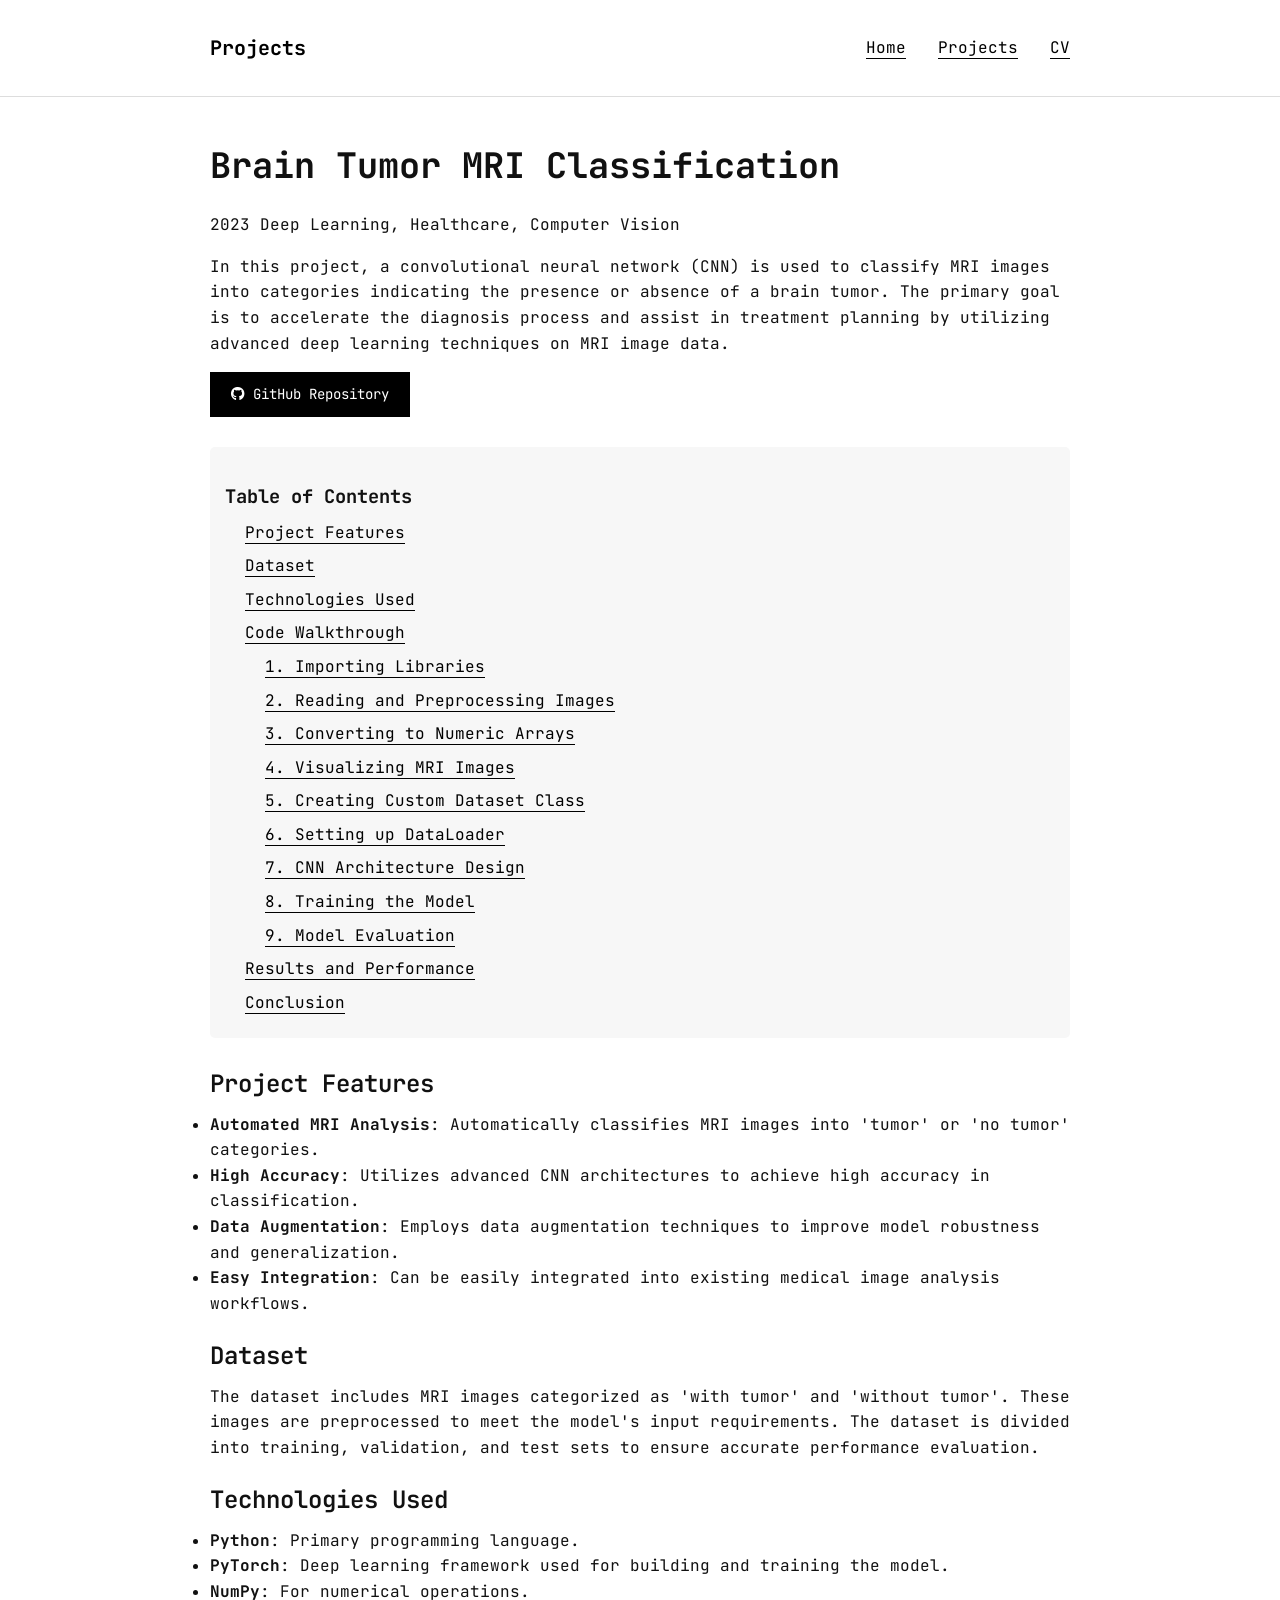
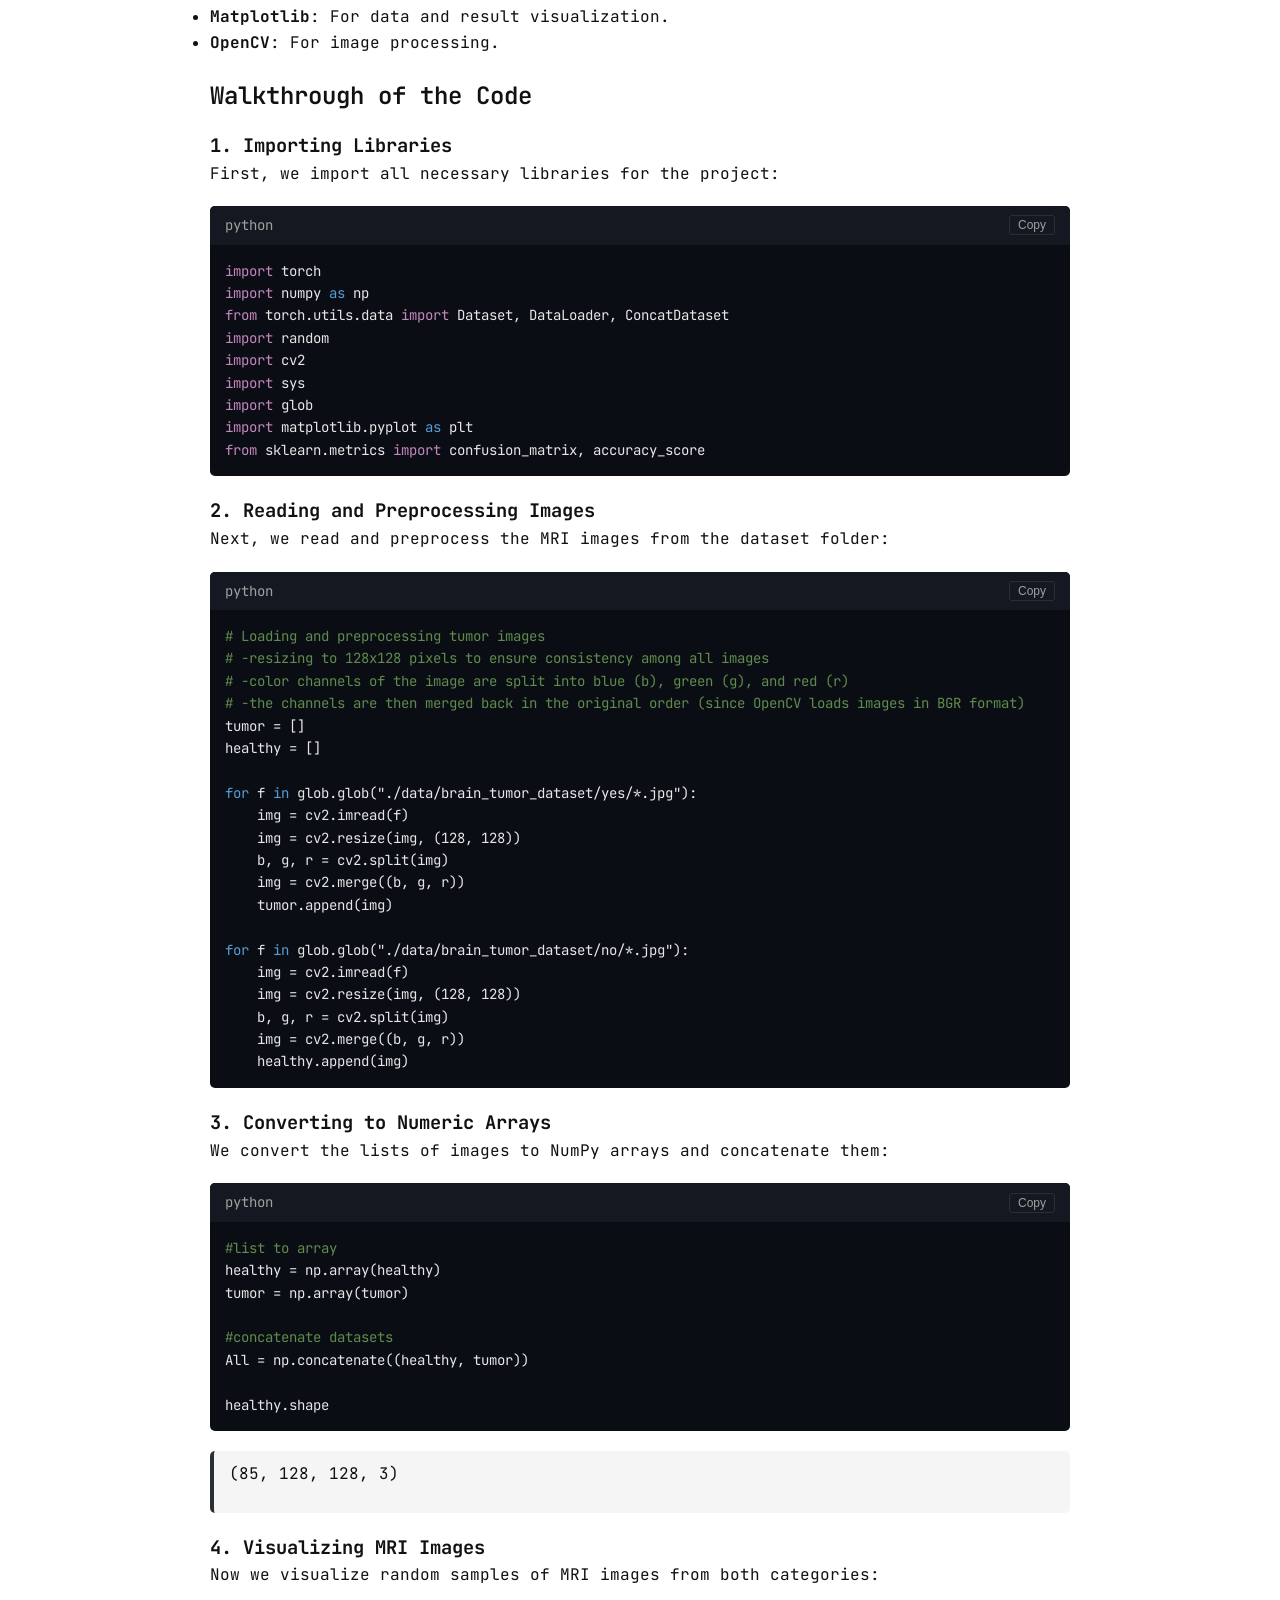
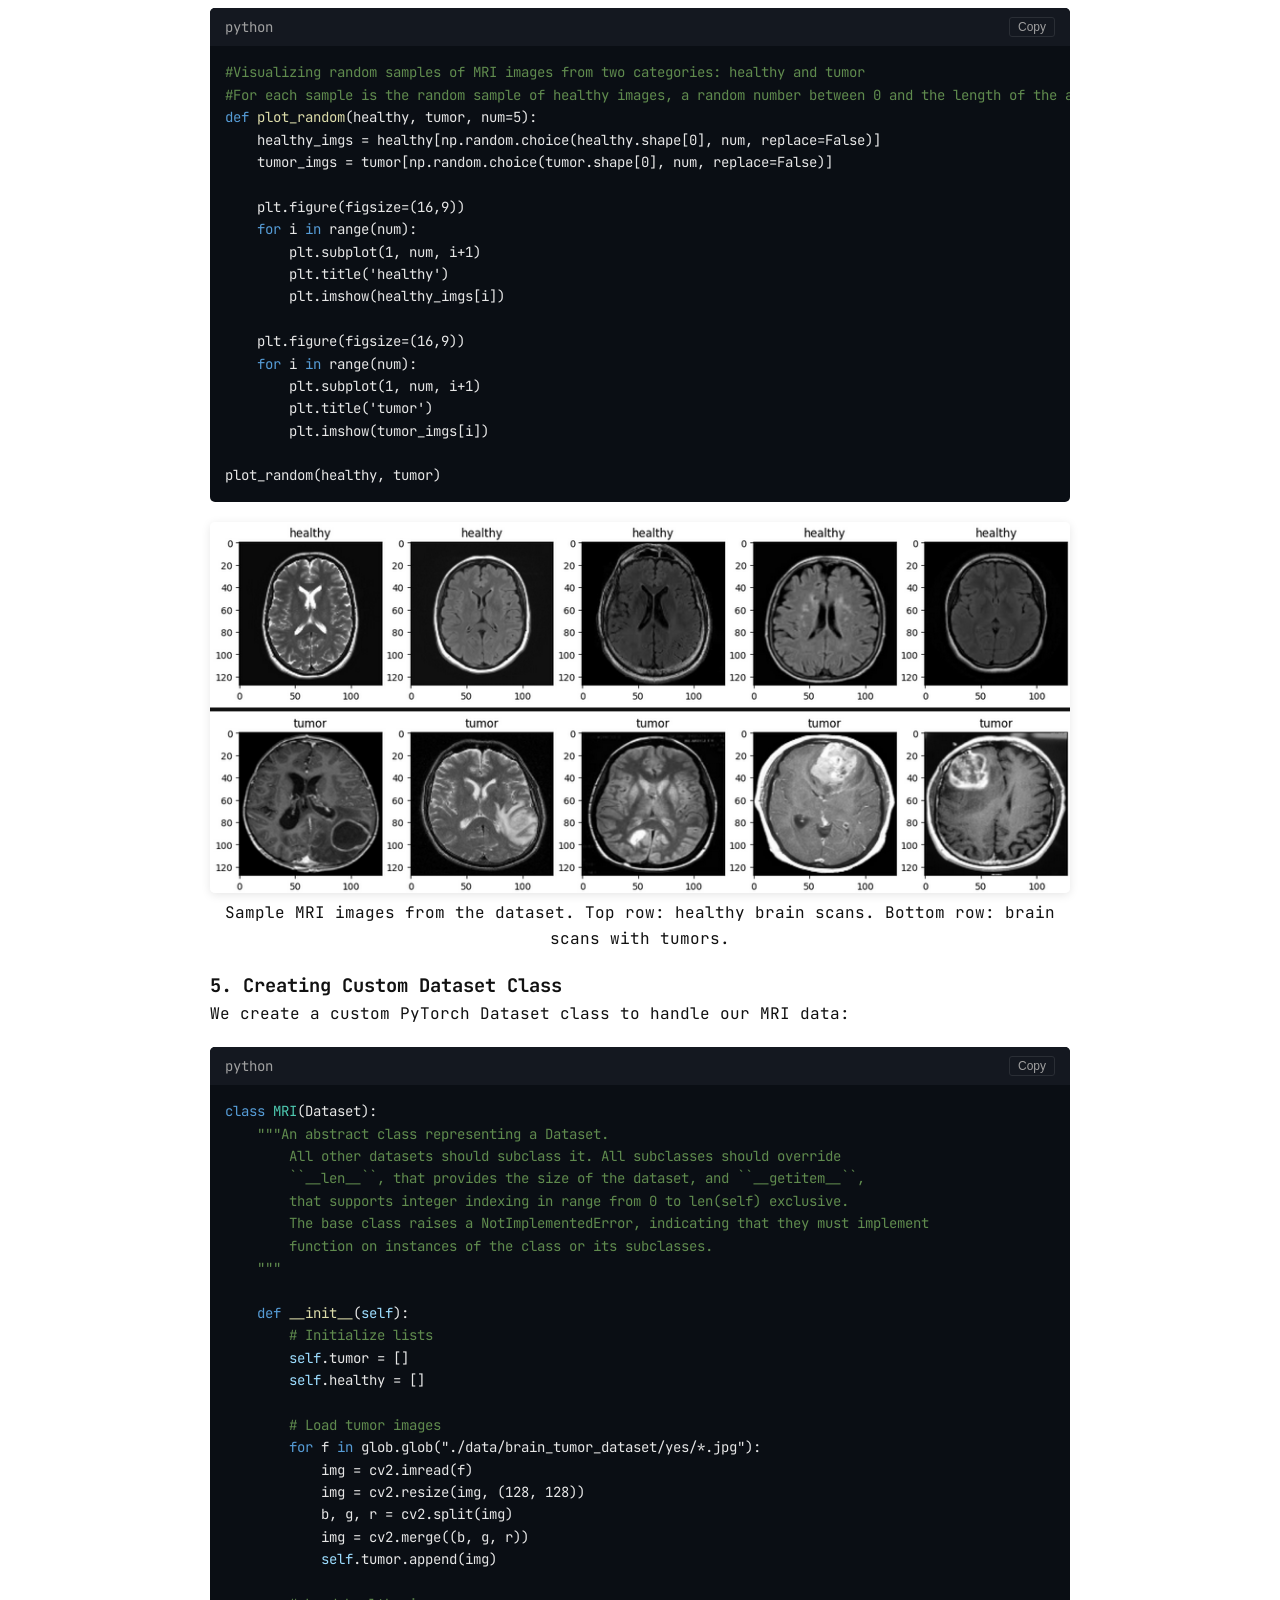
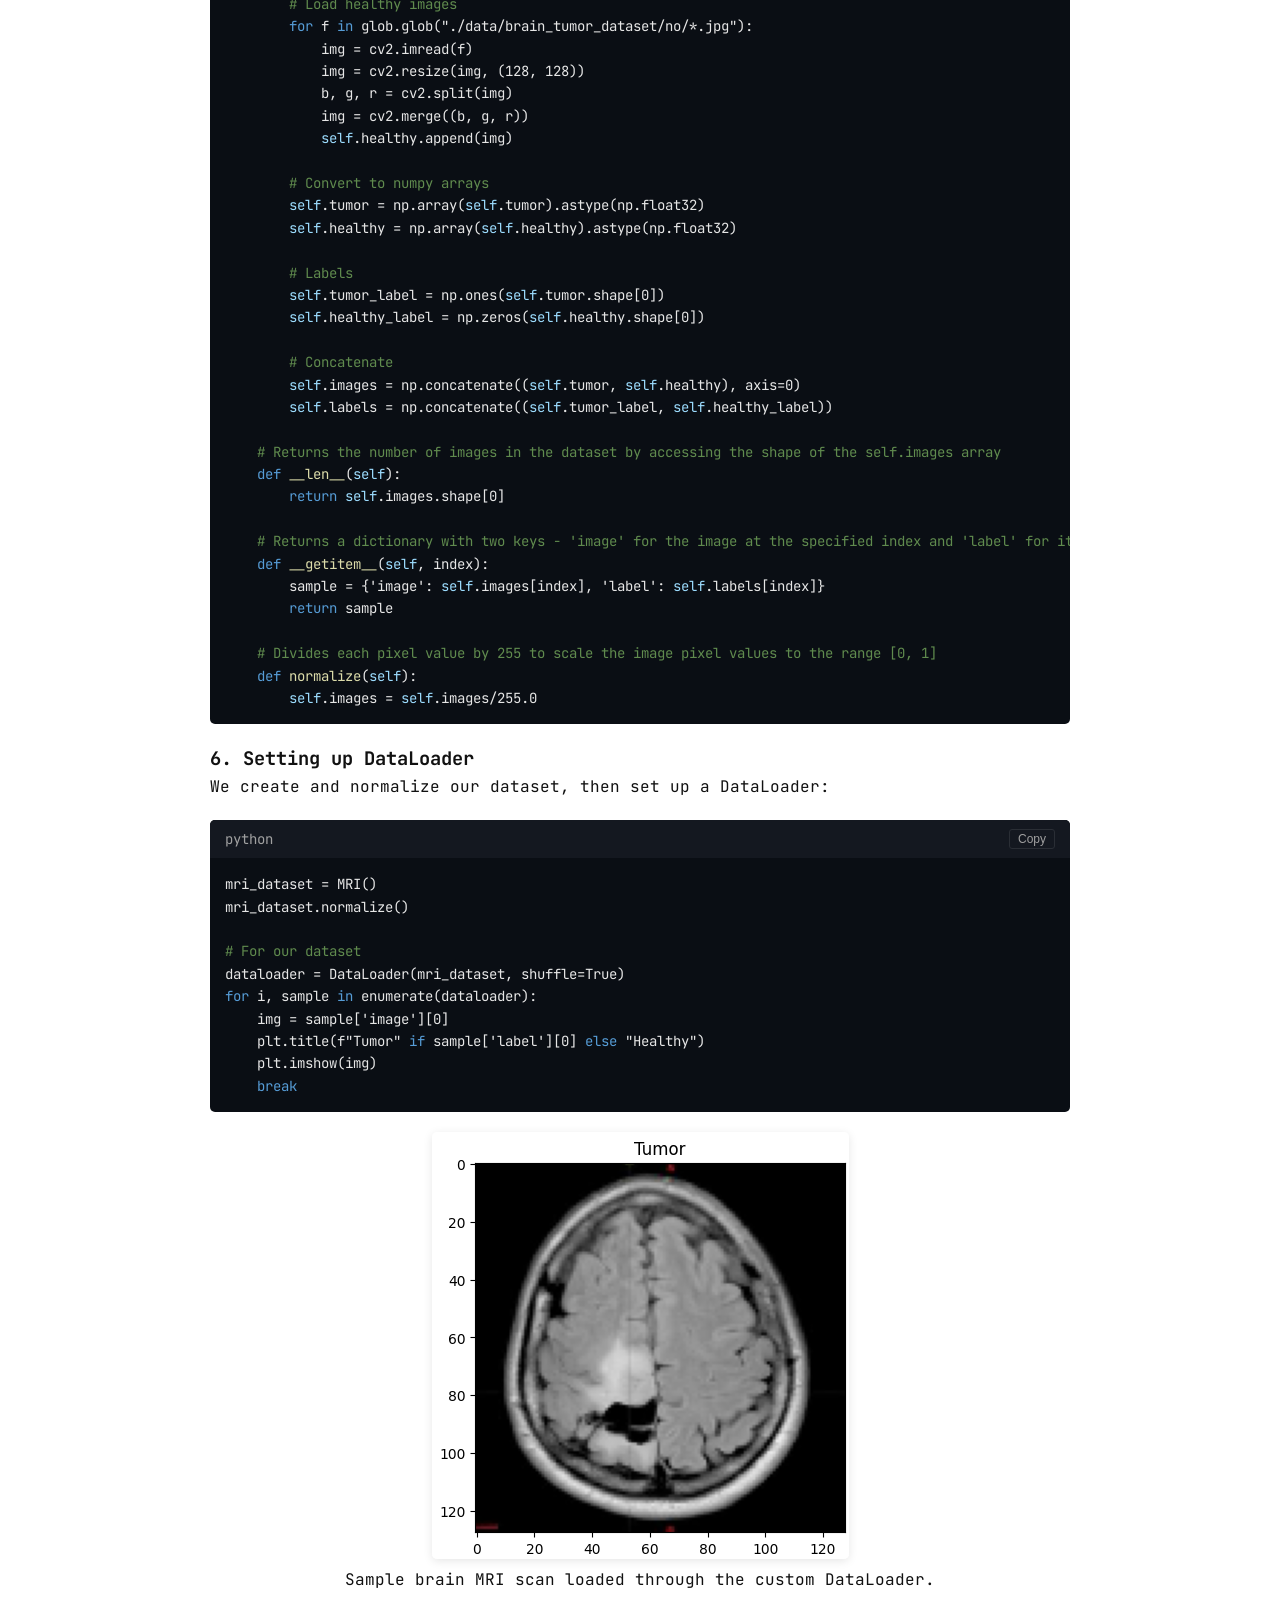
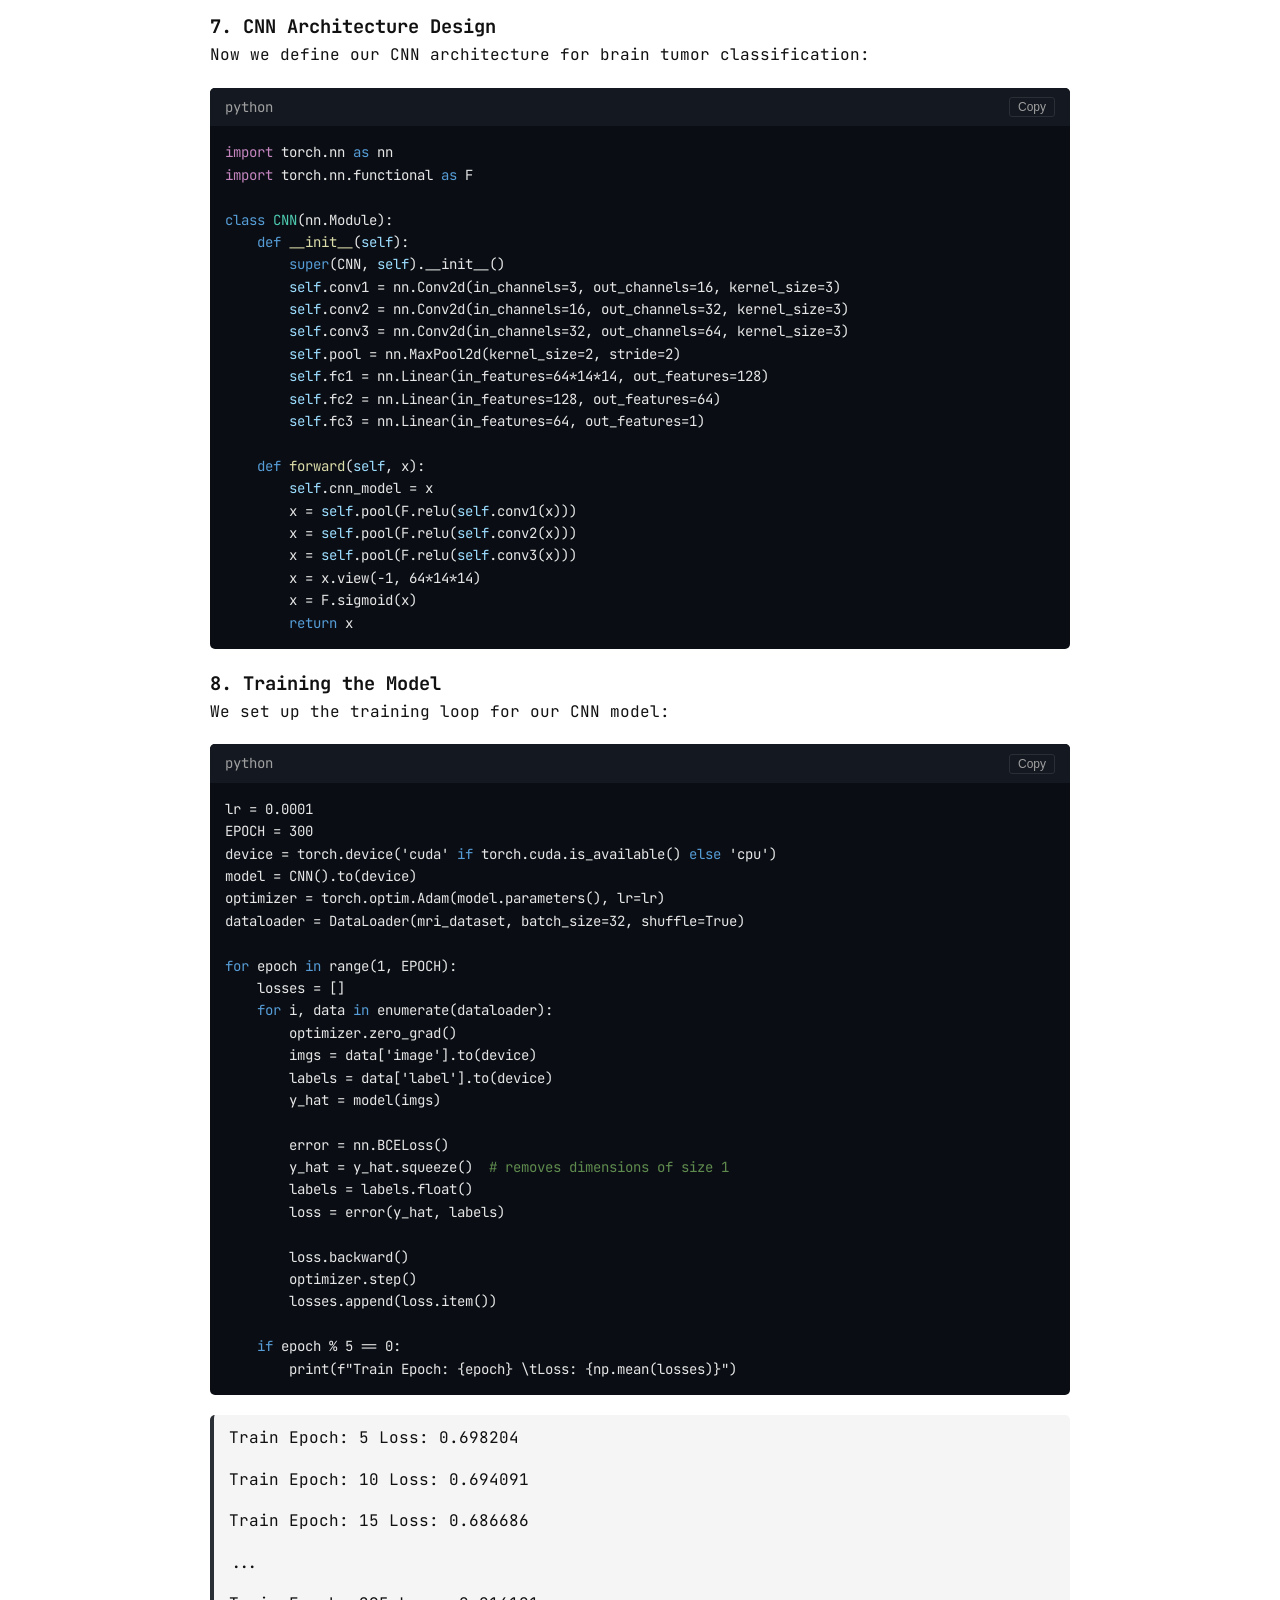
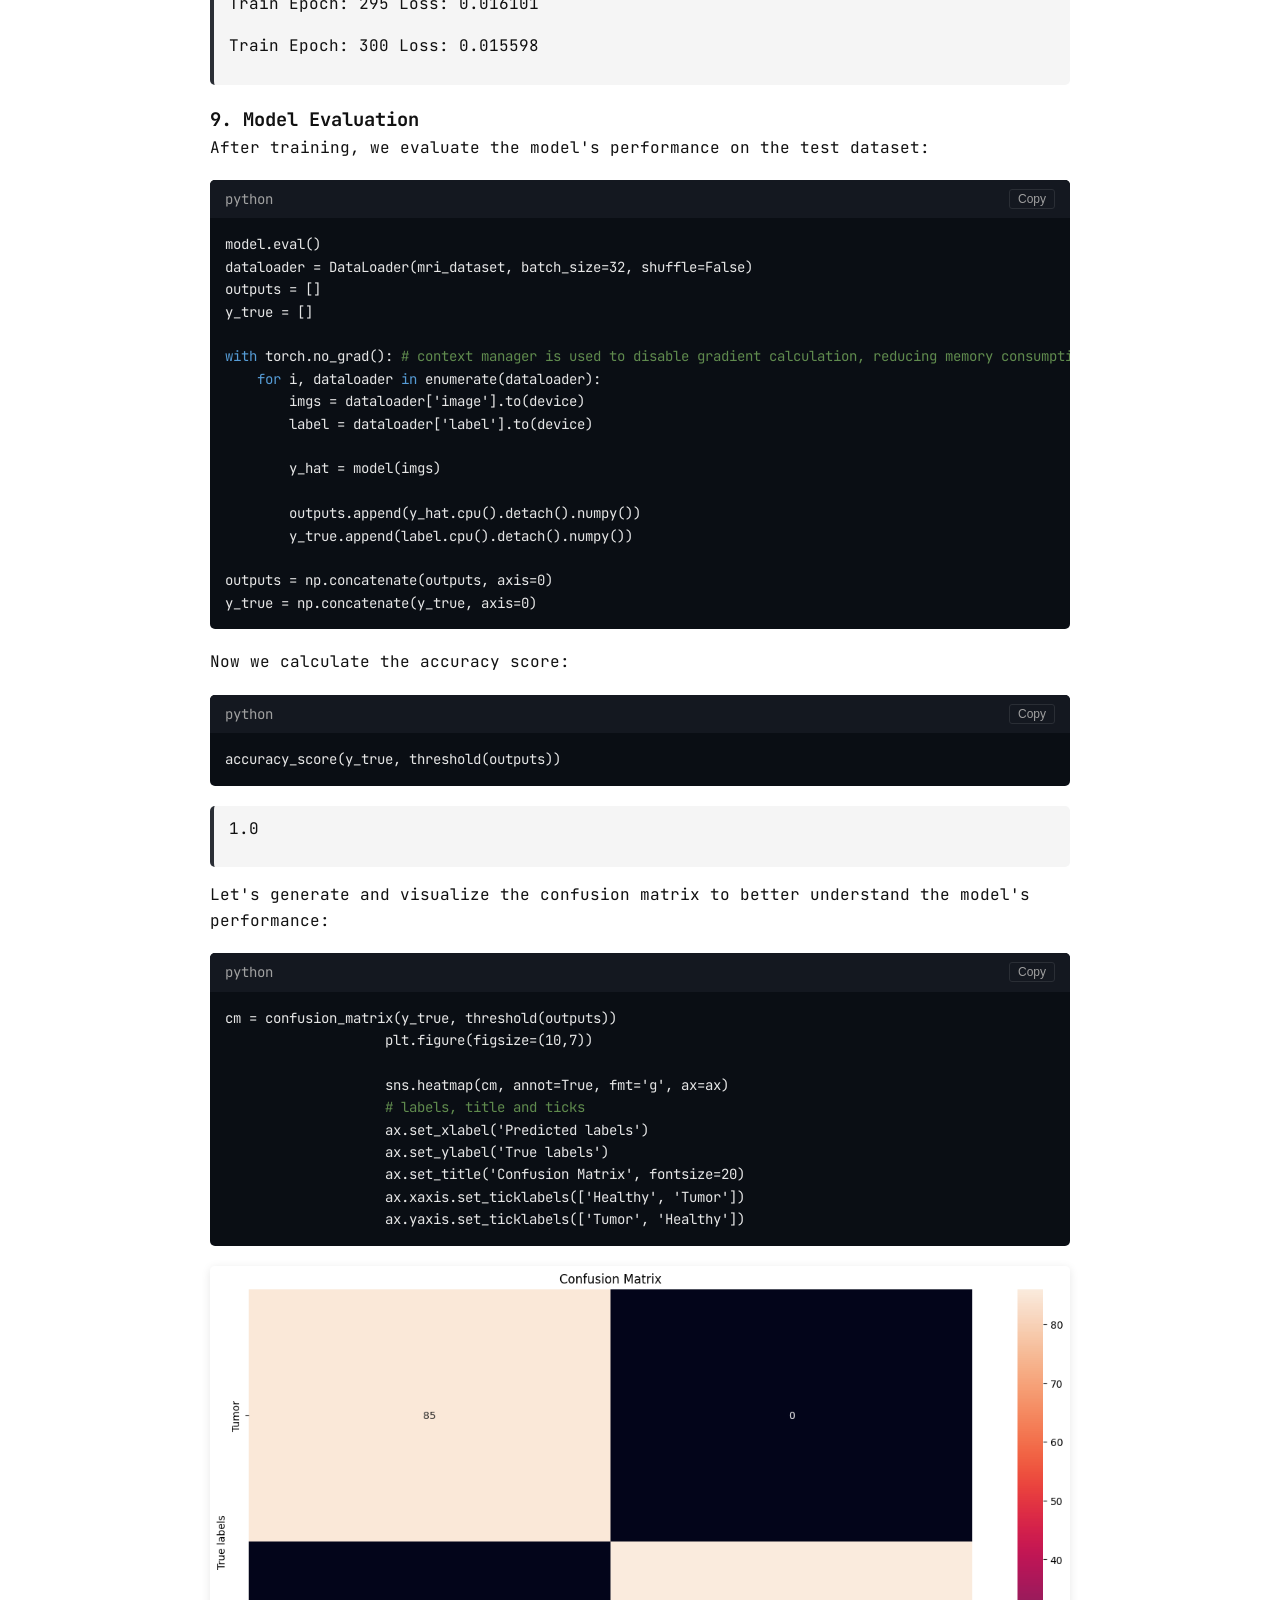
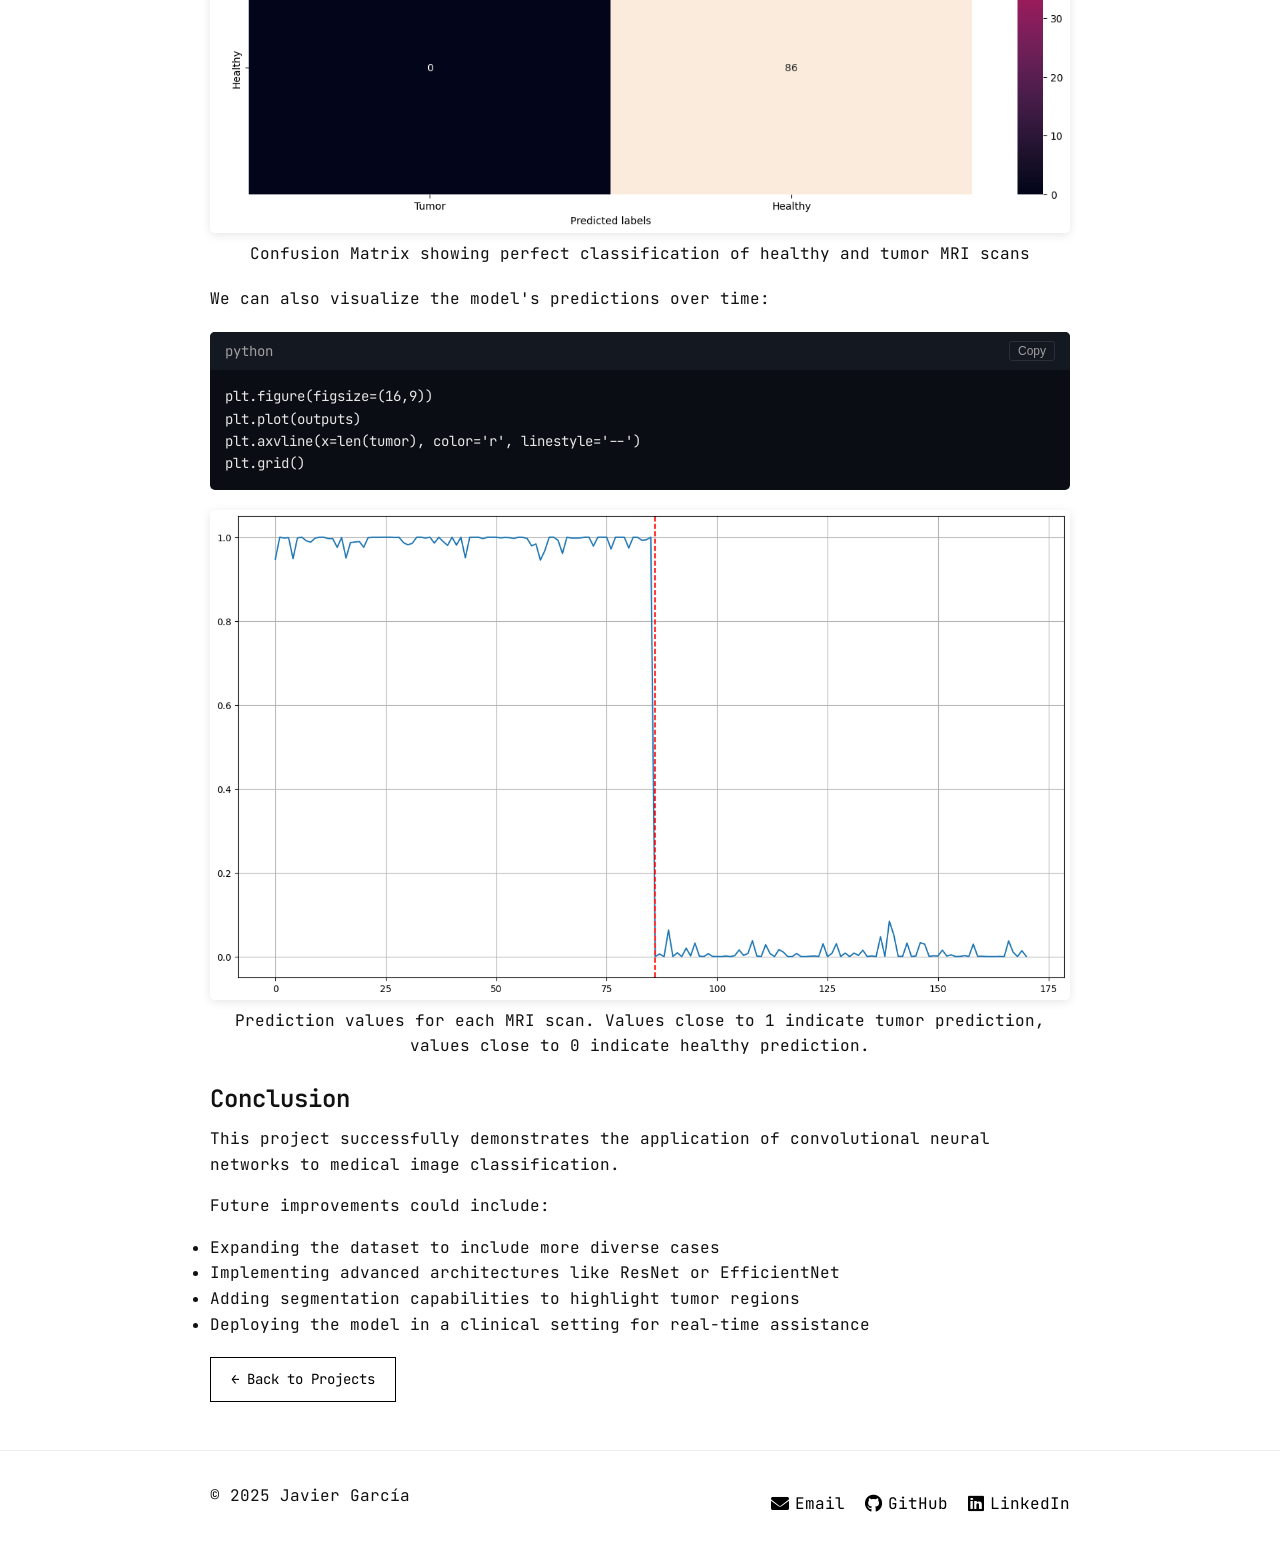
==== brain_tumor_mri.html @ 7e68c23b "updated projects and img" ====
<!DOCTYPE html>
<html lang="en">
<head>
   <meta charset="UTF-8">
   <meta name="viewport" content="width=device-width, initial-scale=1.0">
   <title>Brain Tumor MRI Classification</title>
   <link rel="stylesheet" href="styles.css">
   <link rel="stylesheet" href="https://cdnjs.cloudflare.com/ajax/libs/font-awesome/6.0.0-beta3/css/all.min.css">
   <link rel="preconnect" href="https://fonts.googleapis.com">
   <link rel="preconnect" href="https://fonts.gstatic.com" crossorigin>
   <link rel="icon" type="image/x-icon" href="favicon.ico">
   <link href="https://fonts.googleapis.com/css2?family=JetBrains+Mono:wght@400;700&display=swap" rel="stylesheet">
   <script>
   function copyCode(id) {
       const codeBlock = document.getElementById(id);
       const textArea = document.createElement('textarea');
       textArea.value = codeBlock.textContent;
       document.body.appendChild(textArea);
       textArea.select();
       document.execCommand('copy');
       document.body.removeChild(textArea);
       
       const button = document.querySelector(`button[data-target="${id}"]`);
       const originalText = button.textContent;
       button.textContent = 'Copied!';
       setTimeout(() => {
           button.textContent = originalText;
       }, 2000);
   }
   </script>
</head>
<body>
   <header>
       <div class="container">
           <div class="logo">
               <a href="index.html">Projects</a>
           </div>
           <nav>
               <ul>
                   <li><a href="index.html">Home</a></li>
                   <li><a href="projects.html">Projects</a></li>
                   <li><a href="assets/JavierGarcia_CV.pdf">CV</a></li>
               </ul>
           </nav>
       </div>
   </header>
   
   <main>
       <div class="container">
           <section class="project-content">
               <h1>Brain Tumor MRI Classification</h1>
               
                <p> 2023 Deep Learning, Healthcare, Computer Vision </p>

               <p>In this project, a convolutional neural network (CNN) is used to classify MRI images into categories indicating the presence or absence of a brain tumor. The primary goal is to accelerate the diagnosis process and assist in treatment planning by utilizing advanced deep learning techniques on MRI image data.</p>
               
               <div class="project-links">
                <a href="https://github.com/drtey/Brain-Tumor-MRI" class="button" target="_blank">
                    <i class="fab fa-github"></i> GitHub Repository
                </a>
            </div>

               <div class="section-nav">
                   <h3>Table of Contents</h3>
                   <ul>
                       <li><a href="#project-features">Project Features</a></li>
                       <li><a href="#dataset">Dataset</a></li>
                       <li><a href="#technologies">Technologies Used</a></li>
                       <li><a href="#walkthrough">Code Walkthrough</a>
                           <ul>
                               <li><a href="#importing">1. Importing Libraries</a></li>
                               <li><a href="#loading">2. Reading and Preprocessing Images</a></li>
                               <li><a href="#arrays">3. Converting to Numeric Arrays</a></li>
                               <li><a href="#visualizing">4. Visualizing MRI Images</a></li>
                               <li><a href="#dataset-class">5. Creating Custom Dataset Class</a></li>
                               <li><a href="#dataloader">6. Setting up DataLoader</a></li>
                               <li><a href="#architecture">7. CNN Architecture Design</a></li>
                               <li><a href="#training">8. Training the Model</a></li>
                               <li><a href="#evaluation">9. Model Evaluation</a></li>
                           </ul>
                       </li>
                       <li><a href="#results">Results and Performance</a></li>
                       <li><a href="#conclusion">Conclusion</a></li>
                   </ul>
               </div>
               
               <h2 id="project-features">Project Features</h2>
               <ul>
                   <li><strong>Automated MRI Analysis</strong>: Automatically classifies MRI images into 'tumor' or 'no tumor' categories.</li>
                   <li><strong>High Accuracy</strong>: Utilizes advanced CNN architectures to achieve high accuracy in classification.</li>
                   <li><strong>Data Augmentation</strong>: Employs data augmentation techniques to improve model robustness and generalization.</li>
                   <li><strong>Easy Integration</strong>: Can be easily integrated into existing medical image analysis workflows.</li>
               </ul>
               
               <h2 id="dataset">Dataset</h2>
               <p>The dataset includes MRI images categorized as 'with tumor' and 'without tumor'. These images are preprocessed to meet the model's input requirements. The dataset is divided into training, validation, and test sets to ensure accurate performance evaluation.</p>
               
               <h2 id="technologies">Technologies Used</h2>
               <ul>
                   <li><strong>Python</strong>: Primary programming language.</li>
                   <li><strong>PyTorch</strong>: Deep learning framework used for building and training the model.</li>
                   <li><strong>NumPy</strong>: For numerical operations.</li>
                   <li><strong>Matplotlib</strong>: For data and result visualization.</li>
                   <li><strong>OpenCV</strong>: For image processing.</li>
               </ul>
               
               <h2 id="walkthrough">Walkthrough of the Code</h2>
               
               <h3 id="importing">1. Importing Libraries</h3>
               <p>First, we import all necessary libraries for the project:</p>
               
               <div class="code-block">
                   <div class="code-header">
                       <span>python</span>
                       <button class="copy-button" data-target="importing-libraries" onclick="copyCode('importing-libraries')">Copy</button>
                   </div>
                   <pre id="importing-libraries"><span class="import">import</span> torch
<span class="import">import</span> numpy <span class="keyword">as</span> np
<span class="from">from</span> torch.utils.data <span class="import">import</span> Dataset, DataLoader, ConcatDataset
<span class="import">import</span> random
<span class="import">import</span> cv2
<span class="import">import</span> sys
<span class="import">import</span> glob
<span class="import">import</span> matplotlib.pyplot <span class="keyword">as</span> plt
<span class="from">from</span> sklearn.metrics <span class="import">import</span> confusion_matrix, accuracy_score</pre>
               </div>
               
               <h3 id="loading">2. Reading and Preprocessing Images</h3>
               <p>Next, we read and preprocess the MRI images from the dataset folder:</p>
               
               <div class="code-block">
                   <div class="code-header">
                       <span>python</span>
                       <button class="copy-button" data-target="reading-images" onclick="copyCode('reading-images')">Copy</button>
                   </div>
                   <pre id="reading-images"><span class="comment"># Loading and preprocessing tumor images</span>
<span class="comment"># -resizing to 128x128 pixels to ensure consistency among all images</span>
<span class="comment"># -color channels of the image are split into blue (b), green (g), and red (r)</span>
<span class="comment"># -the channels are then merged back in the original order (since OpenCV loads images in BGR format)</span>
tumor = []
healthy = []

<span class="keyword">for</span> f <span class="keyword">in</span> glob.glob("./data/brain_tumor_dataset/yes/*.jpg"):
    img = cv2.imread(f)
    img = cv2.resize(img, (128, 128))
    b, g, r = cv2.split(img)
    img = cv2.merge((b, g, r))
    tumor.append(img)

<span class="keyword">for</span> f <span class="keyword">in</span> glob.glob("./data/brain_tumor_dataset/no/*.jpg"):
    img = cv2.imread(f)
    img = cv2.resize(img, (128, 128))
    b, g, r = cv2.split(img)
    img = cv2.merge((b, g, r))
    healthy.append(img)</pre>
               </div>
               
               <h3 id="arrays">3. Converting to Numeric Arrays</h3>
               <p>We convert the lists of images to NumPy arrays and concatenate them:</p>
               
               <div class="code-block">
                   <div class="code-header">
                       <span>python</span>
                       <button class="copy-button" data-target="list-to-array" onclick="copyCode('list-to-array')">Copy</button>
                   </div>
                   <pre id="list-to-array"><span class="comment">#list to array</span>
healthy = np.array(healthy)
tumor = np.array(tumor)

<span class="comment">#concatenate datasets</span>
All = np.concatenate((healthy, tumor))

healthy.shape</pre>
               </div>
               
               <div class="output-block">
                   <p>(85, 128, 128, 3)</p>
               </div>
               
               <h3 id="visualizing">4. Visualizing MRI Images</h3>
               <p>Now we visualize random samples of MRI images from both categories:</p>
               
               <div class="code-block">
                   <div class="code-header">
                       <span>python</span>
                       <button class="copy-button" data-target="visualizing-images" onclick="copyCode('visualizing-images')">Copy</button>
                   </div>
                   <pre id="visualizing-images"><span class="comment">#Visualizing random samples of MRI images from two categories: healthy and tumor</span>
<span class="comment">#For each sample is the random sample of healthy images, a random number between 0 and the length of the array</span>
<span class="keyword">def</span> <span class="function">plot_random</span>(healthy, tumor, num=5):
    healthy_imgs = healthy[np.random.choice(healthy.shape[0], num, replace=False)]
    tumor_imgs = tumor[np.random.choice(tumor.shape[0], num, replace=False)]
    
    plt.figure(figsize=(16,9))
    <span class="keyword">for</span> i <span class="keyword">in</span> range(num):
        plt.subplot(1, num, i+1)
        plt.title('healthy')
        plt.imshow(healthy_imgs[i])
    
    plt.figure(figsize=(16,9))
    <span class="keyword">for</span> i <span class="keyword">in</span> range(num):
        plt.subplot(1, num, i+1)
        plt.title('tumor')
        plt.imshow(tumor_imgs[i])

plot_random(healthy, tumor)</pre>
               </div>

               <div class="image-container">
                   <img src="/assets/img/ht.png" alt="Visualization of MRI images: top row shows healthy brain scans, bottom row shows brain scans with tumors">
                   <p class="image-caption">Sample MRI images from the dataset. Top row: healthy brain scans. Bottom row: brain scans with tumors.</p>
               </div>
               
               <h3 id="dataset-class">5. Creating Custom Dataset Class</h3>
               <p>We create a custom PyTorch Dataset class to handle our MRI data:</p>
               
               <div class="code-block">
                   <div class="code-header">
                       <span>python</span>
                       <button class="copy-button" data-target="create-dataset" onclick="copyCode('create-dataset')">Copy</button>
                   </div>
                   <pre id="create-dataset"><span class="keyword">class</span> <span class="class">MRI</span>(Dataset):
    <span class="comment">"""An abstract class representing a Dataset.</span>
    <span class="comment">    All other datasets should subclass it. All subclasses should override</span>
    <span class="comment">    ``__len__``, that provides the size of the dataset, and ``__getitem__``,</span>
    <span class="comment">    that supports integer indexing in range from 0 to len(self) exclusive.</span>
    <span class="comment">    The base class raises a NotImplementedError, indicating that they must implement</span>
    <span class="comment">    function on instances of the class or its subclasses.</span>
    <span class="comment">"""</span>

    <span class="keyword">def</span> <span class="function">__init__</span>(<span class="parameter">self</span>):
        <span class="comment"># Initialize lists</span>
        <span class="parameter">self</span>.tumor = []
        <span class="parameter">self</span>.healthy = []
        
        <span class="comment"># Load tumor images</span>
        <span class="keyword">for</span> f <span class="keyword">in</span> glob.glob("./data/brain_tumor_dataset/yes/*.jpg"):
            img = cv2.imread(f)
            img = cv2.resize(img, (128, 128))
            b, g, r = cv2.split(img)
            img = cv2.merge((b, g, r))
            <span class="parameter">self</span>.tumor.append(img)
        
        <span class="comment"># Load healthy images</span>
        <span class="keyword">for</span> f <span class="keyword">in</span> glob.glob("./data/brain_tumor_dataset/no/*.jpg"):
            img = cv2.imread(f)
            img = cv2.resize(img, (128, 128))
            b, g, r = cv2.split(img)
            img = cv2.merge((b, g, r))
            <span class="parameter">self</span>.healthy.append(img)
        
        <span class="comment"># Convert to numpy arrays</span>
        <span class="parameter">self</span>.tumor = np.array(<span class="parameter">self</span>.tumor).astype(np.float32)
        <span class="parameter">self</span>.healthy = np.array(<span class="parameter">self</span>.healthy).astype(np.float32)
        
        <span class="comment"># Labels</span>
        <span class="parameter">self</span>.tumor_label = np.ones(<span class="parameter">self</span>.tumor.shape[0])
        <span class="parameter">self</span>.healthy_label = np.zeros(<span class="parameter">self</span>.healthy.shape[0])
        
        <span class="comment"># Concatenate</span>
        <span class="parameter">self</span>.images = np.concatenate((<span class="parameter">self</span>.tumor, <span class="parameter">self</span>.healthy), axis=0)
        <span class="parameter">self</span>.labels = np.concatenate((<span class="parameter">self</span>.tumor_label, <span class="parameter">self</span>.healthy_label))
        
    <span class="comment"># Returns the number of images in the dataset by accessing the shape of the self.images array</span>
    <span class="keyword">def</span> <span class="function">__len__</span>(<span class="parameter">self</span>):
        <span class="keyword">return</span> <span class="parameter">self</span>.images.shape[0]
    
    <span class="comment"># Returns a dictionary with two keys - 'image' for the image at the specified index and 'label' for its corresponding label</span>
    <span class="keyword">def</span> <span class="function">__getitem__</span>(<span class="parameter">self</span>, index):
        sample = {'image': <span class="parameter">self</span>.images[index], 'label': <span class="parameter">self</span>.labels[index]}
        <span class="keyword">return</span> sample
    
    <span class="comment"># Divides each pixel value by 255 to scale the image pixel values to the range [0, 1]</span>
    <span class="keyword">def</span> <span class="function">normalize</span>(<span class="parameter">self</span>):
        <span class="parameter">self</span>.images = <span class="parameter">self</span>.images/255.0</pre>
               </div>
               
               <h3 id="dataloader">6. Setting up DataLoader</h3>
               <p>We create and normalize our dataset, then set up a DataLoader:</p>
               
               <div class="code-block">
                   <div class="code-header">
                       <span>python</span>
                       <button class="copy-button" data-target="dataloader-setup" onclick="copyCode('dataloader-setup')">Copy</button>
                   </div>
                   <pre id="dataloader-setup">mri_dataset = MRI()
mri_dataset.normalize()

<span class="comment"># For our dataset</span>
dataloader = DataLoader(mri_dataset, shuffle=True)
<span class="keyword">for</span> i, sample <span class="keyword">in</span> enumerate(dataloader):
    img = sample['image'][0]
    plt.title(f"Tumor" <span class="keyword">if</span> sample['label'][0] <span class="keyword">else</span> "Healthy")
    plt.imshow(img)
    <span class="keyword">break</span></pre>
               </div>
               
               <div class="image-container">
                   <img src="/assets/img/sample.png" alt="Sample MRI image from dataloader">
                   <p class="image-caption">Sample brain MRI scan loaded through the custom DataLoader.</p>
               </div>
               
               <h3 id="architecture">7. CNN Architecture Design</h3>
               <p>Now we define our CNN architecture for brain tumor classification:</p>
               
               <div class="code-block">
                   <div class="code-header">
                       <span>python</span>
                       <button class="copy-button" data-target="cnn-architecture" onclick="copyCode('cnn-architecture')">Copy</button>
                   </div>
                   <pre id="cnn-architecture"><span class="import">import</span> torch.nn <span class="keyword">as</span> nn
<span class="import">import</span> torch.nn.functional <span class="keyword">as</span> F

<span class="keyword">class</span> <span class="class">CNN</span>(nn.Module):
    <span class="keyword">def</span> <span class="function">__init__</span>(<span class="parameter">self</span>):
        <span class="keyword">super</span>(CNN, <span class="parameter">self</span>).__init__()
        <span class="parameter">self</span>.conv1 = nn.Conv2d(in_channels=3, out_channels=16, kernel_size=3)
        <span class="parameter">self</span>.conv2 = nn.Conv2d(in_channels=16, out_channels=32, kernel_size=3)
        <span class="parameter">self</span>.conv3 = nn.Conv2d(in_channels=32, out_channels=64, kernel_size=3)
        <span class="parameter">self</span>.pool = nn.MaxPool2d(kernel_size=2, stride=2)
        <span class="parameter">self</span>.fc1 = nn.Linear(in_features=64*14*14, out_features=128)
        <span class="parameter">self</span>.fc2 = nn.Linear(in_features=128, out_features=64)
        <span class="parameter">self</span>.fc3 = nn.Linear(in_features=64, out_features=1)
        
    <span class="keyword">def</span> <span class="function">forward</span>(<span class="parameter">self</span>, x):
        <span class="parameter">self</span>.cnn_model = x
        x = <span class="parameter">self</span>.pool(F.relu(<span class="parameter">self</span>.conv1(x)))
        x = <span class="parameter">self</span>.pool(F.relu(<span class="parameter">self</span>.conv2(x)))
        x = <span class="parameter">self</span>.pool(F.relu(<span class="parameter">self</span>.conv3(x)))
        x = x.view(-1, 64*14*14)
        x = F.sigmoid(x)
        <span class="keyword">return</span> x</pre>
               </div>
               
               <h3 id="training">8. Training the Model</h3>
               <p>We set up the training loop for our CNN model:</p>
               
               <div class="code-block">
                   <div class="code-header">
                       <span>python</span>
                       <button class="copy-button" data-target="training-model" onclick="copyCode('training-model')">Copy</button>
                   </div>
                   <pre id="training-model">lr = 0.0001
EPOCH = 300
device = torch.device('cuda' <span class="keyword">if</span> torch.cuda.is_available() <span class="keyword">else</span> 'cpu')
model = CNN().to(device)
optimizer = torch.optim.Adam(model.parameters(), lr=lr)
dataloader = DataLoader(mri_dataset, batch_size=32, shuffle=True)

<span class="keyword">for</span> epoch <span class="keyword">in</span> range(1, EPOCH):
    losses = []
    <span class="keyword">for</span> i, data <span class="keyword">in</span> enumerate(dataloader):
        optimizer.zero_grad()
        imgs = data['image'].to(device)
        labels = data['label'].to(device)
        y_hat = model(imgs)
        
        error = nn.BCELoss()
        y_hat = y_hat.squeeze()  <span class="comment"># removes dimensions of size 1</span>
        labels = labels.float()
        loss = error(y_hat, labels)
        
        loss.backward()
        optimizer.step()
        losses.append(loss.item())
    
    <span class="keyword">if</span> epoch % 5 == 0:
        print(f"Train Epoch: {epoch} \tLoss: {np.mean(losses)}")</pre>
               </div>
               
               <div class="output-block">
                   <p>Train Epoch: 5  Loss: 0.698204</p>
                   <p>Train Epoch: 10 Loss: 0.694091</p>
                   <p>Train Epoch: 15 Loss: 0.686686</p>
                   <p>...</p>
                   <p>Train Epoch: 295 Loss: 0.016101</p>
                   <p>Train Epoch: 300 Loss: 0.015598</p>
               </div>
               
               <h3 id="evaluation">9. Model Evaluation</h3>
               <p>After training, we evaluate the model's performance on the test dataset:</p>
               
               <div class="code-block">
                   <div class="code-header">
                       <span>python</span>
                       <button class="copy-button" data-target="evaluation-model" onclick="copyCode('evaluation-model')">Copy</button>
                   </div>
                   <pre id="evaluation-model">model.eval()
dataloader = DataLoader(mri_dataset, batch_size=32, shuffle=False)
outputs = []
y_true = []

<span class="keyword">with</span> torch.no_grad(): <span class="comment"># context manager is used to disable gradient calculation, reducing memory consumption and speed</span>
    <span class="keyword">for</span> i, dataloader <span class="keyword">in</span> enumerate(dataloader):
        imgs = dataloader['image'].to(device)
        label = dataloader['label'].to(device)
        
        y_hat = model(imgs)
        
        outputs.append(y_hat.cpu().detach().numpy())
        y_true.append(label.cpu().detach().numpy())

outputs = np.concatenate(outputs, axis=0)
y_true = np.concatenate(y_true, axis=0)</pre>
               </div>
               
               <p>Now we calculate the accuracy score:</p>
               
               <div class="code-block">
                   <div class="code-header">
                       <span>python</span>
                       <button class="copy-button" data-target="accuracy-score" onclick="copyCode('accuracy-score')">Copy</button>
                   </div>
                   <pre id="accuracy-score">accuracy_score(y_true, threshold(outputs))</pre>
               </div>
               
               <div class="output-block">
                   <p>1.0</p>
               </div>
               
               <p>Let's generate and visualize the confusion matrix to better understand the model's performance:</p>
               
               <div class="code-block">
                   <div class="code-header">
                       <span>python</span>
                       <button class="copy-button" data-target="confusion-matrix" onclick="copyCode('confusion-matrix')">Copy</button>
                   </div>
                   <pre id="confusion-matrix">cm = confusion_matrix(y_true, threshold(outputs))
                    plt.figure(figsize=(10,7))

                    sns.heatmap(cm, annot=True, fmt='g', ax=ax)
                    <span class="comment"># labels, title and ticks</span>
                    ax.set_xlabel('Predicted labels')
                    ax.set_ylabel('True labels')
                    ax.set_title('Confusion Matrix', fontsize=20)
                    ax.xaxis.set_ticklabels(['Healthy', 'Tumor'])
                    ax.yaxis.set_ticklabels(['Tumor', 'Healthy'])</pre>
               </div>
               
               <div class="image-container">
                   <img src="/assets/img/cf.png" alt="Confusion Matrix showing the classification results">
                   <p class="image-caption">Confusion Matrix showing perfect classification of healthy and tumor MRI scans</p>
               </div>
               
               <p>We can also visualize the model's predictions over time:</p>
               
               <div class="code-block">
                   <div class="code-header">
                       <span>python</span>
                       <button class="copy-button" data-target="plot-predictions" onclick="copyCode('plot-predictions')">Copy</button>
                   </div>
                   <pre id="plot-predictions">plt.figure(figsize=(16,9))
plt.plot(outputs)
plt.axvline(x=len(tumor), color='r', linestyle='--')
plt.grid()</pre>
               </div>
               
               <div class="image-container">
                   <img src="/assets/img/prd.png" alt="Graph showing the model's predictions">
                   <p class="image-caption">Prediction values for each MRI scan. Values close to 1 indicate tumor prediction, values close to 0 indicate healthy prediction.</p>
               </div>
               
               <h2 id="conclusion">Conclusion</h2>
               <p>This project successfully demonstrates the application of convolutional neural networks to medical image classification.</p>
               
               <p>Future improvements could include:</p>
               <ul>
                   <li>Expanding the dataset to include more diverse cases</li>
                   <li>Implementing advanced architectures like ResNet or EfficientNet</li>
                   <li>Adding segmentation capabilities to highlight tumor regions</li>
                   <li>Deploying the model in a clinical setting for real-time assistance</li>
               </ul>
           </section>

           <div class="navigation">
               <a href="projects.html" class="button secondary">← Back to Projects</a>
           </div>
       </div>
   </main>
   
   <footer>
       <div class="container">
           <div class="copyright">
               <p>&copy; 2025 Javier García</p>
           </div>
           <div class="links">
               <a href="mailto:javiggv99@gmail.com"><i class="fa-solid fa-envelope"></i> Email</a>
               <a href="https://github.com/drtey" target="_blank"><i class="fab fa-github"></i> GitHub</a>
               <a href="https://linkedin.com/in/javi-gg" target="_blank"><i class="fab fa-linkedin"></i> LinkedIn</a>
           </div>
       </div>
   </footer>
</body>
</html>
---- styles.css ----
/* Core reset and typography */
* {
  margin: 0;
  padding: 0;
  box-sizing: border-box;
}

body {
  font-family: 'JetBrains Mono', monospace;
  line-height: 1.6;
  color: #111;
  background-color: #fff;
}

/* Layout containers */
.container {
  width: 100%;
  max-width: 900px;
  margin: 0 auto;
  padding: 0 20px;
}

/* Header */
header {
  padding: 2rem 0;
  border-bottom: 1px solid #ddd;
}

header .container {
  display: flex;
  justify-content: space-between;
  align-items: center;
}

.logo a {
  font-size: 1.25rem;
  font-weight: 700;
  color: #000;
  text-decoration: none;
  border-bottom: none;
}

nav ul {
  display: flex;
  list-style: none;
  gap: 2rem;
}

/* Main content */
main {
  padding: 3rem 0;
  min-height: calc(100vh - 160px);
}

/* Typography */
h1 {
  font-size: 2.2rem;
  margin-bottom: 25px;
  font-weight: 700;
  line-height: 1.2;
}

h2 {
  font-size: 1.5rem;
  font-weight: 600;
  margin: 1.5rem 0 0.75rem;
  line-height: 1.3;
}

p {
  margin-bottom: 1rem;
}

a {
  color: #000;
  text-decoration: none;
  border-bottom: 1px solid #000;
}

a:hover {
  background-color: #f0f0f0;
}

/* Profile section */
.profile {
  display: flex;
  justify-content: space-between;
  align-items: center;
  margin: 60px 0;
}

.profile-content {
  flex: 1;
  padding-right: 40px;
}

.profile-image {
  width: 300px;
  height: 300px;
  border-radius: 3px;
  overflow: hidden;
  box-shadow: 0 4px 12px rgba(0,0,0,0.1);
}

.profile-image img {
  width: 100%;
  height: 100%;
  object-fit: cover;
}

.profile p {
  margin-bottom: 20px;
  font-size: 1.1rem;
  line-height: 1.6;
}

.profile-links {
  margin-top: 30px;
}

/* Highlight elements */
.highlight {
  background: #000;
  color: #fff;
  padding: 2px 5px;
  font-weight: 600;
  border-radius: 2px;
}

/* Buttons */
.button {
  display: inline-block;
  padding: 10px 20px;
  background-color: #000;
  color: #fff;
  border: 1px solid #000;
  text-decoration: none;
  font-size: 14px;
  margin-right: 10px;
  transition: all 0.2s ease;
}

.button:hover {
  background-color: #333;
}

.button.secondary {
  background-color: #fff;
  color: #000;
}

.button.secondary:hover {
  background-color: #f5f5f5;
}

/* Footer styling */
footer {
  padding: 2rem 0;
  border-top: 1px solid #eee;
}

footer .container {
  display: flex;
  justify-content: space-between;
  align-items: center;
}

footer .links {
  display: flex;
  gap: 20px;
}

footer .links a {
  display: flex;
  align-items: center;
  gap: 6px;
  border-bottom: none;
}

footer .links i {
  font-size: 18px;
}

/* Code blocks */
.code-block {
  background-color: #0a0e14;
  border-radius: 5px;
  margin: 20px 0;
  position: relative;
}

.code-block pre {
  padding: 15px;
  overflow-x: auto;
  color: #e6e6e6;
  font-family: 'JetBrains Mono', monospace;
  font-size: 14px;
}

.code-header {
  display: flex;
  justify-content: space-between;
  align-items: center;
  padding: 8px 15px;
  background-color: #141820;
  border-top-left-radius: 5px;
  border-top-right-radius: 5px;
  font-size: 14px;
  color: #a0a0a0;
}

.copy-button {
  background: transparent;
  border: none;
  color: #a0a0a0;
  cursor: pointer;
  padding: 2px 8px;
  font-size: 12px;
  border: 1px solid #2a2e35;
  border-radius: 3px;
  transition: all 0.2s ease;
}

.copy-button:hover {
  background: #2a2e35;
  color: #fff;
}

/* Syntax highlighting colors */
.comment { color: #608b4e; }
.keyword { color: #569cd6; }
.string { color: #ce9178; }
.number { color: #b5cea8; }
.function { color: #dcdcaa; }
.class { color: #4ec9b0; }
.variable { color: #9cdcfe; }
.operator { color: #d4d4d4; }
.import { color: #c586c0; }
.from { color: #c586c0; }
.parameter { color: #9cdcfe; }

/* Output display */
.output-block {
  background-color: #f5f5f5;
  border-radius: 5px;
  margin: 15px 0;
  padding: 10px 15px;
  border-left: 4px solid #2a2e35;
}

/* Image display */
.image-container {
  margin: 20px 0;
  text-align: center;
}

.image-container img {
  max-width: 100%;
  border-radius: 5px;
  box-shadow: 0 2px 10px rgba(0,0,0,0.1);
}

/* Section navigation */
.section-nav {
  margin: 30px 0;
  padding: 15px;
  background-color: #f7f7f7;
  border-radius: 5px;
}

.section-nav ul {
  list-style-type: none;
  margin-left: 20px;
}

.section-nav li {
  margin: 8px 0;
}

.navigation {
  margin-top: 20px;
}

h3 {
  margin-top: 20px;
}

/* Responsive adjustments */
@media (max-width: 800px) {
  .profile {
      flex-direction: column-reverse;
  }

  .profile-content {
      padding-right: 0;
      margin-top: 30px;
  }

  .profile-image {
      width: 200px;
      height: 200px;
  }

  header .container {
      flex-direction: column;
      align-items: flex-start;
  }

  nav {
      margin-top: 1rem;
      width: 100%;
  }

  nav ul {
      width: 100%;
      justify-content: space-between;
  }
}
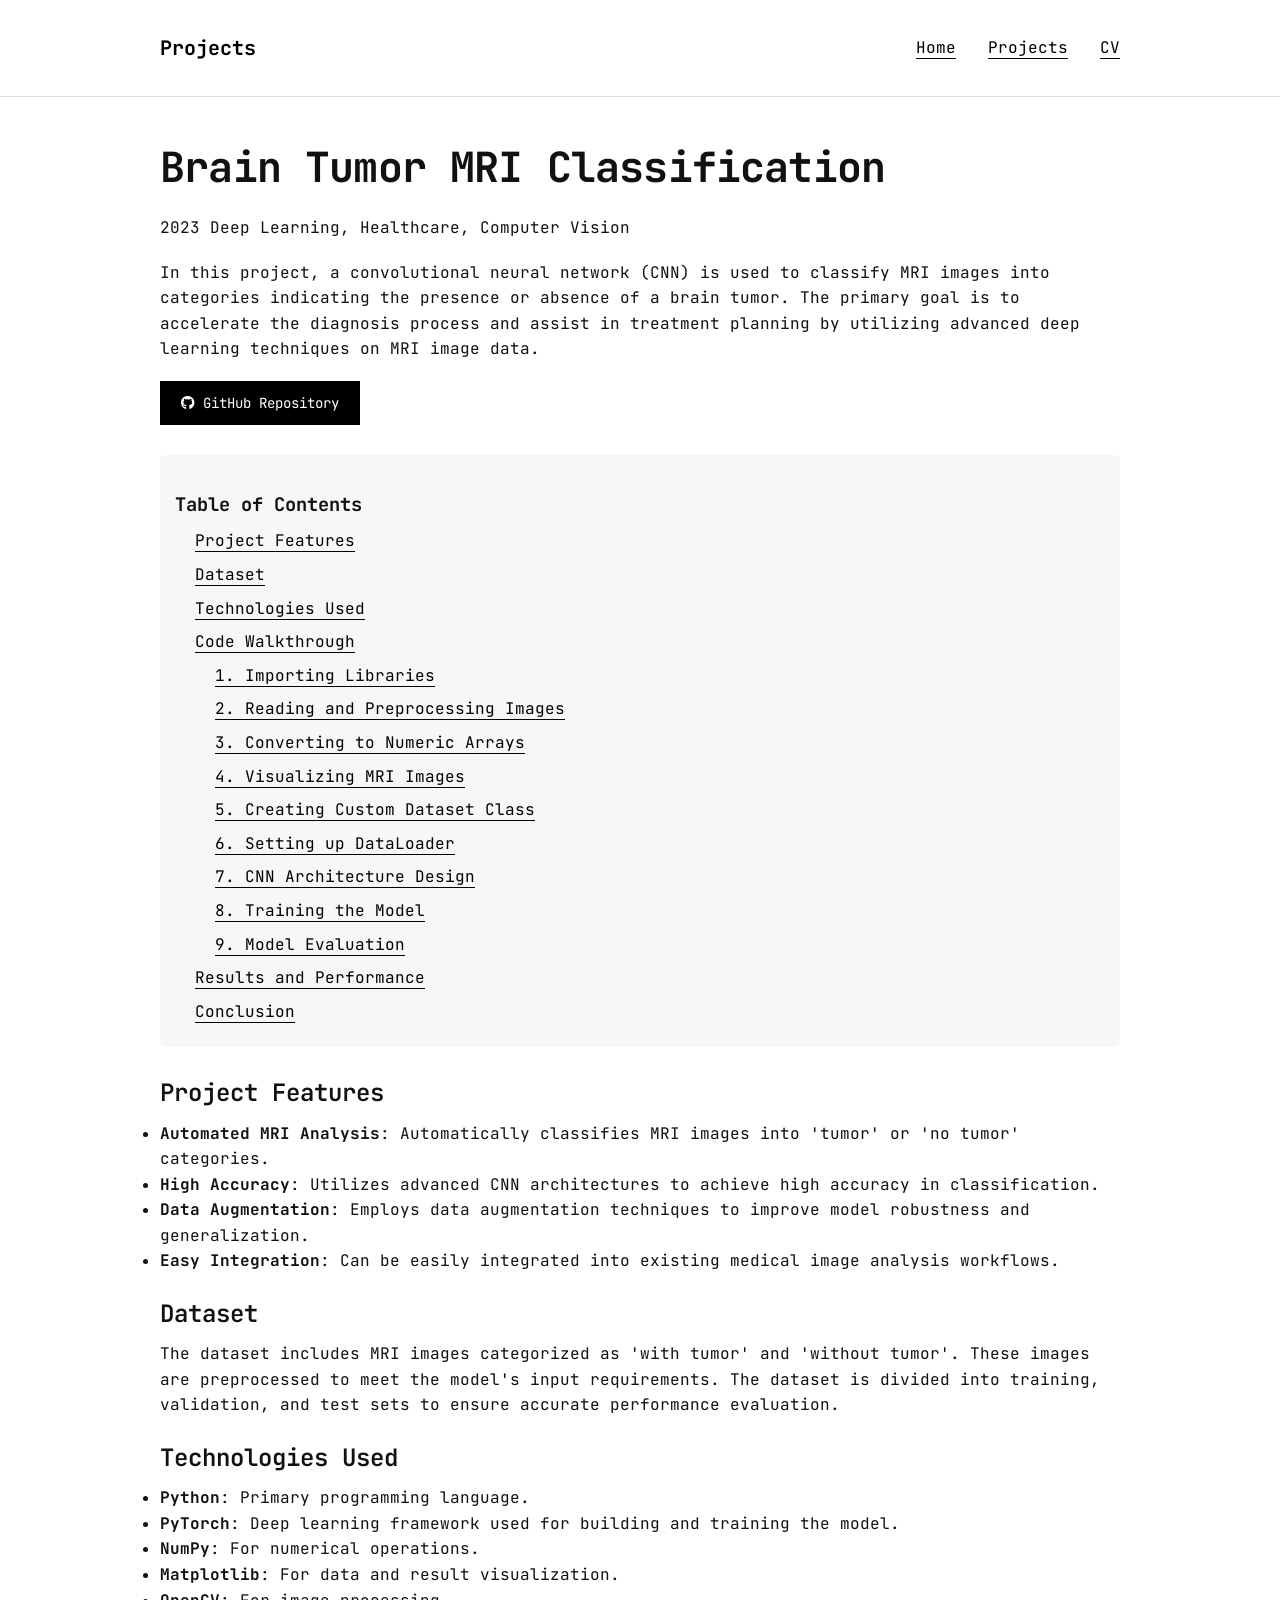
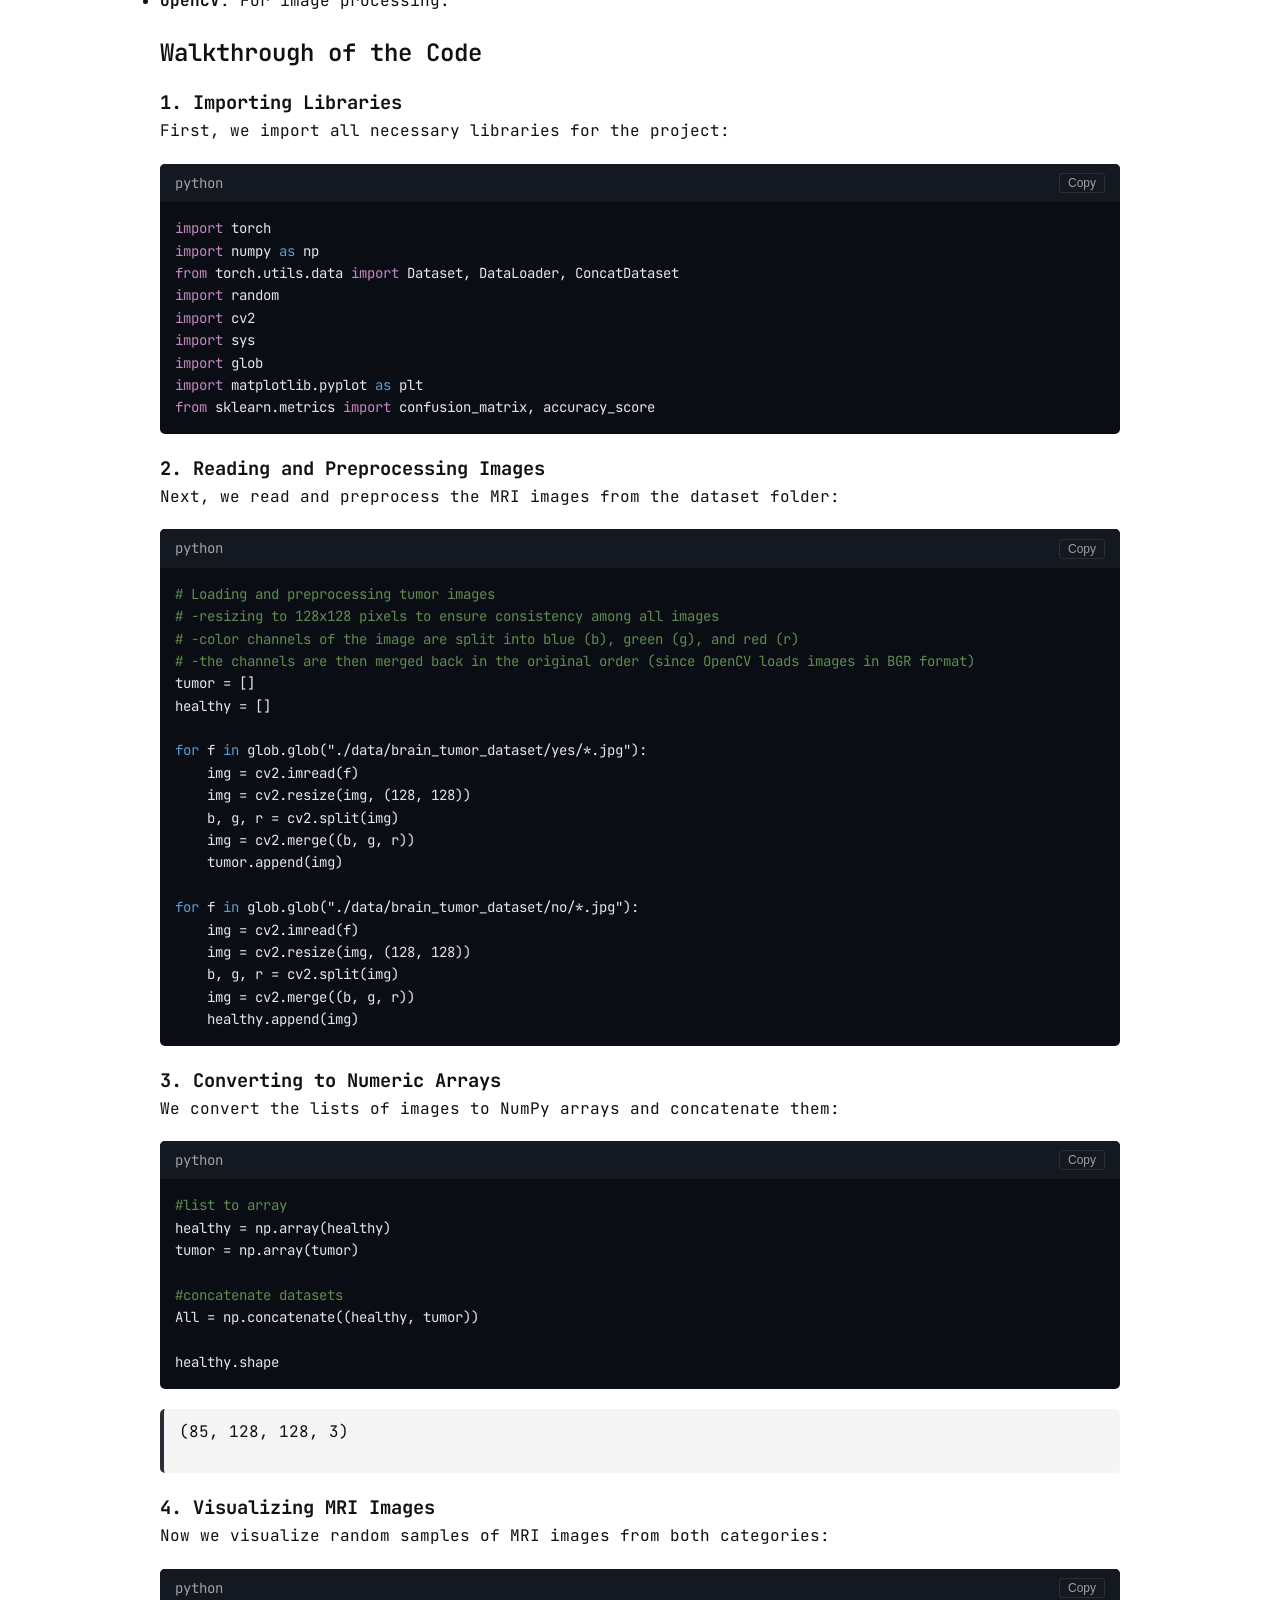
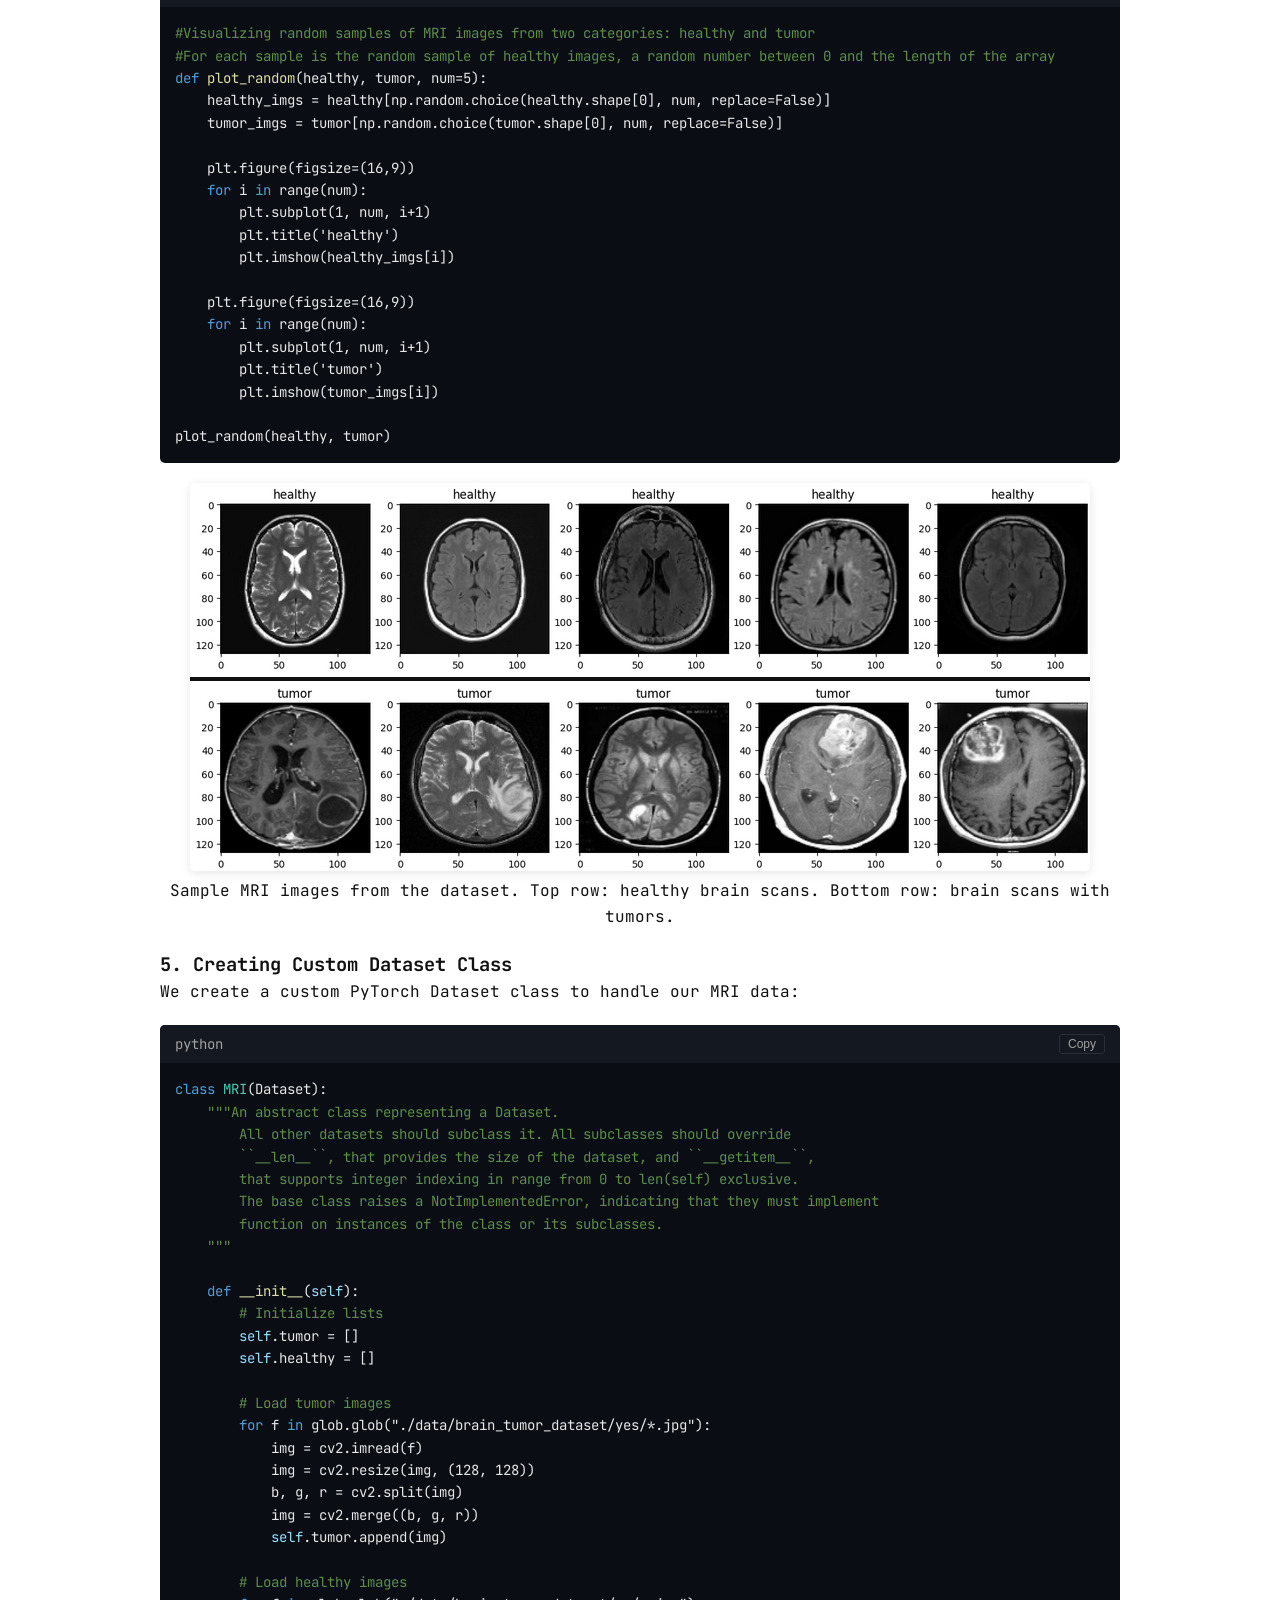
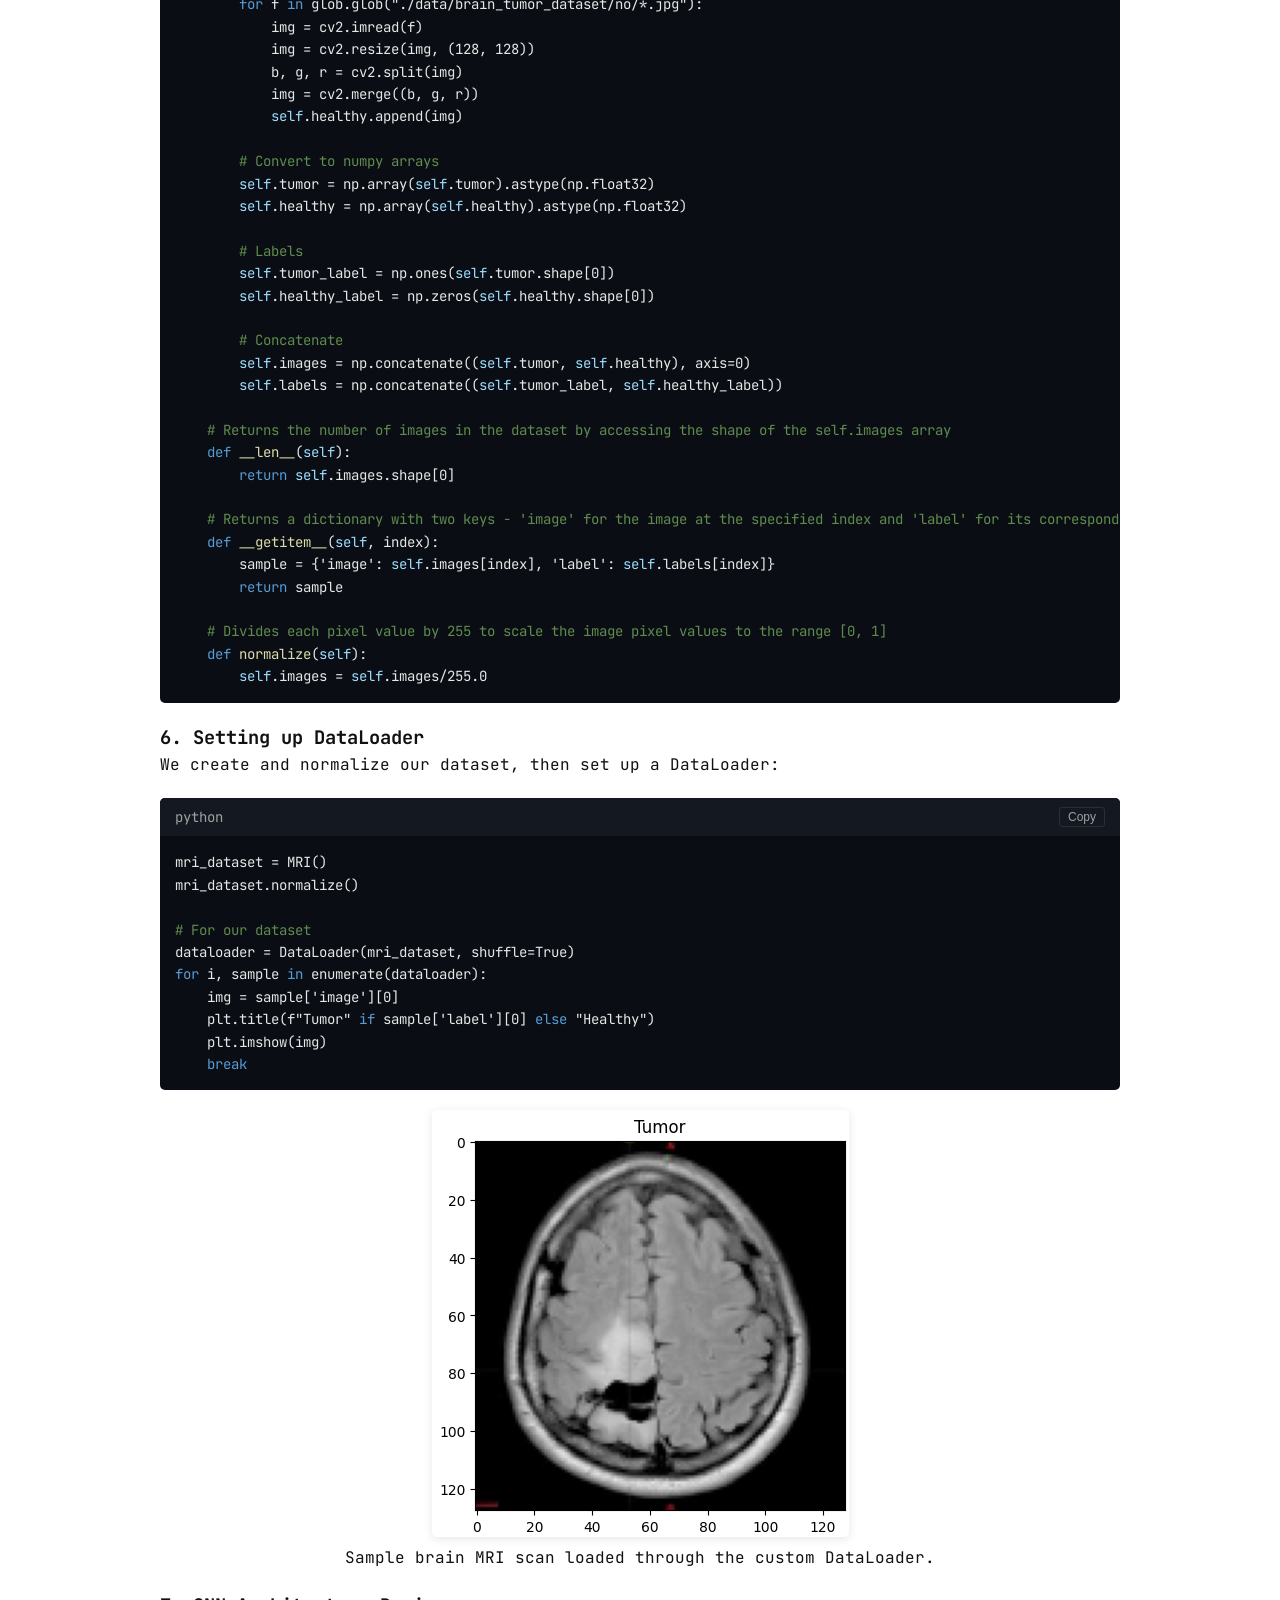
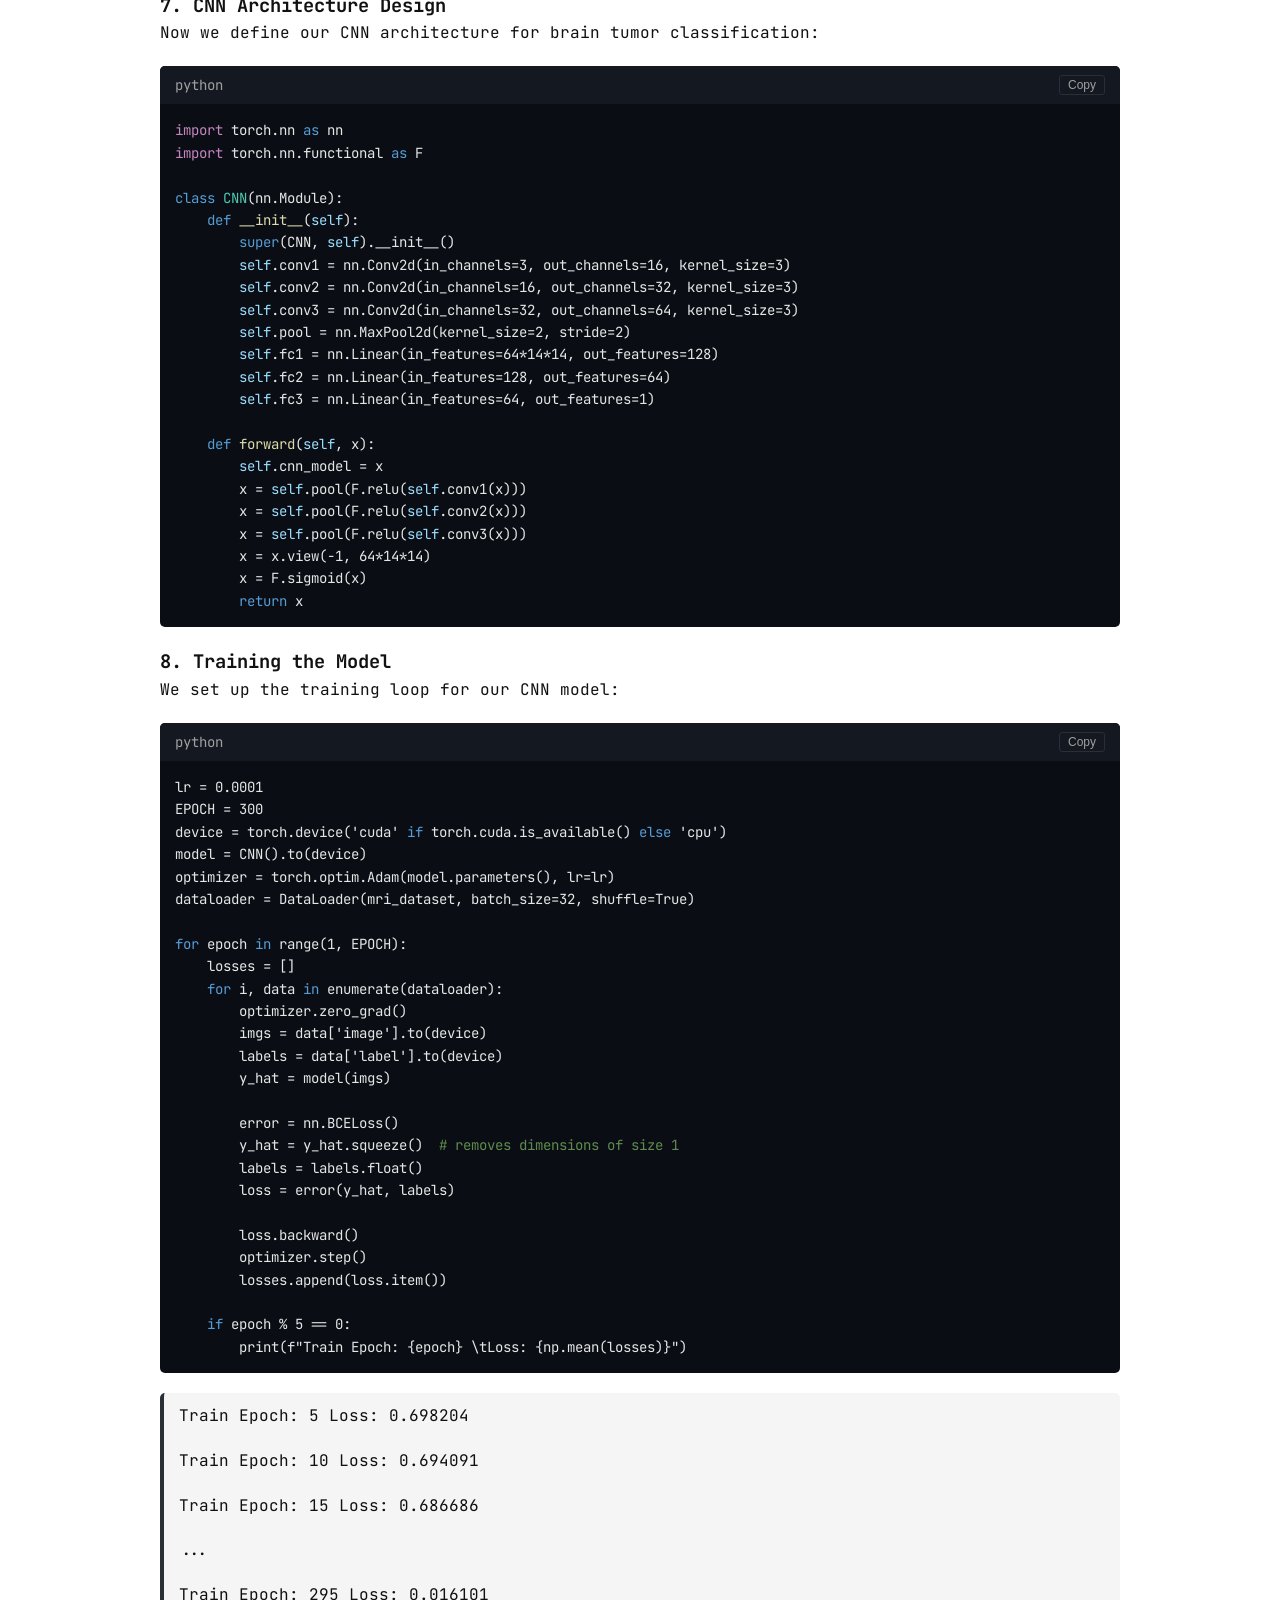
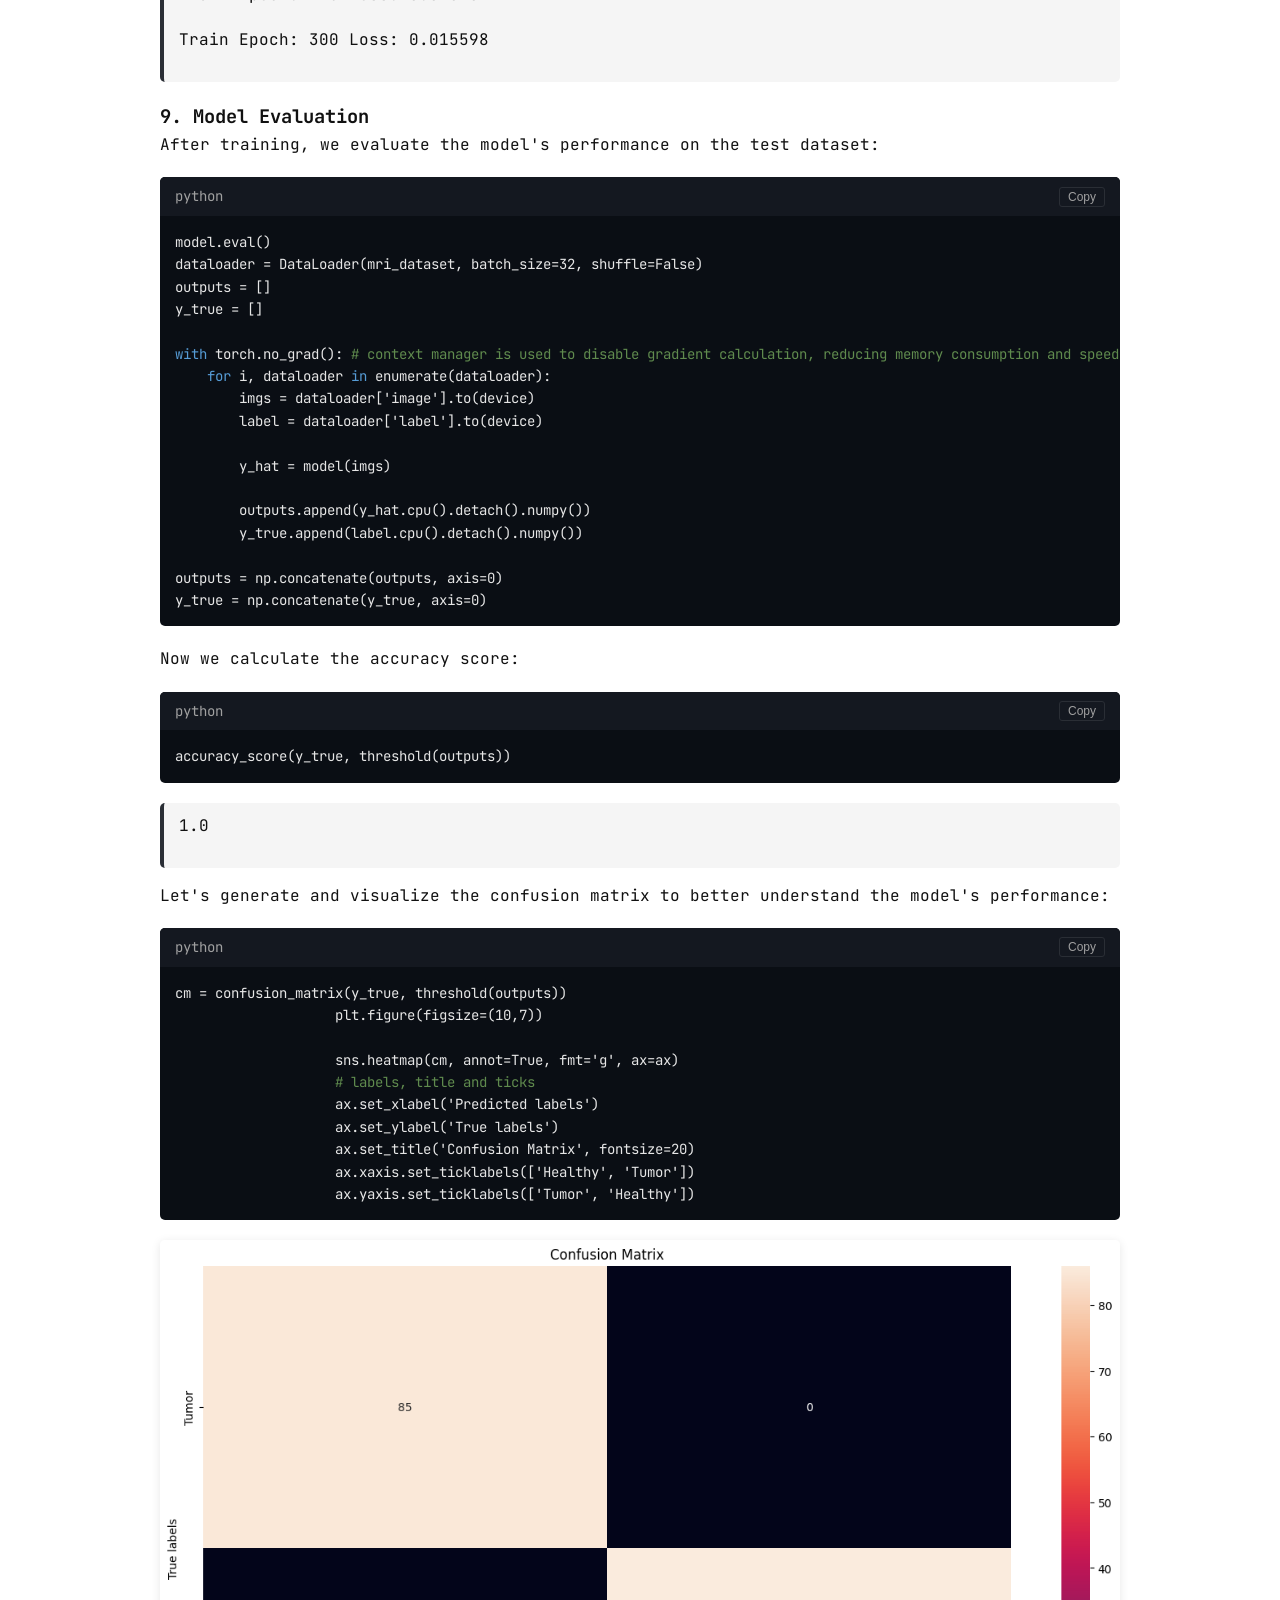
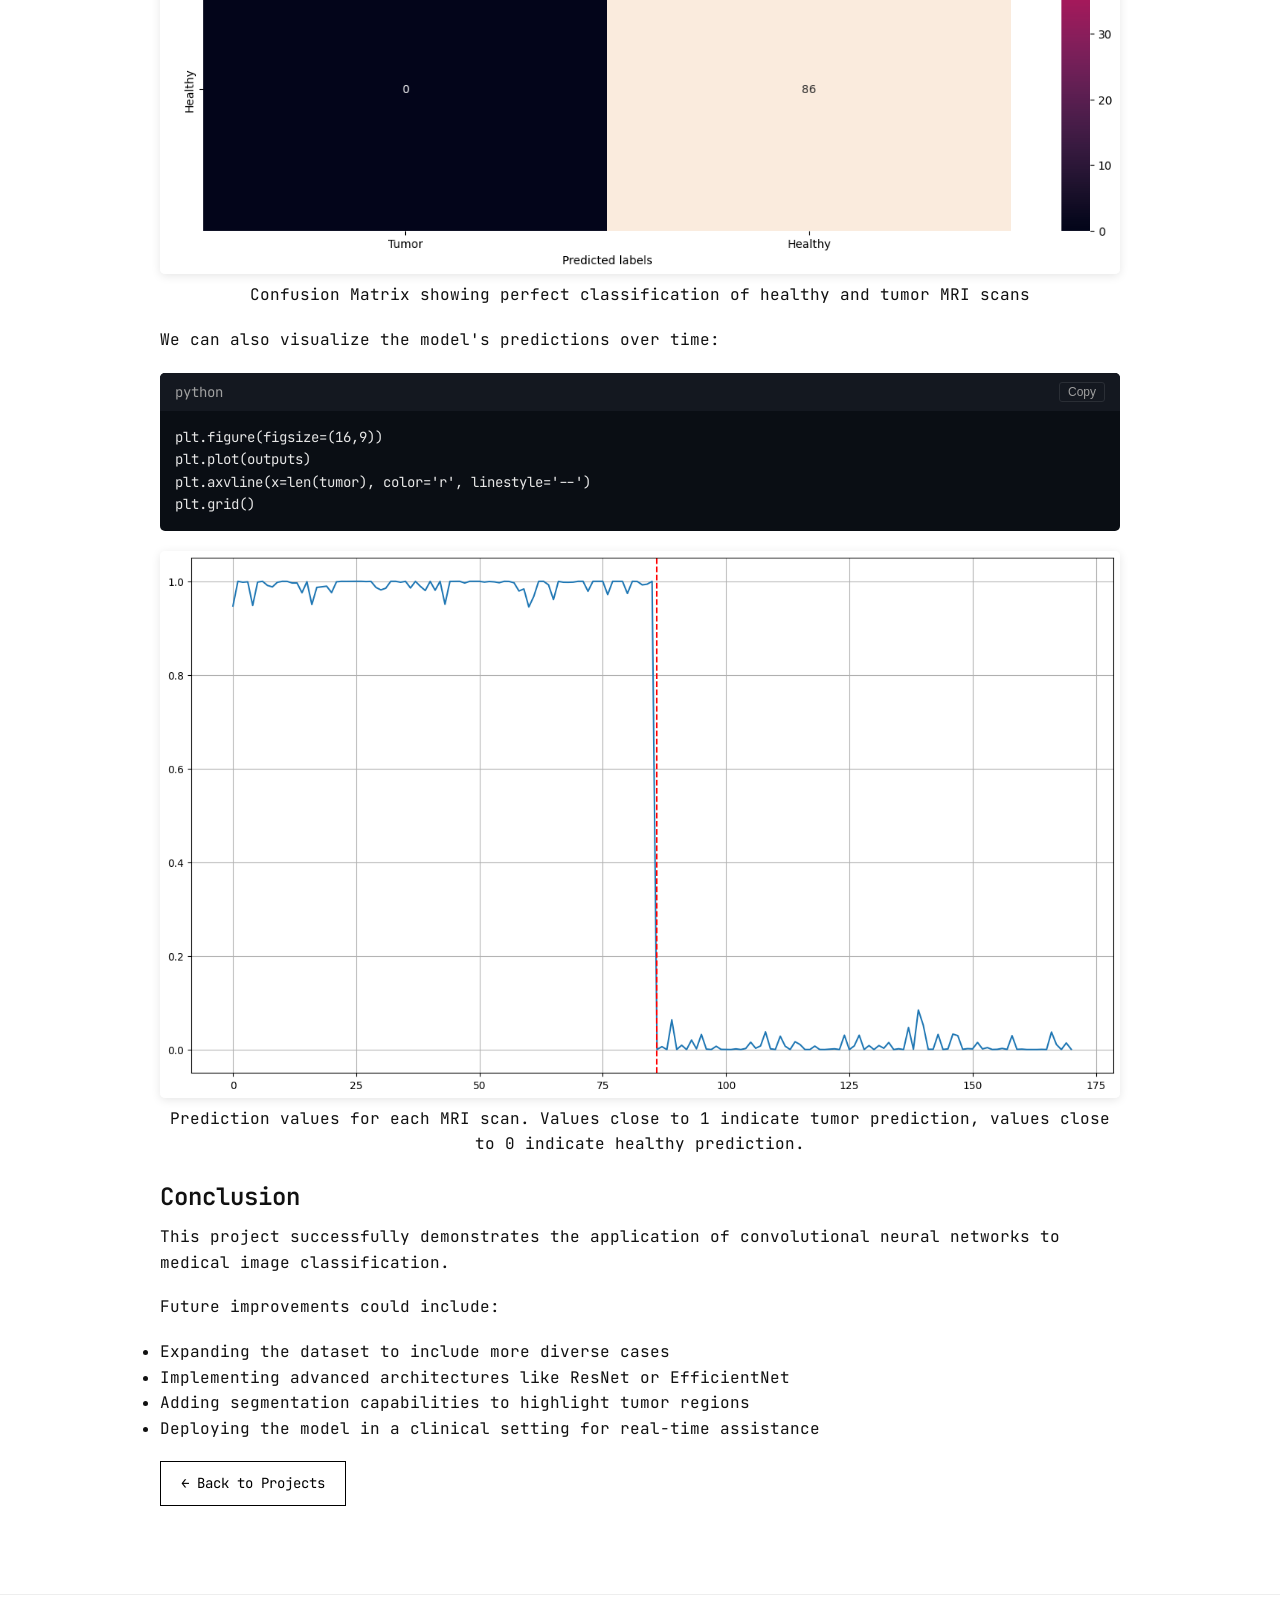
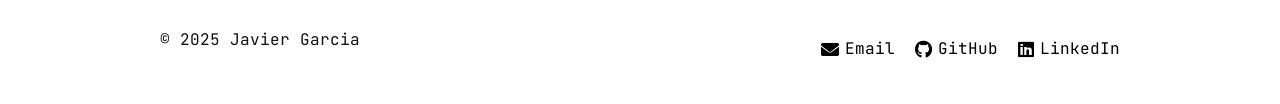
==== commit 6739c075: "upgrades" ====
--- a/brain_tumor_mri.html
+++ b/brain_tumor_mri.html
@@ -481,7 +481,7 @@
    <footer>
        <div class="container">
            <div class="copyright">
-               <p>&copy; 2025 Javier García</p>
+               <p>&copy; 2025 Javier Garcia</p>
            </div>
            <div class="links">
                <a href="mailto:javiggv99@gmail.com"><i class="fa-solid fa-envelope"></i> Email</a>
--- a/styles.css
+++ b/styles.css
@@ -10,12 +10,15 @@
   line-height: 1.6;
   color: #111;
   background-color: #fff;
+  min-height: 100vh;
+  display: flex;
+  flex-direction: column;
 }
 
 /* Layout containers */
 .container {
-  width: 100%;
-  max-width: 900px;
+  width: 90%;
+  max-width: 1000px;
   margin: 0 auto;
   padding: 0 20px;
 }
@@ -49,15 +52,16 @@
 /* Main content */
 main {
   padding: 3rem 0;
-  min-height: calc(100vh - 160px);
+  flex-grow: 1;
 }
 
 /* Typography */
 h1 {
-  font-size: 2.2rem;
-  margin-bottom: 25px;
+  font-size: 2.6rem;
+  margin-bottom: 1.5rem;
   font-weight: 700;
-  line-height: 1.2;
+  line-height: 1.1;
+  letter-spacing: -0.02em;
 }
 
 h2 {
@@ -68,7 +72,7 @@
 }
 
 p {
-  margin-bottom: 1rem;
+  margin-bottom: 1.2rem;
 }
 
 a {
@@ -85,21 +89,29 @@
 .profile {
   display: flex;
   justify-content: space-between;
-  align-items: center;
-  margin: 60px 0;
+  align-items: flex-start;
+  margin: 3rem 0 4rem;
+  gap: 3rem;
 }
 
 .profile-content {
   flex: 1;
-  padding-right: 40px;
+}
+
+.profile-content p {
+  margin-bottom: 1.5rem;
+  font-size: 1.05rem;
+  line-height: 1.7;
+  max-width: 42rem;
 }
 
 .profile-image {
-  width: 300px;
-  height: 300px;
-  border-radius: 3px;
+  width: 280px;
+  height: 280px;
+  border-radius: 4px;
   overflow: hidden;
-  box-shadow: 0 4px 12px rgba(0,0,0,0.1);
+  box-shadow: 0 6px 20px rgba(0,0,0,0.12);
+  transition: all 0.3s ease;
 }
 
 .profile-image img {
@@ -108,23 +120,16 @@
   object-fit: cover;
 }
 
-.profile p {
-  margin-bottom: 20px;
-  font-size: 1.1rem;
-  line-height: 1.6;
-}
-
-.profile-links {
-  margin-top: 30px;
-}
-
 /* Highlight elements */
 .highlight {
   background: #000;
   color: #fff;
-  padding: 2px 5px;
+  padding: 3px 8px;
   font-weight: 600;
-  border-radius: 2px;
+  border-radius: 3px;
+  margin: 0 2px;
+  display: inline-block;
+  transition: all 0.2s ease;
 }
 
 /* Buttons */
@@ -153,10 +158,12 @@
   background-color: #f5f5f5;
 }
 
-/* Footer styling */
 footer {
   padding: 2rem 0;
   border-top: 1px solid #eee;
+  margin-top: auto;
+  width: 100%;
+  background-color: #fff;
 }
 
 footer .container {
@@ -279,6 +286,7 @@
 
 .navigation {
   margin-top: 20px;
+  margin-bottom: 40px;
 }
 
 h3 {
@@ -287,32 +295,48 @@
 
 /* Responsive adjustments */
 @media (max-width: 800px) {
+  h1 {
+    font-size: 2.2rem;
+  }
+  
   .profile {
-      flex-direction: column-reverse;
-  }
-
+    flex-direction: column-reverse;
+    align-items: center;
+    margin: 2rem 0;
+  }
+  
   .profile-content {
-      padding-right: 0;
-      margin-top: 30px;
-  }
-
-  .profile-image {
-      width: 200px;
-      height: 200px;
+    padding-right: 0;
+    text-align: center;
+  }
+  
+  .profile-content p {
+    text-align: left;
   }
 
   header .container {
-      flex-direction: column;
-      align-items: flex-start;
+    flex-direction: column;
+    align-items: flex-start;
   }
 
   nav {
-      margin-top: 1rem;
-      width: 100%;
+    margin-top: 1rem;
+    width: 100%;
   }
 
   nav ul {
-      width: 100%;
-      justify-content: space-between;
+    width: 100%;
+    justify-content: space-between;
+  }
+  
+  /* Improved responsive footer */
+  footer .container {
+    flex-direction: column;
+    text-align: center;
+    gap: 15px;
+  }
+  
+  footer .links {
+    justify-content: center;
   }
 }
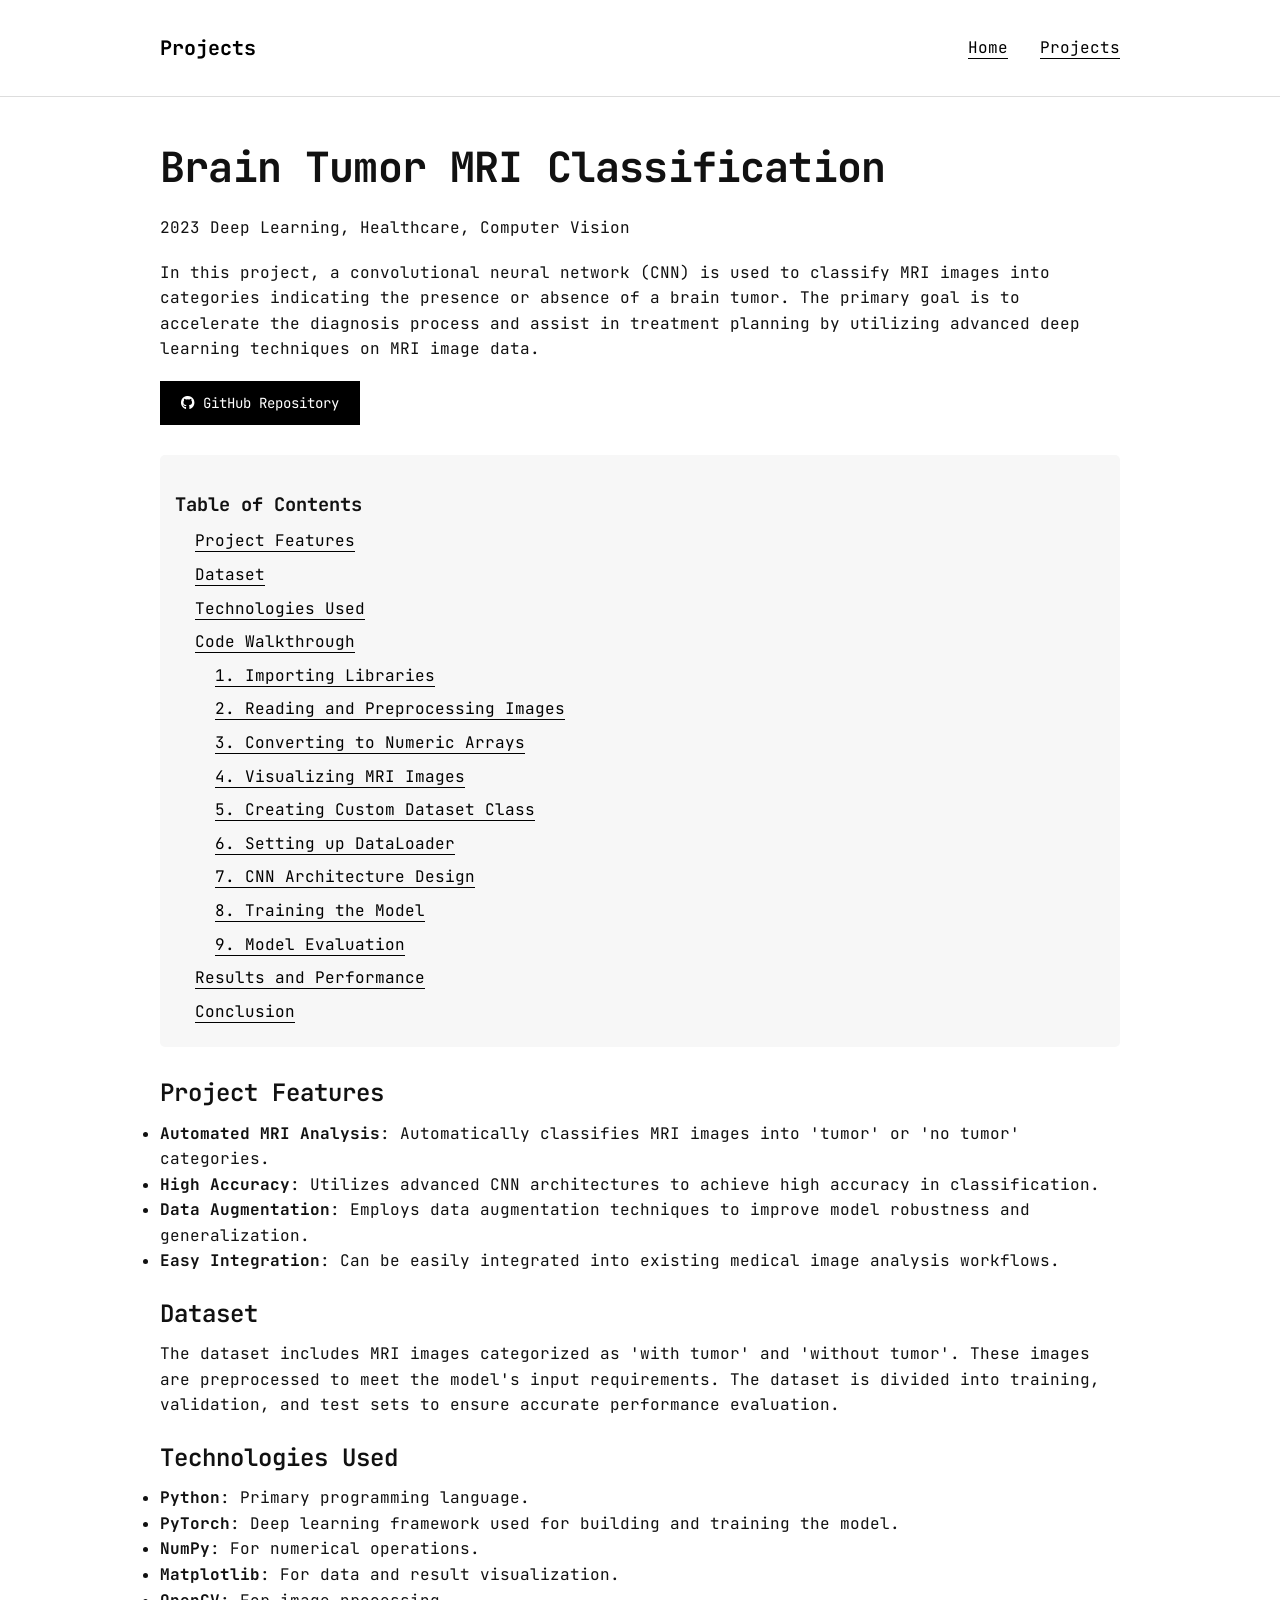
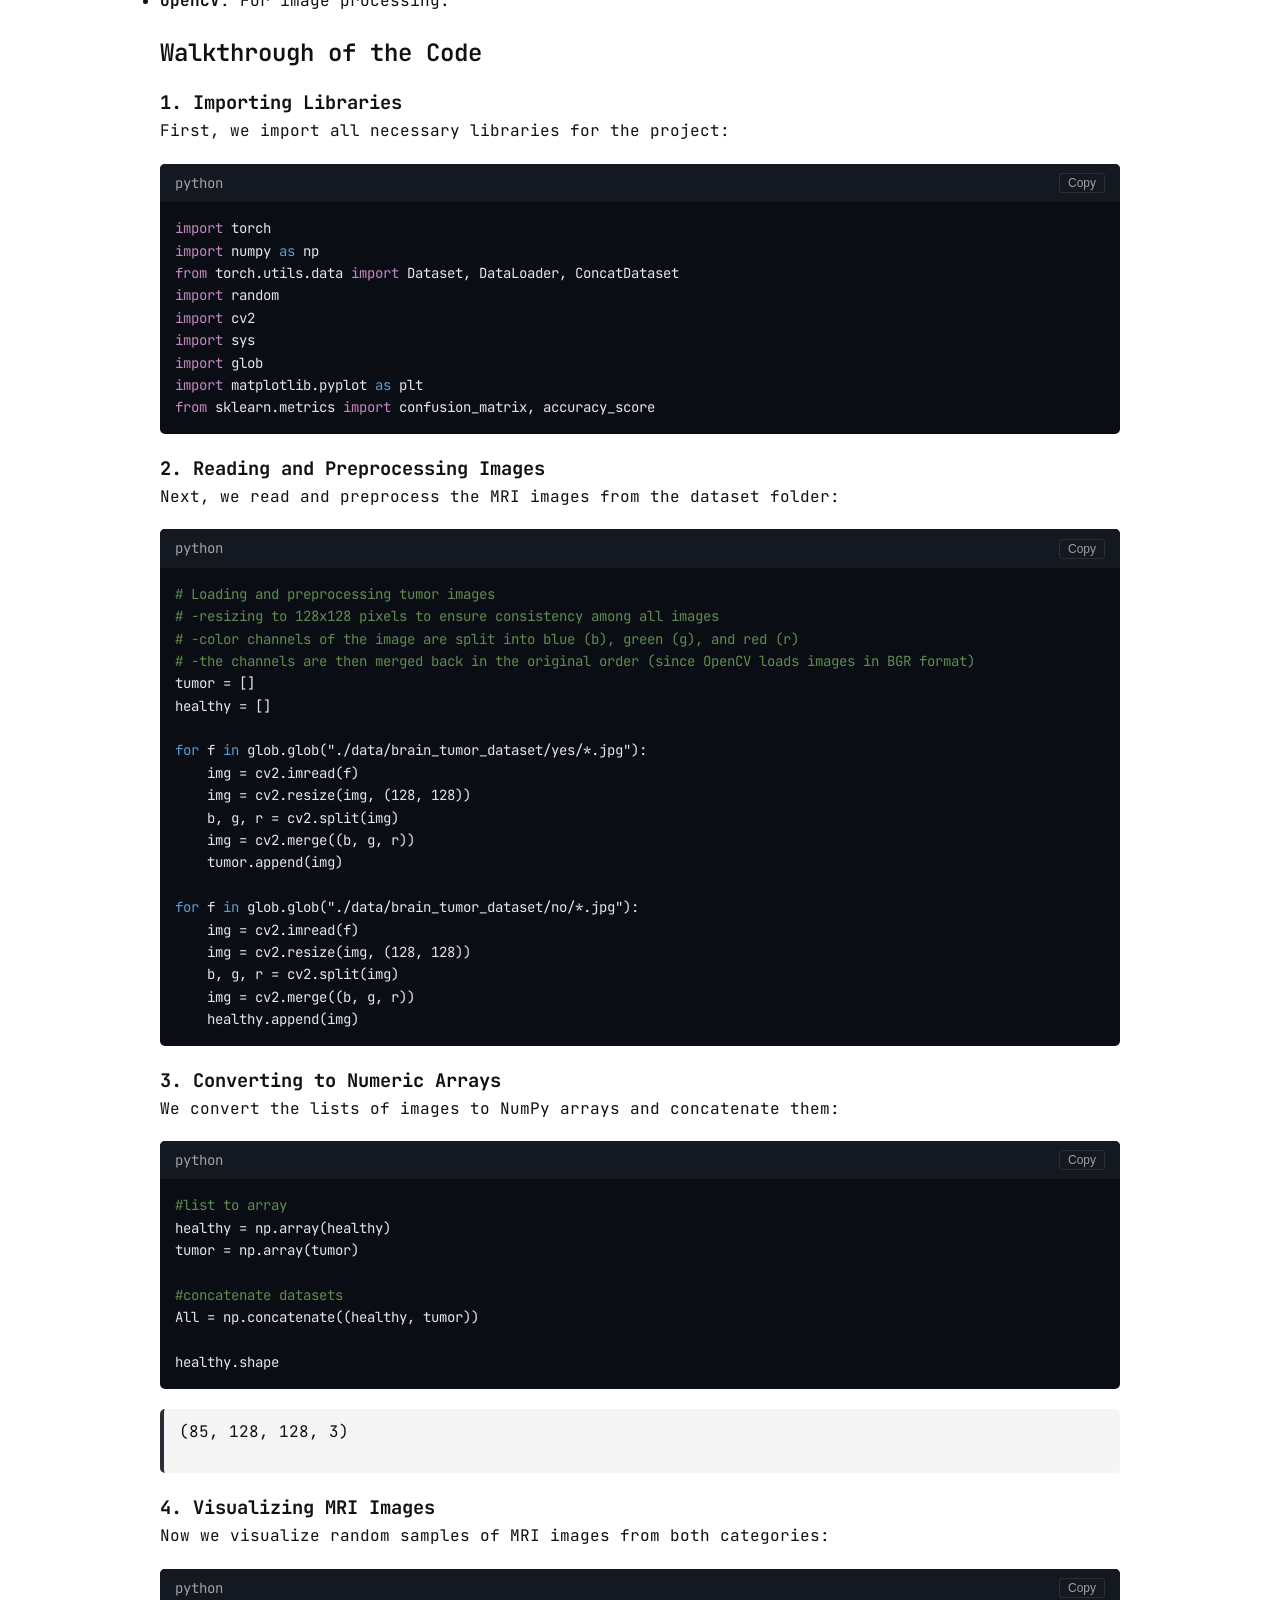
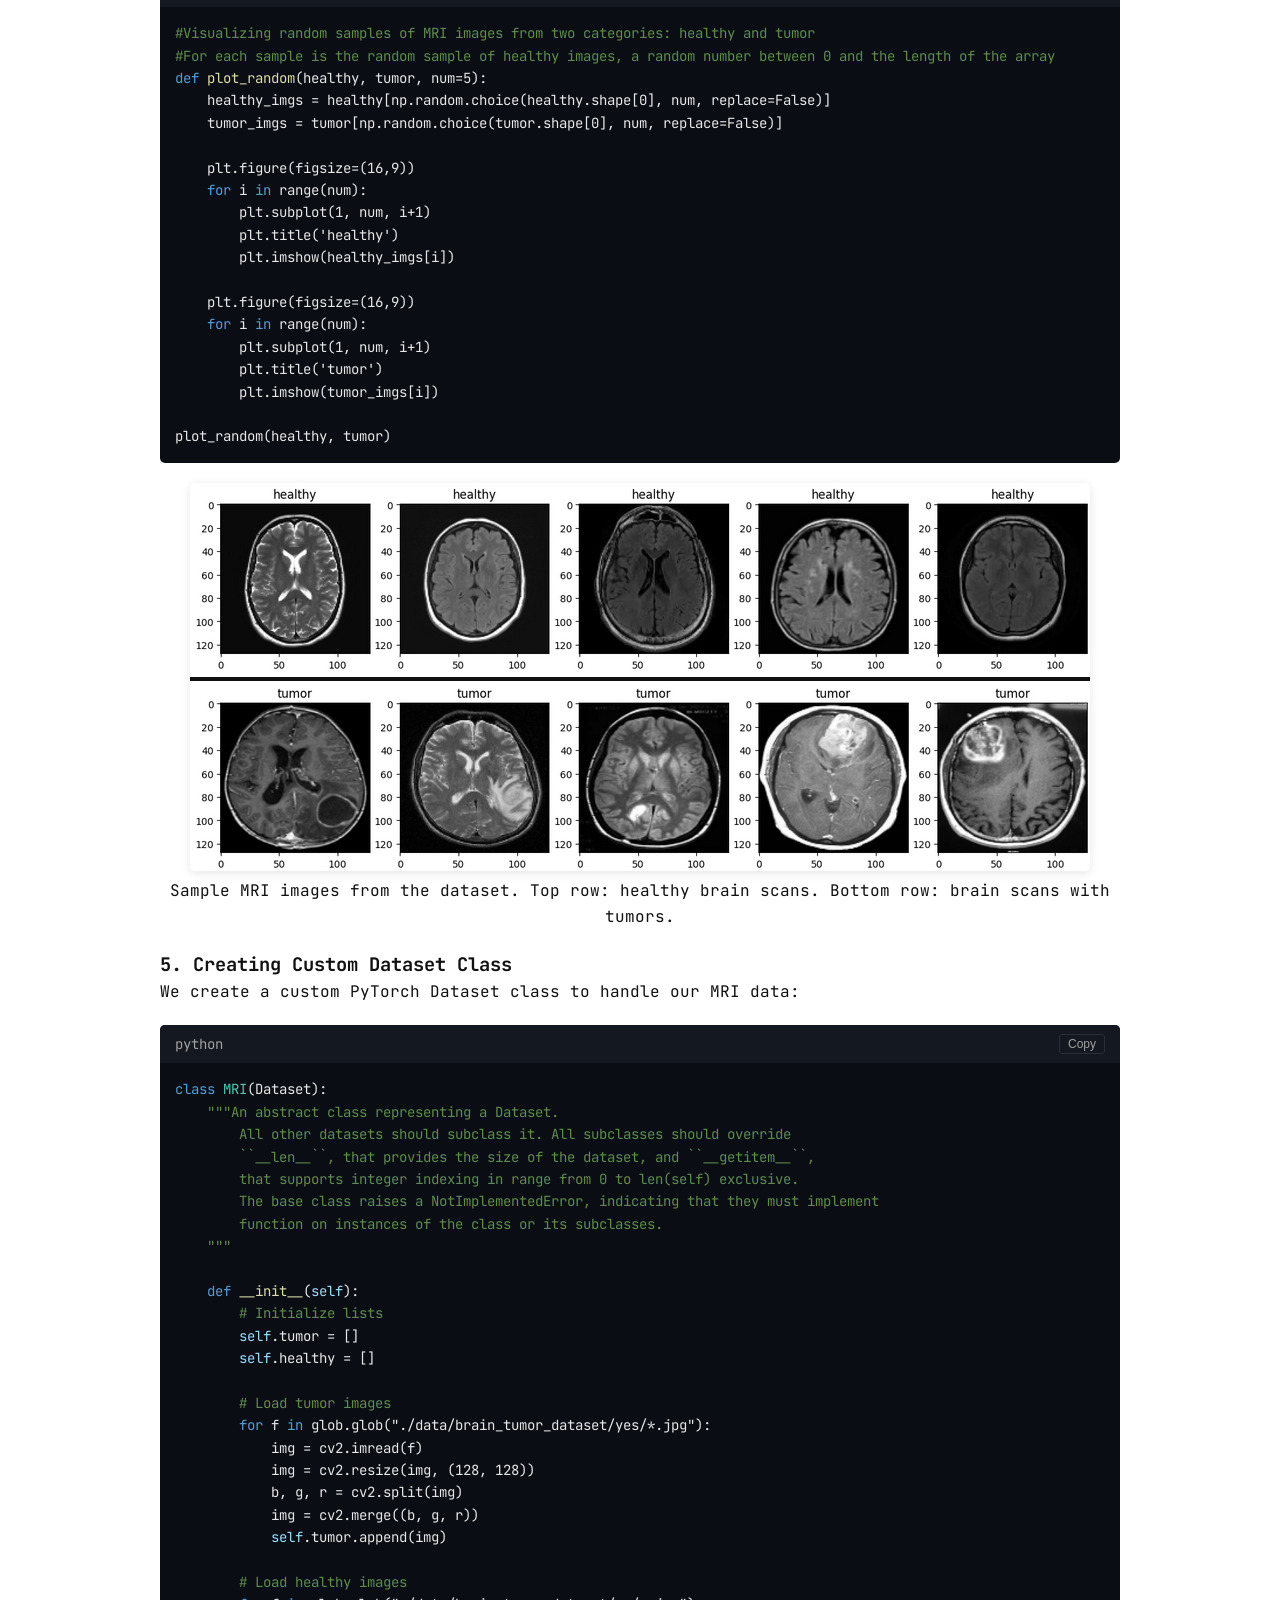
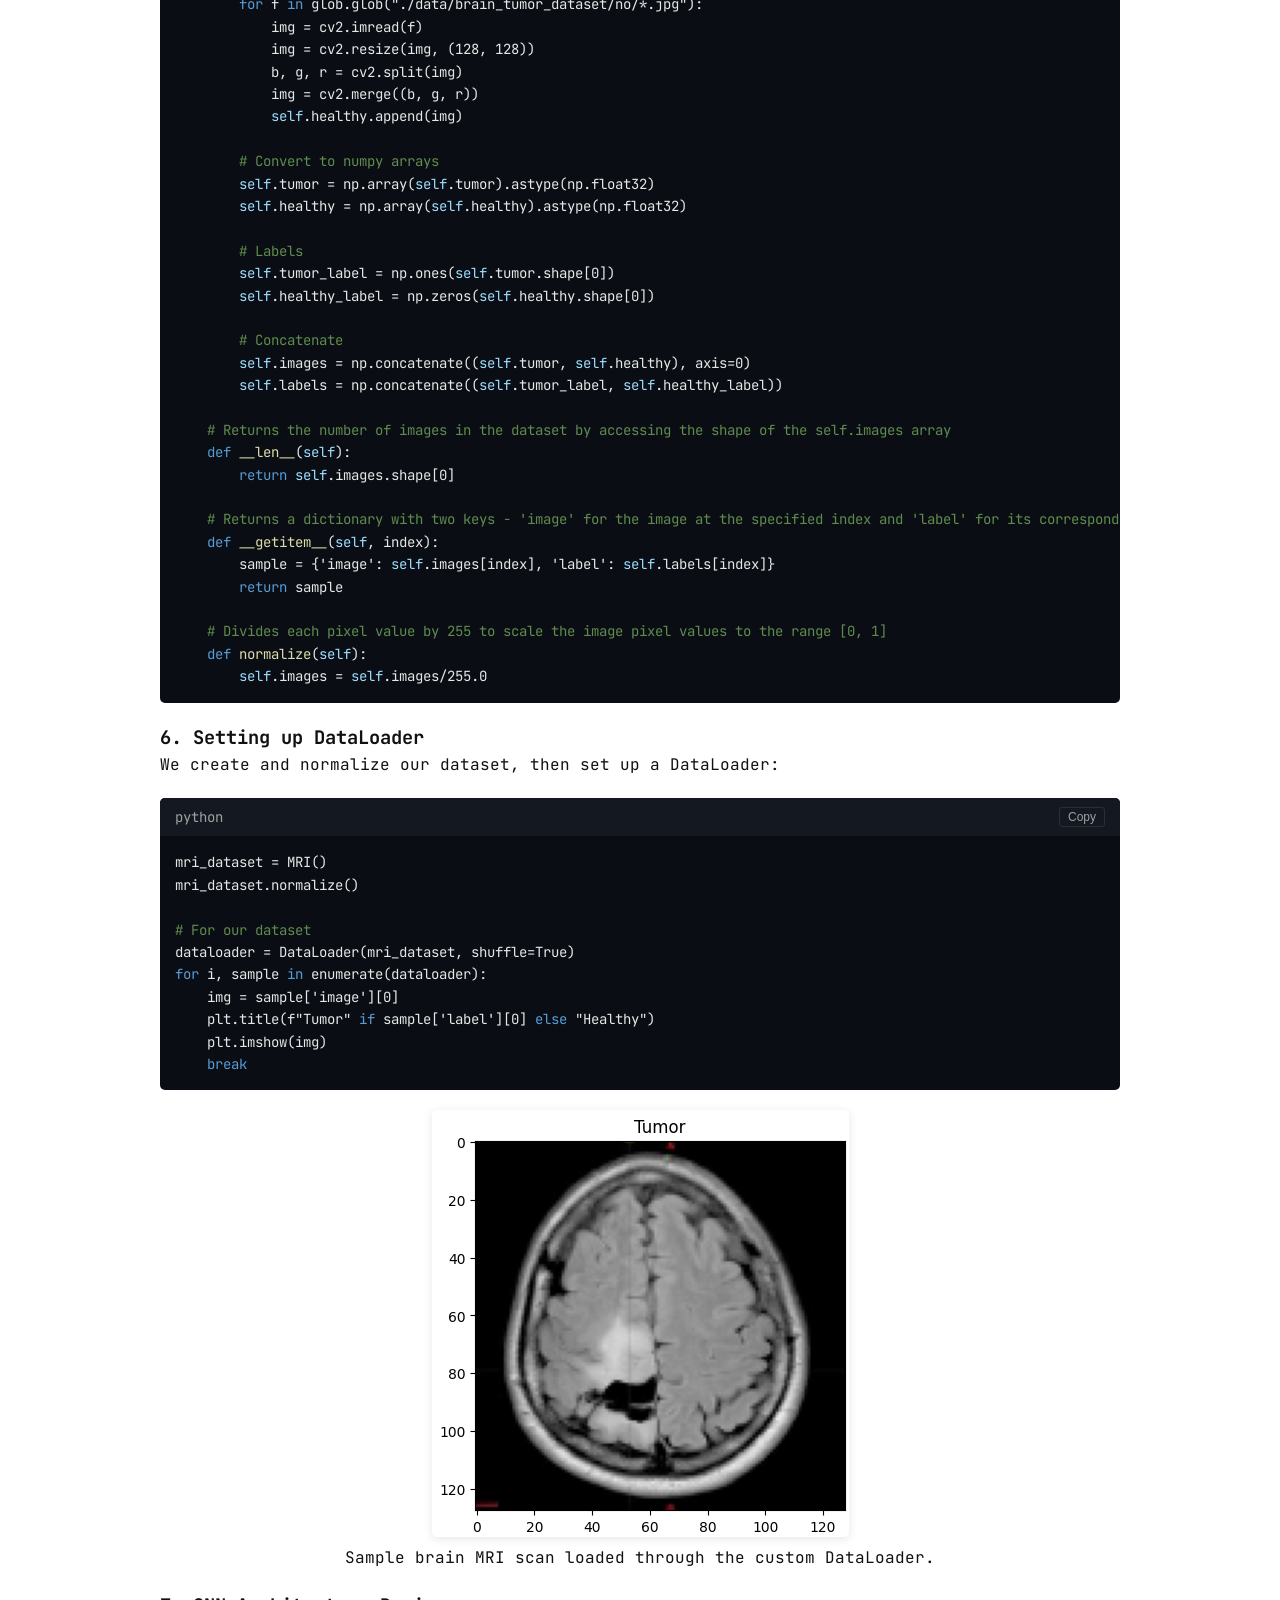
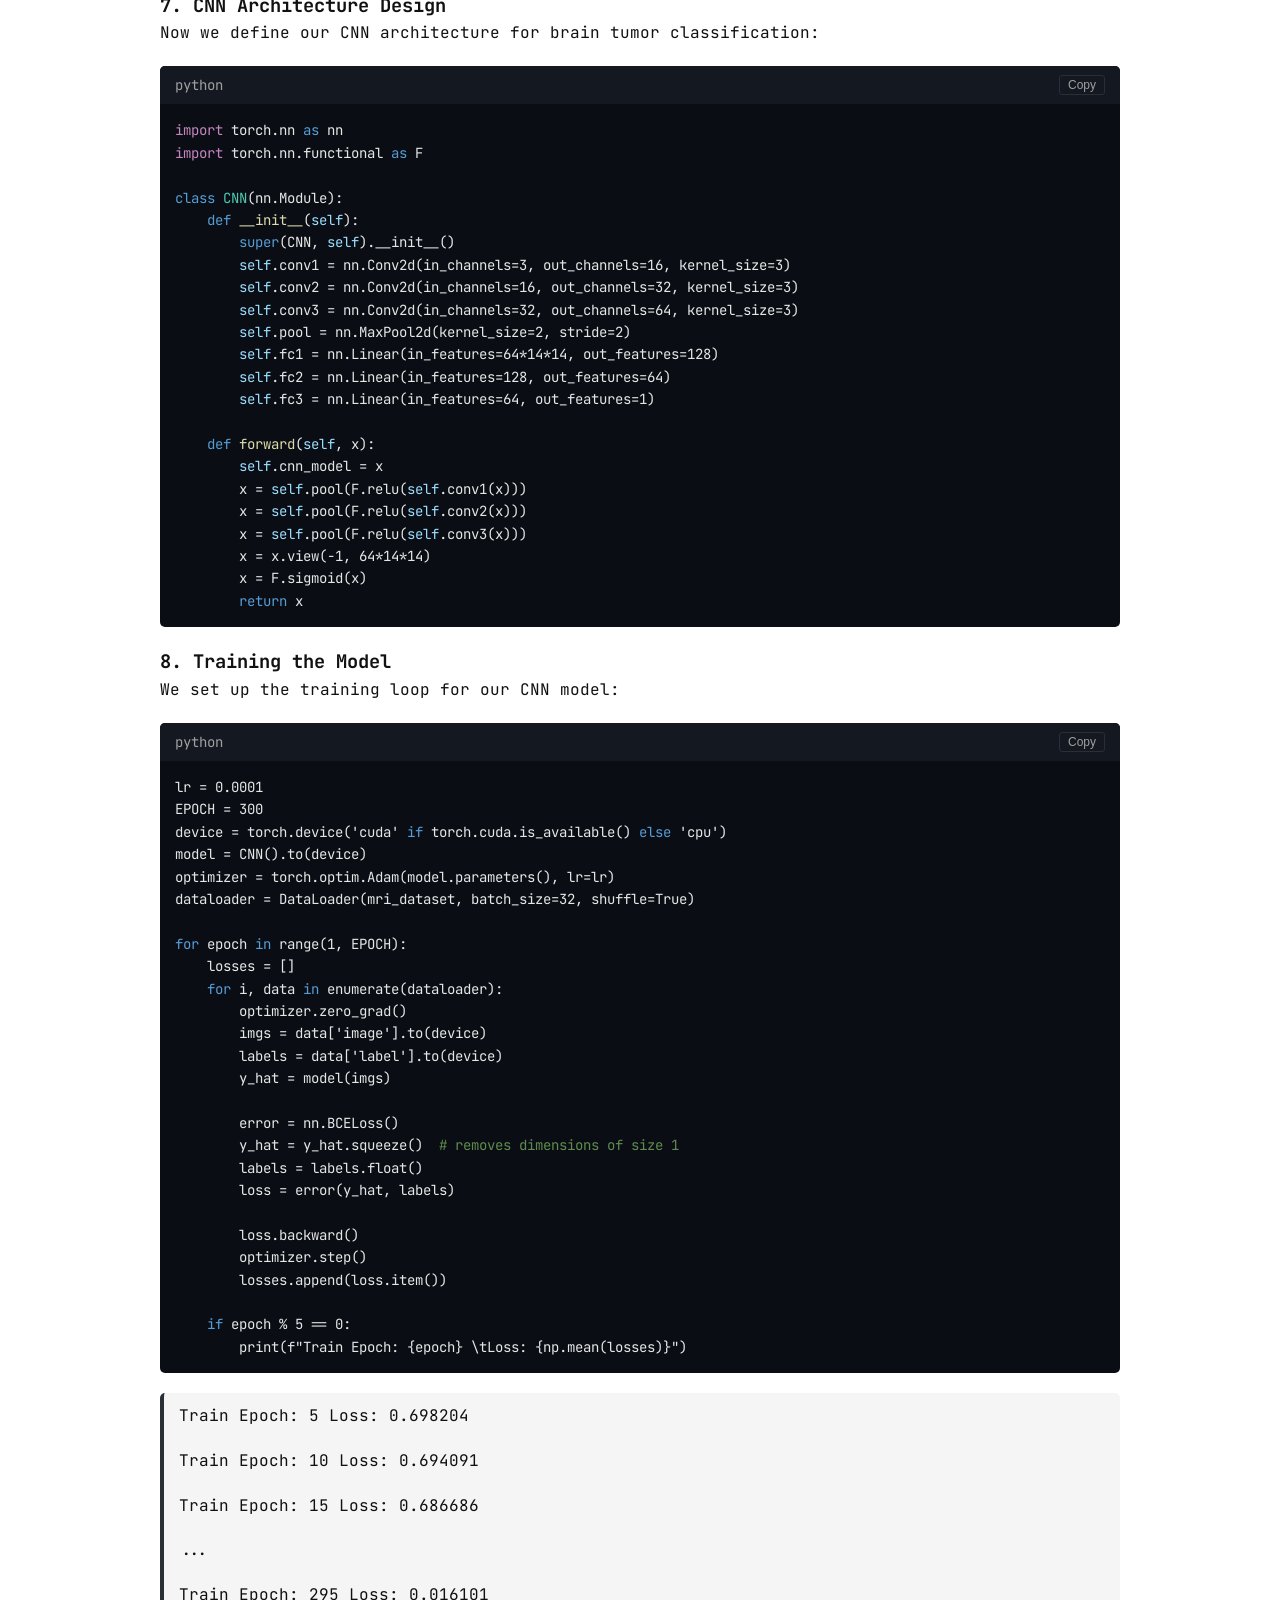
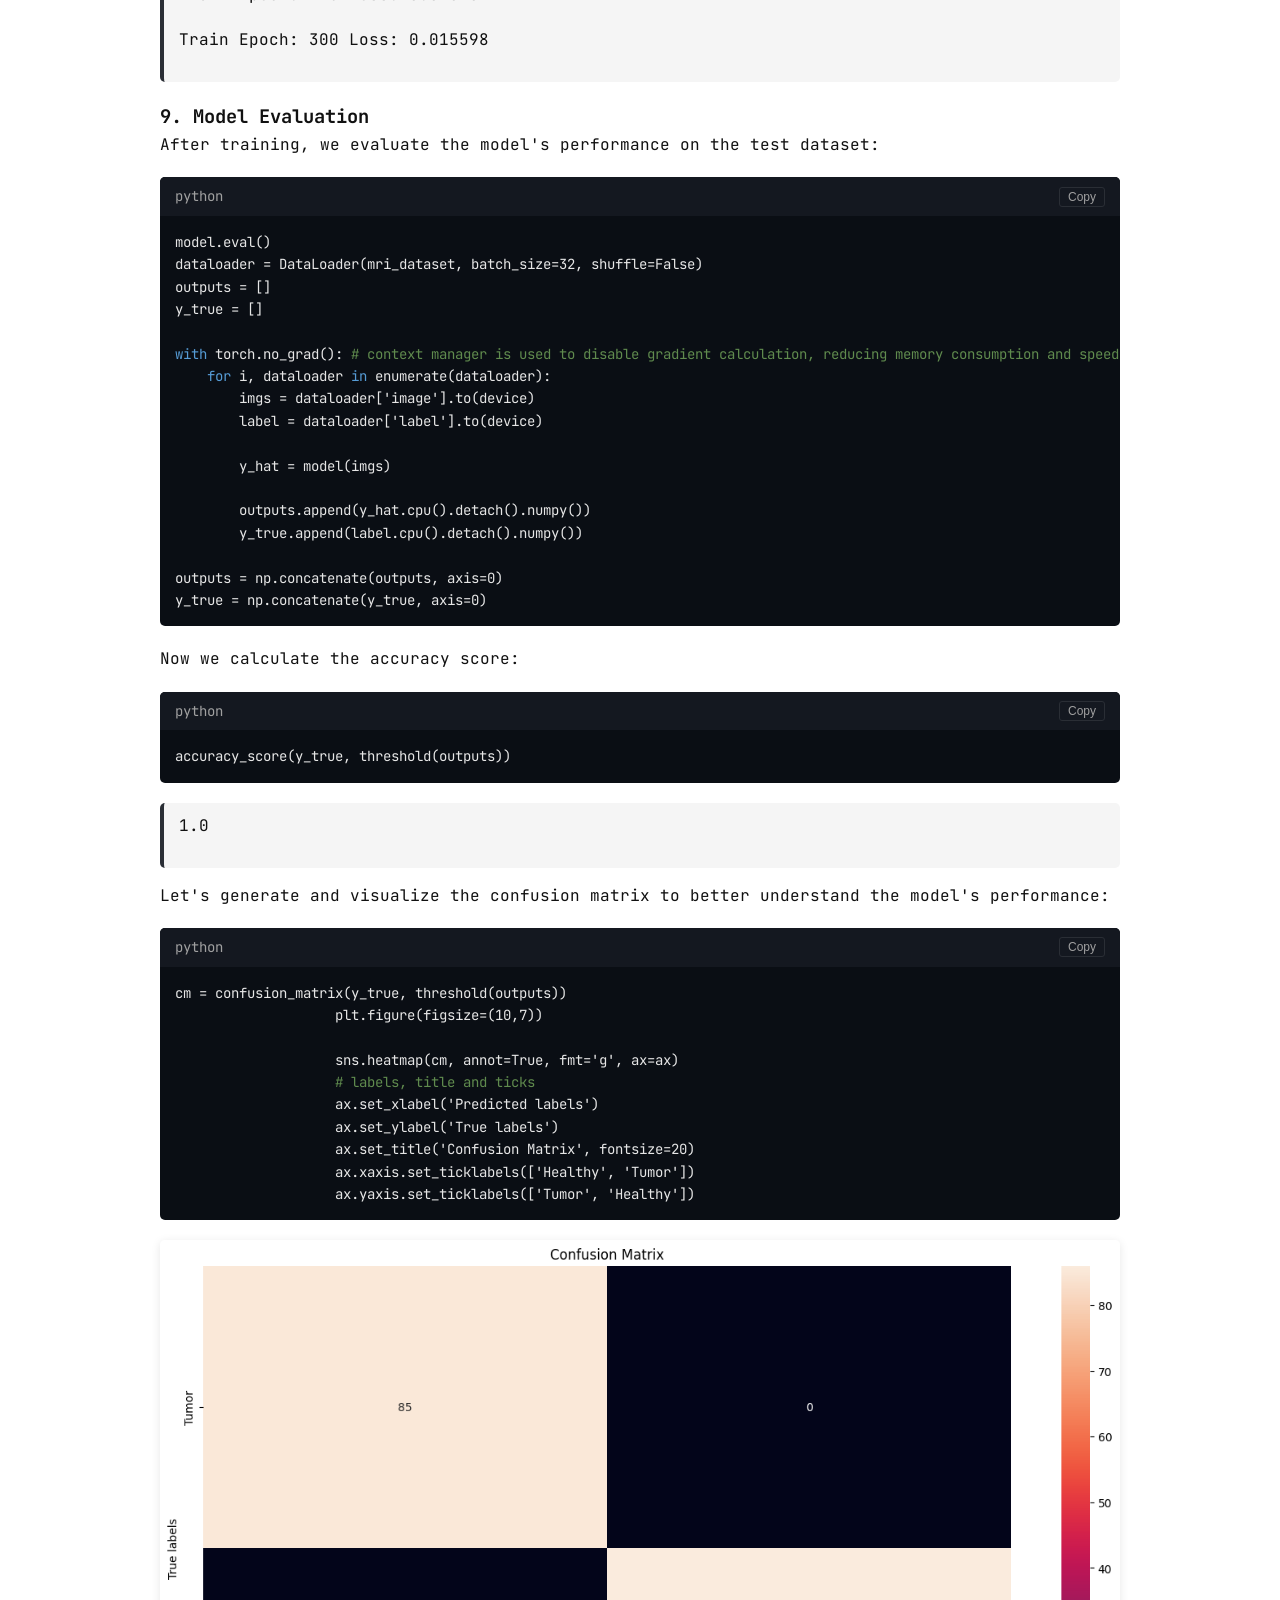
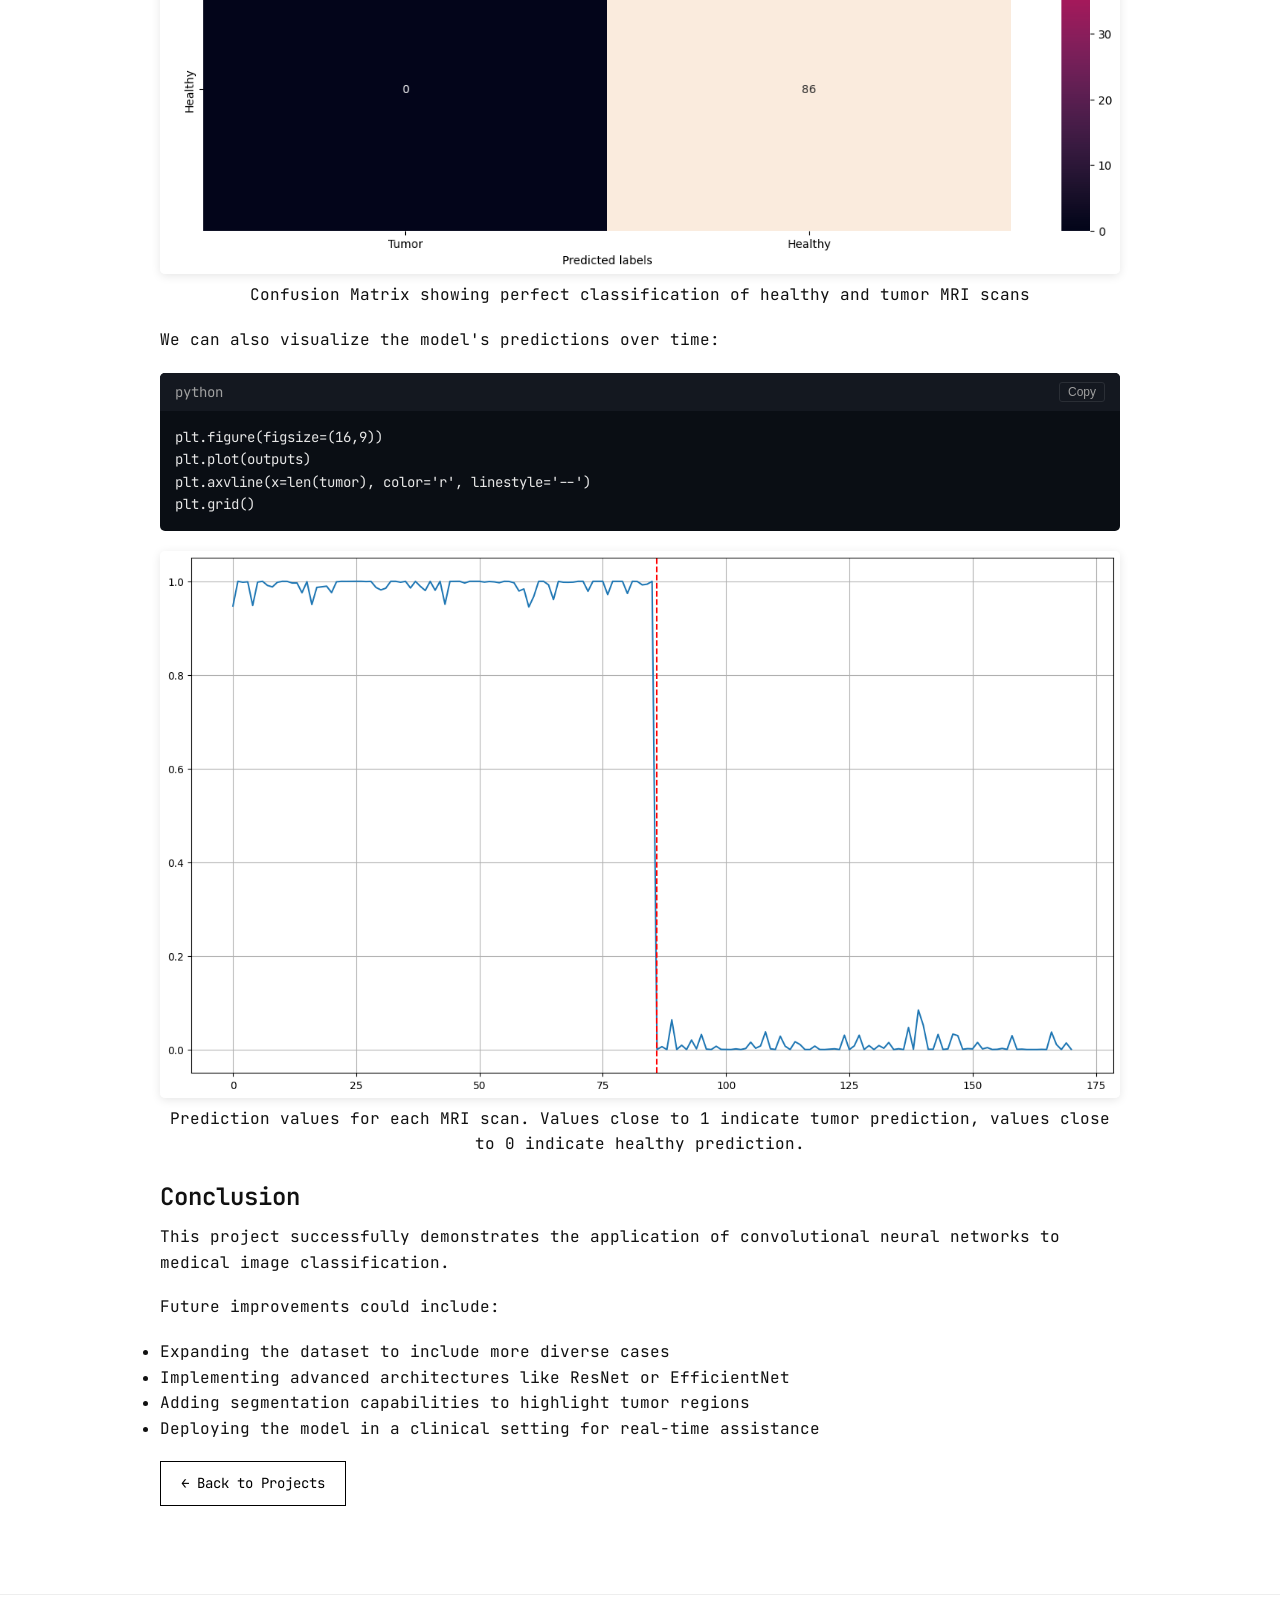
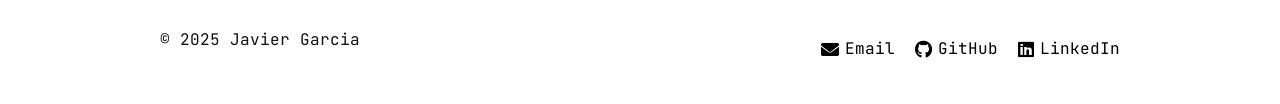
==== commit 639faa36: "Remove CV link from navigation menu" ====
--- a/brain_tumor_mri.html
+++ b/brain_tumor_mri.html
@@ -39,7 +39,6 @@
                <ul>
                    <li><a href="index.html">Home</a></li>
                    <li><a href="projects.html">Projects</a></li>
-                   <li><a href="assets/JavierGarcia_CV.pdf">CV</a></li>
                </ul>
            </nav>
        </div>
@@ -491,4 +490,4 @@
        </div>
    </footer>
 </body>
-</html>+</html>
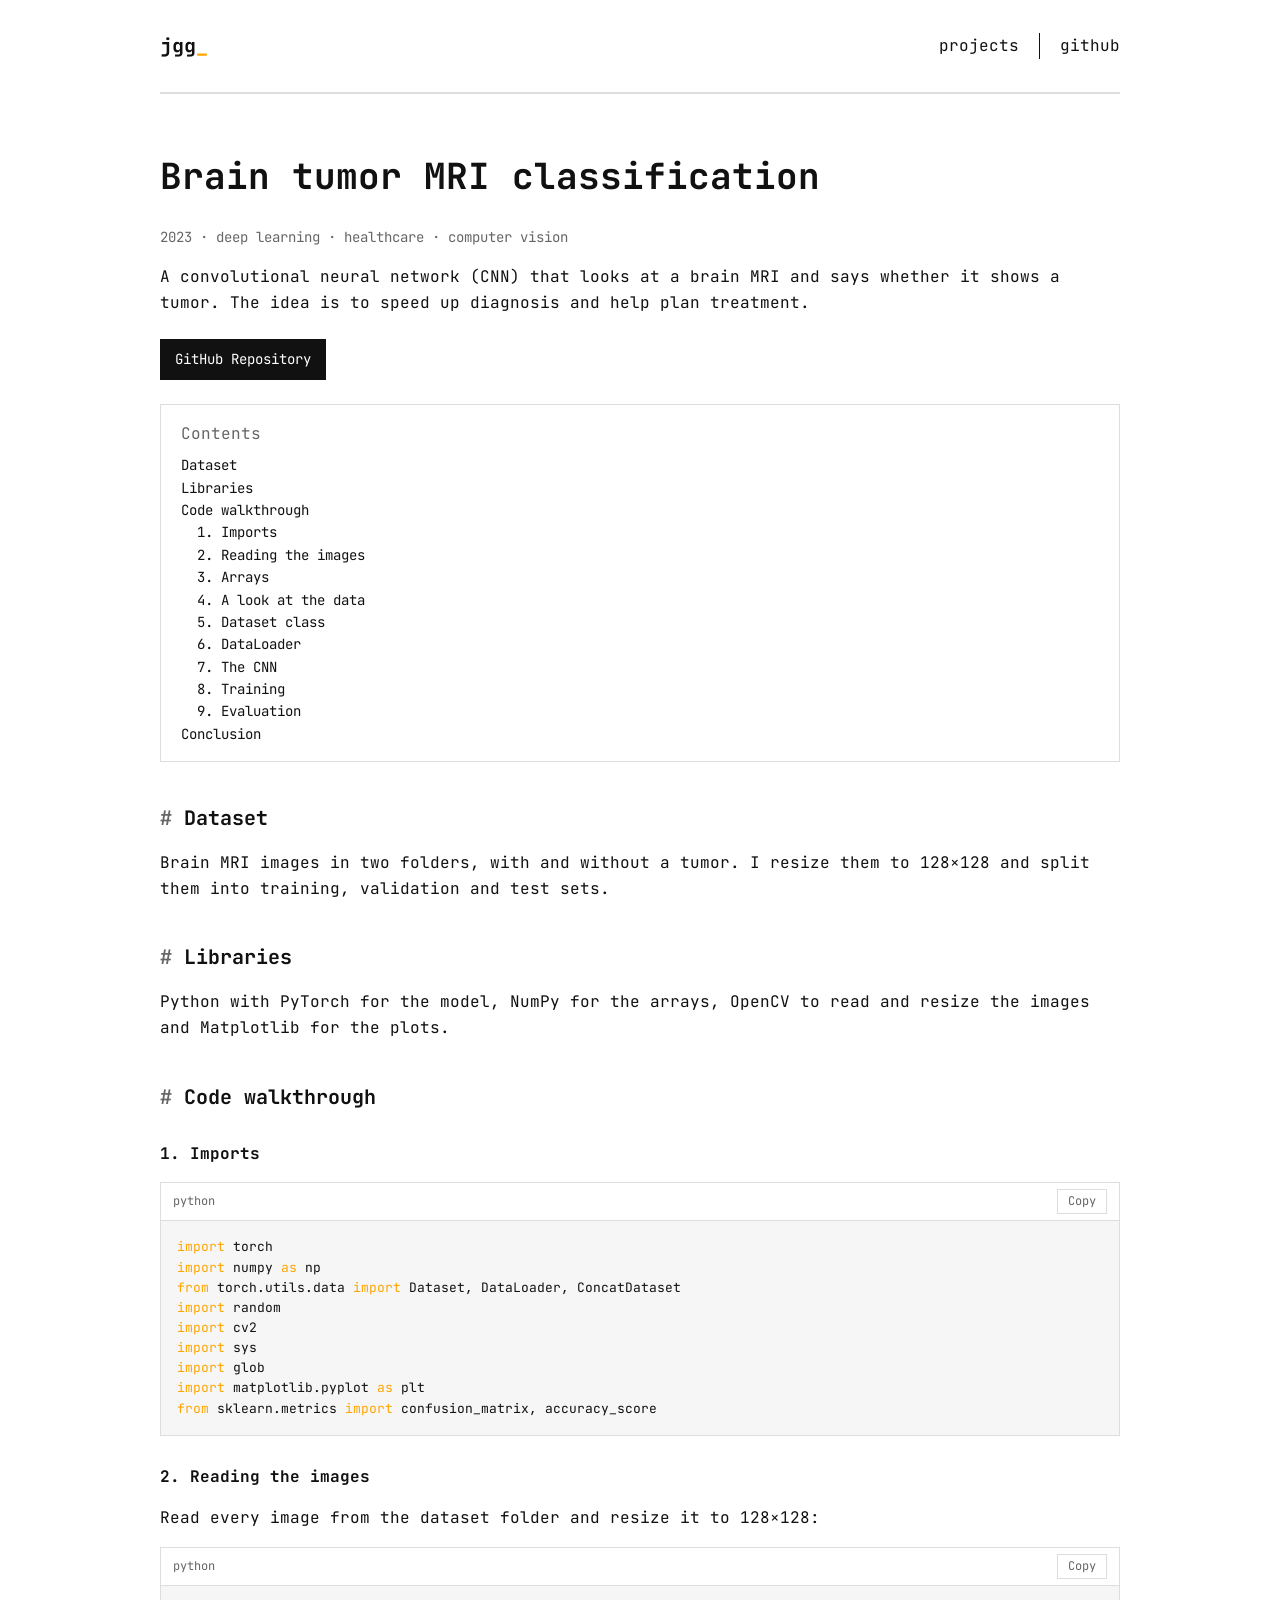
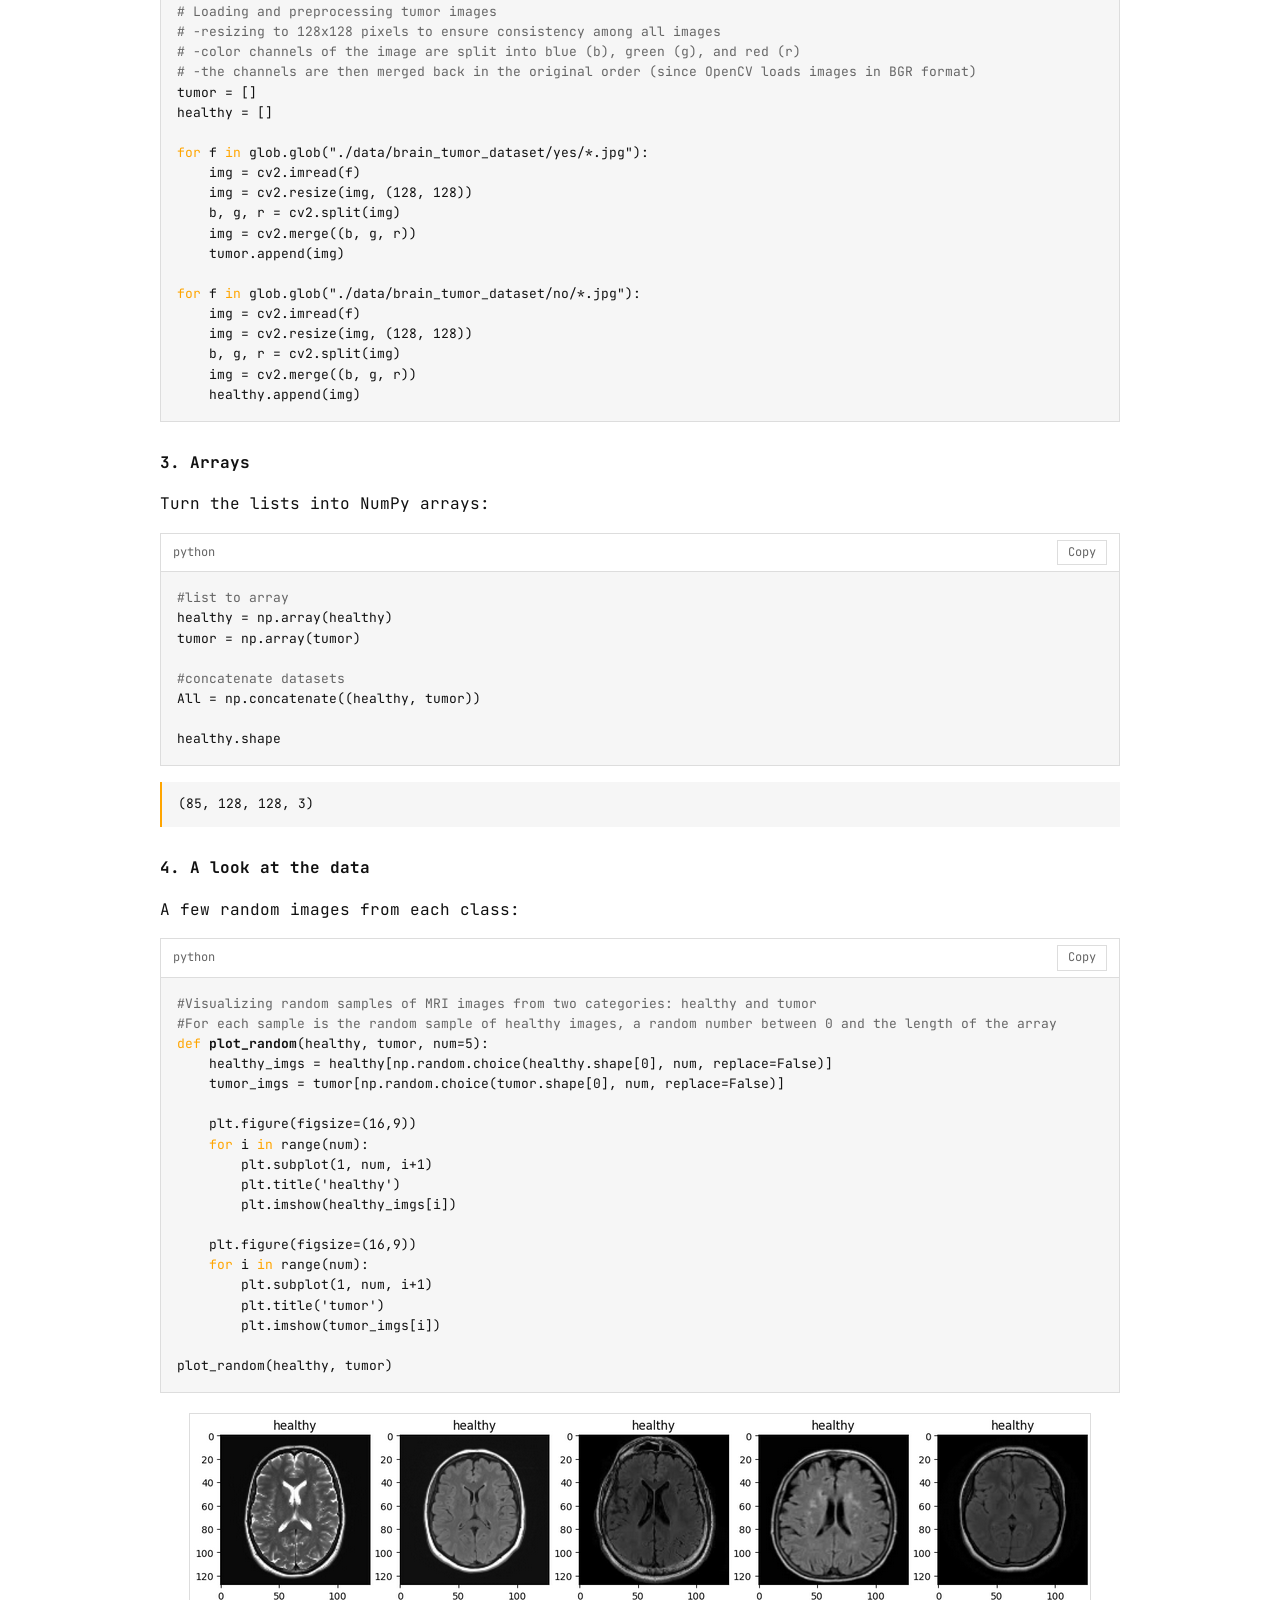
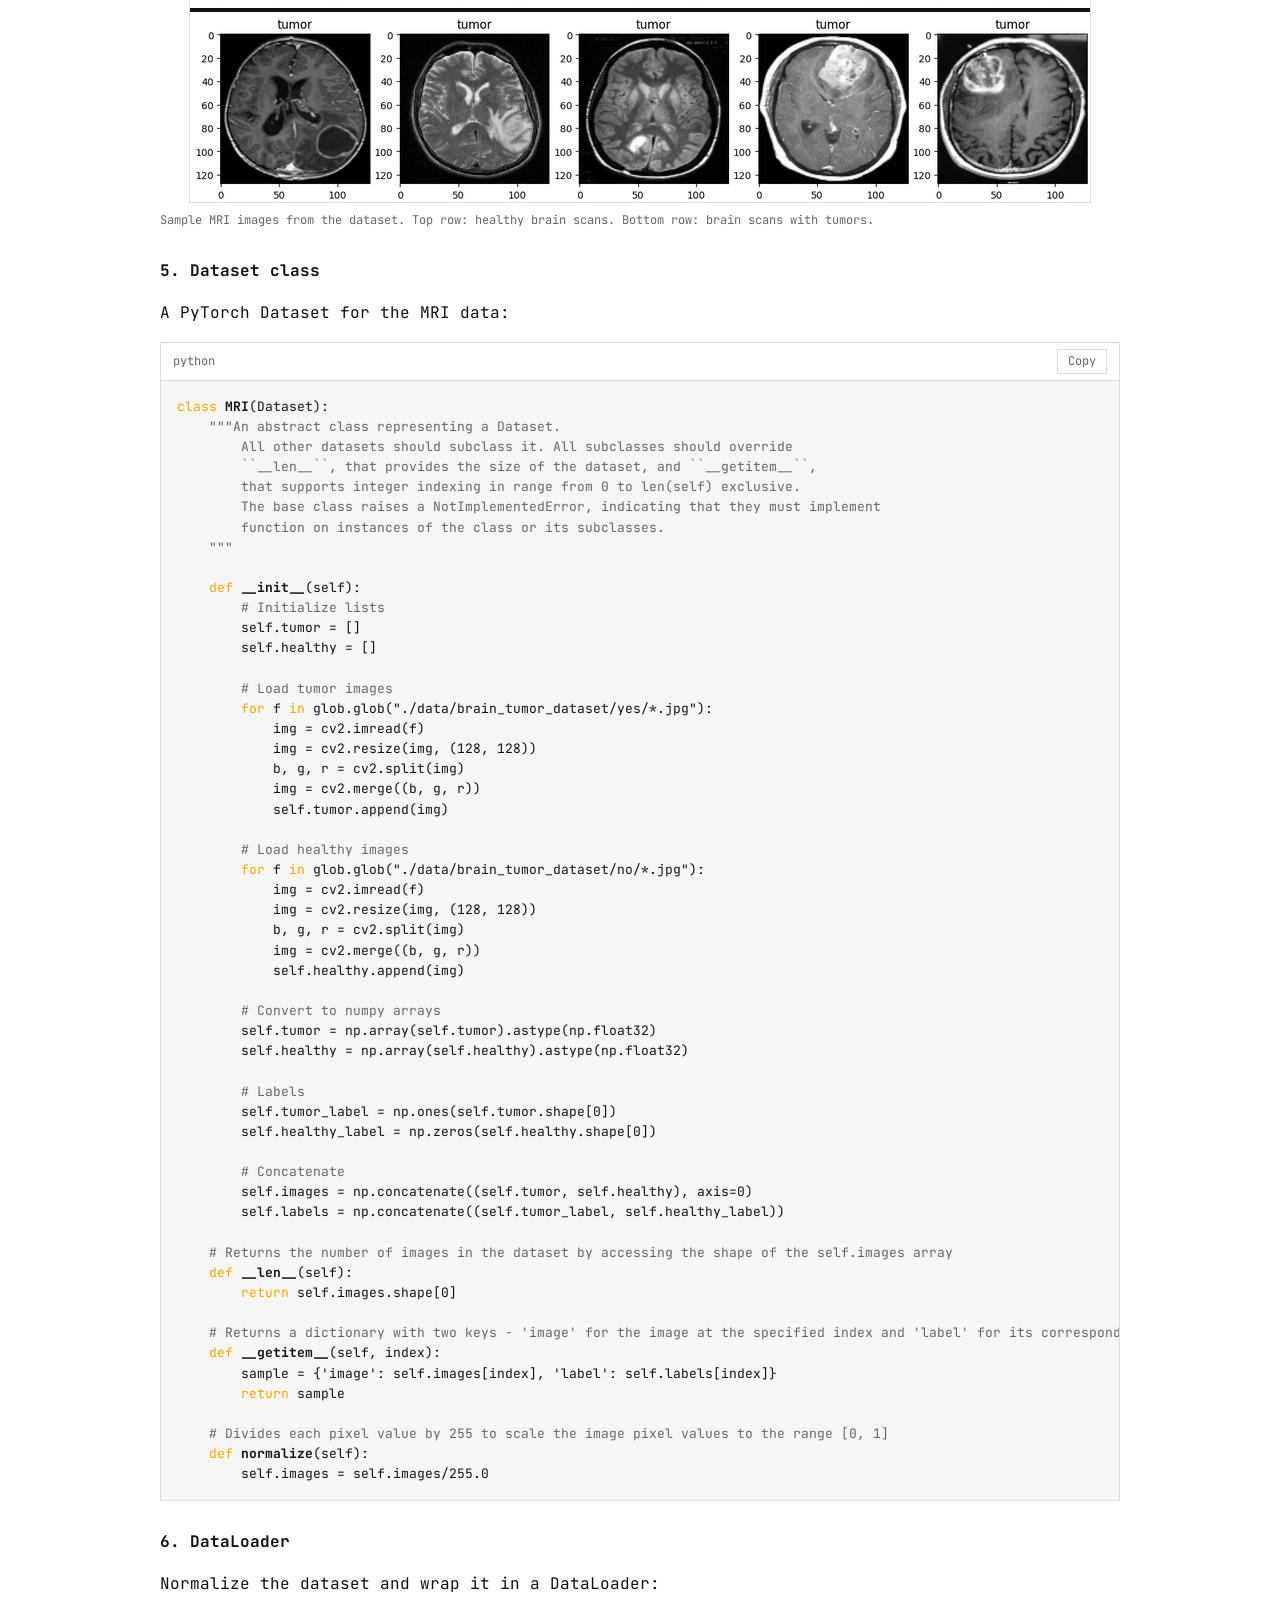
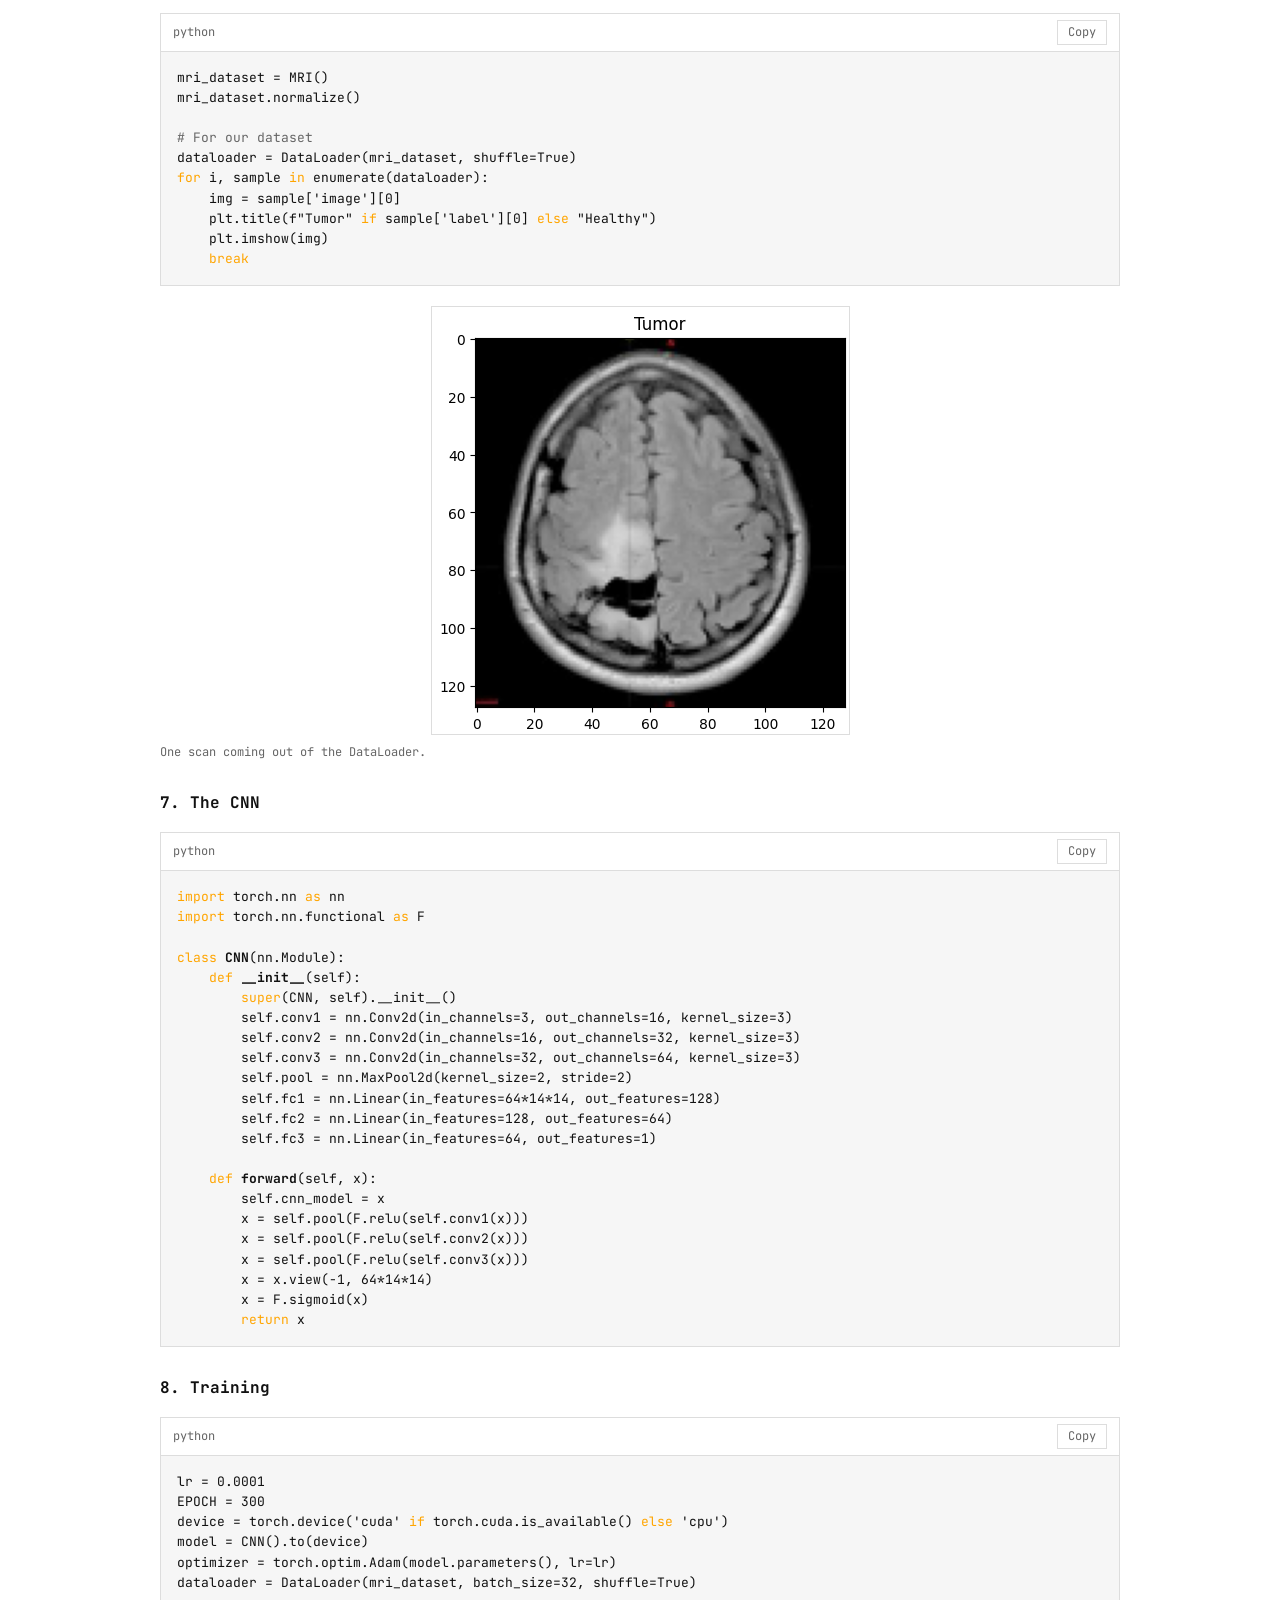
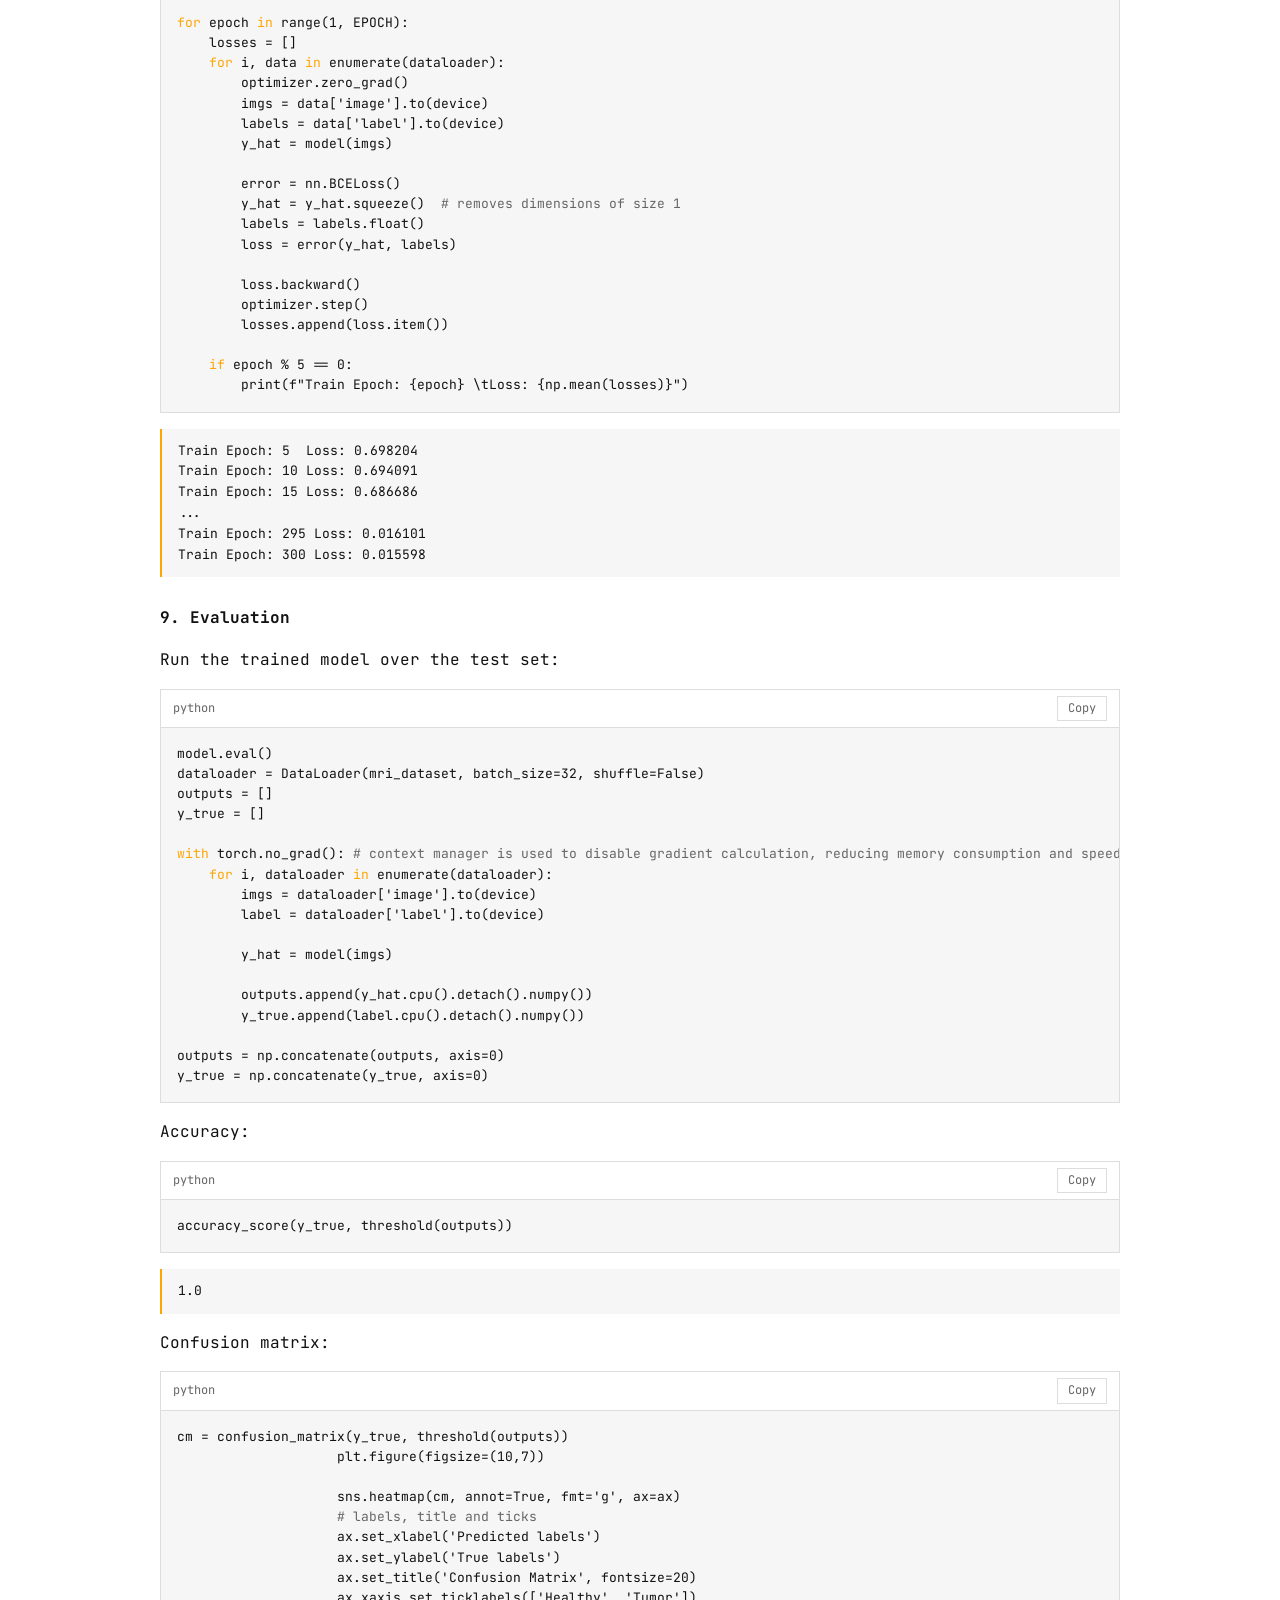
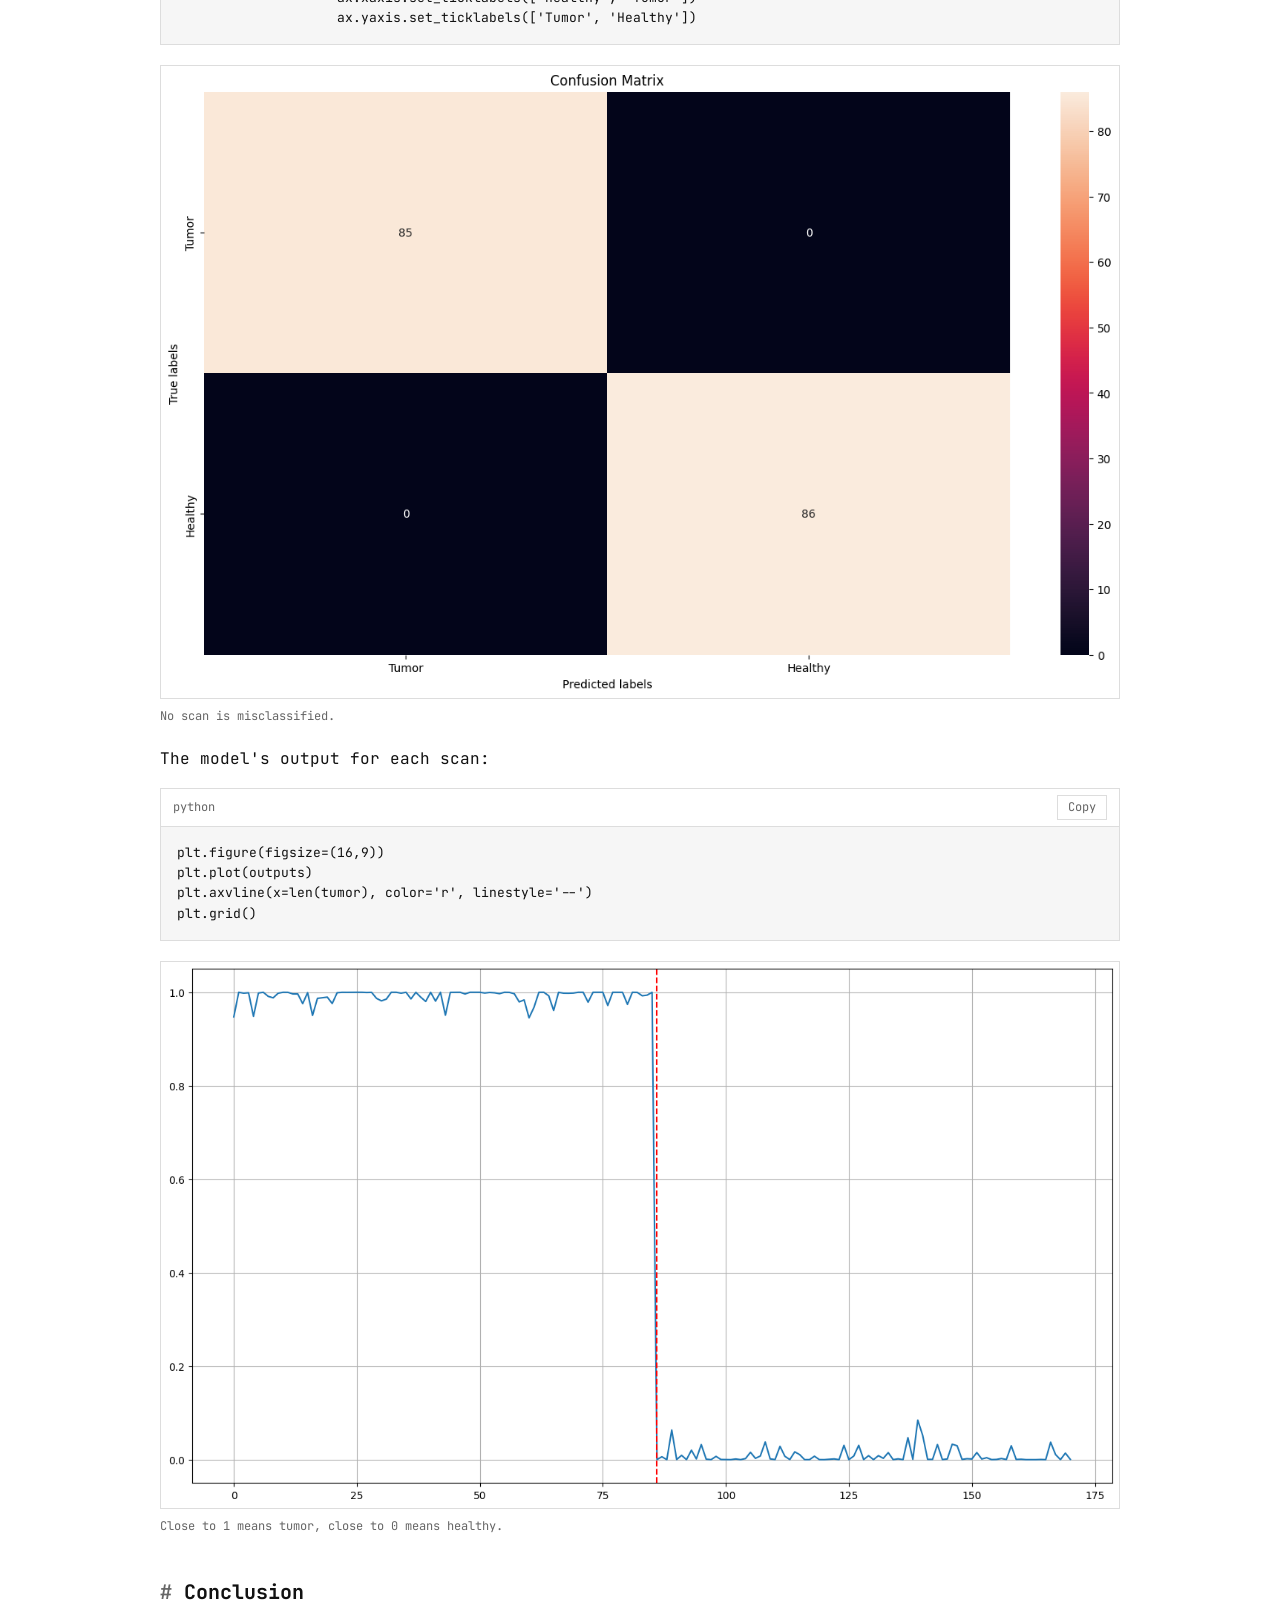
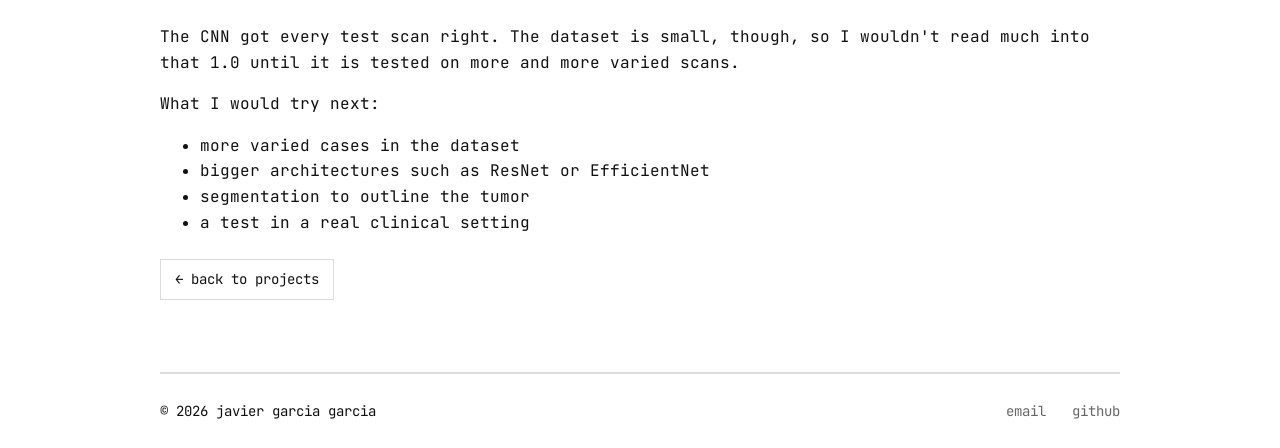
==== commit da232628: "Redesign portfolio with a minimal monospace style Single page with expandable projects (Clara, Hypot" ====
--- a/brain_tumor_mri.html
+++ b/brain_tumor_mri.html
@@ -3,13 +3,13 @@
 <head>
    <meta charset="UTF-8">
    <meta name="viewport" content="width=device-width, initial-scale=1.0">
-   <title>Brain Tumor MRI Classification</title>
+   <title>Brain tumor MRI | javier.garcia</title>
    <link rel="stylesheet" href="styles.css">
-   <link rel="stylesheet" href="https://cdnjs.cloudflare.com/ajax/libs/font-awesome/6.0.0-beta3/css/all.min.css">
    <link rel="preconnect" href="https://fonts.googleapis.com">
    <link rel="preconnect" href="https://fonts.gstatic.com" crossorigin>
-   <link rel="icon" type="image/x-icon" href="favicon.ico">
+   <link rel="icon" type="image/png" href="favicon.ico">
    <link href="https://fonts.googleapis.com/css2?family=JetBrains+Mono:wght@400;700&display=swap" rel="stylesheet">
+   <script src="script.js" defer></script>
    <script>
    function copyCode(id) {
        const codeBlock = document.getElementById(id);
@@ -31,83 +31,62 @@
 </head>
 <body>
    <header>
-       <div class="container">
-           <div class="logo">
-               <a href="index.html">Projects</a>
-           </div>
-           <nav>
-               <ul>
-                   <li><a href="index.html">Home</a></li>
-                   <li><a href="projects.html">Projects</a></li>
-               </ul>
-           </nav>
-       </div>
-   </header>
+    <a class="logo" href="index.html">jgg<span>_</span></a>
+    <nav>
+      <a href="index.html#projects">projects</a>
+      <a href="https://github.com/drtey">github</a>
+    </nav>
+  </header>
    
    <main>
        <div class="container">
            <section class="project-content">
-               <h1>Brain Tumor MRI Classification</h1>
-               
-                <p> 2023 Deep Learning, Healthcare, Computer Vision </p>
-
-               <p>In this project, a convolutional neural network (CNN) is used to classify MRI images into categories indicating the presence or absence of a brain tumor. The primary goal is to accelerate the diagnosis process and assist in treatment planning by utilizing advanced deep learning techniques on MRI image data.</p>
+               <h1>Brain tumor MRI classification</h1>
+               
+                <p>2023 · deep learning · healthcare · computer vision</p>
+
+               <p>A convolutional neural network (CNN) that looks at a brain MRI and says whether it shows a tumor. The idea is to speed up diagnosis and help plan treatment.</p>
                
                <div class="project-links">
                 <a href="https://github.com/drtey/Brain-Tumor-MRI" class="button" target="_blank">
-                    <i class="fab fa-github"></i> GitHub Repository
+                    GitHub Repository
                 </a>
             </div>
 
                <div class="section-nav">
-                   <h3>Table of Contents</h3>
+                   <h3>Contents</h3>
                    <ul>
-                       <li><a href="#project-features">Project Features</a></li>
+                       
                        <li><a href="#dataset">Dataset</a></li>
-                       <li><a href="#technologies">Technologies Used</a></li>
-                       <li><a href="#walkthrough">Code Walkthrough</a>
+                       <li><a href="#technologies">Libraries</a></li>
+                       <li><a href="#walkthrough">Code walkthrough</a>
                            <ul>
-                               <li><a href="#importing">1. Importing Libraries</a></li>
-                               <li><a href="#loading">2. Reading and Preprocessing Images</a></li>
-                               <li><a href="#arrays">3. Converting to Numeric Arrays</a></li>
-                               <li><a href="#visualizing">4. Visualizing MRI Images</a></li>
-                               <li><a href="#dataset-class">5. Creating Custom Dataset Class</a></li>
-                               <li><a href="#dataloader">6. Setting up DataLoader</a></li>
-                               <li><a href="#architecture">7. CNN Architecture Design</a></li>
-                               <li><a href="#training">8. Training the Model</a></li>
-                               <li><a href="#evaluation">9. Model Evaluation</a></li>
+                               <li><a href="#importing">1. Imports</a></li>
+                               <li><a href="#loading">2. Reading the images</a></li>
+                               <li><a href="#arrays">3. Arrays</a></li>
+                               <li><a href="#visualizing">4. A look at the data</a></li>
+                               <li><a href="#dataset-class">5. Dataset class</a></li>
+                               <li><a href="#dataloader">6. DataLoader</a></li>
+                               <li><a href="#architecture">7. The CNN</a></li>
+                               <li><a href="#training">8. Training</a></li>
+                               <li><a href="#evaluation">9. Evaluation</a></li>
                            </ul>
                        </li>
-                       <li><a href="#results">Results and Performance</a></li>
+                       
                        <li><a href="#conclusion">Conclusion</a></li>
                    </ul>
                </div>
-               
-               <h2 id="project-features">Project Features</h2>
-               <ul>
-                   <li><strong>Automated MRI Analysis</strong>: Automatically classifies MRI images into 'tumor' or 'no tumor' categories.</li>
-                   <li><strong>High Accuracy</strong>: Utilizes advanced CNN architectures to achieve high accuracy in classification.</li>
-                   <li><strong>Data Augmentation</strong>: Employs data augmentation techniques to improve model robustness and generalization.</li>
-                   <li><strong>Easy Integration</strong>: Can be easily integrated into existing medical image analysis workflows.</li>
-               </ul>
-               
+
                <h2 id="dataset">Dataset</h2>
-               <p>The dataset includes MRI images categorized as 'with tumor' and 'without tumor'. These images are preprocessed to meet the model's input requirements. The dataset is divided into training, validation, and test sets to ensure accurate performance evaluation.</p>
-               
-               <h2 id="technologies">Technologies Used</h2>
-               <ul>
-                   <li><strong>Python</strong>: Primary programming language.</li>
-                   <li><strong>PyTorch</strong>: Deep learning framework used for building and training the model.</li>
-                   <li><strong>NumPy</strong>: For numerical operations.</li>
-                   <li><strong>Matplotlib</strong>: For data and result visualization.</li>
-                   <li><strong>OpenCV</strong>: For image processing.</li>
-               </ul>
-               
-               <h2 id="walkthrough">Walkthrough of the Code</h2>
-               
-               <h3 id="importing">1. Importing Libraries</h3>
-               <p>First, we import all necessary libraries for the project:</p>
-               
+               <p>Brain MRI images in two folders, with and without a tumor. I resize them to 128×128 and split them into training, validation and test sets.</p>
+               
+               <h2 id="technologies">Libraries</h2>
+               <p>Python with PyTorch for the model, NumPy for the arrays, OpenCV to read and resize the images and Matplotlib for the plots.</p>
+               
+               <h2 id="walkthrough">Code walkthrough</h2>
+               
+               <h3 id="importing">1. Imports</h3>
+
                <div class="code-block">
                    <div class="code-header">
                        <span>python</span>
@@ -124,8 +103,8 @@
 <span class="from">from</span> sklearn.metrics <span class="import">import</span> confusion_matrix, accuracy_score</pre>
                </div>
                
-               <h3 id="loading">2. Reading and Preprocessing Images</h3>
-               <p>Next, we read and preprocess the MRI images from the dataset folder:</p>
+               <h3 id="loading">2. Reading the images</h3>
+               <p>Read every image from the dataset folder and resize it to 128×128:</p>
                
                <div class="code-block">
                    <div class="code-header">
@@ -154,8 +133,8 @@
     healthy.append(img)</pre>
                </div>
                
-               <h3 id="arrays">3. Converting to Numeric Arrays</h3>
-               <p>We convert the lists of images to NumPy arrays and concatenate them:</p>
+               <h3 id="arrays">3. Arrays</h3>
+               <p>Turn the lists into NumPy arrays:</p>
                
                <div class="code-block">
                    <div class="code-header">
@@ -176,8 +155,8 @@
                    <p>(85, 128, 128, 3)</p>
                </div>
                
-               <h3 id="visualizing">4. Visualizing MRI Images</h3>
-               <p>Now we visualize random samples of MRI images from both categories:</p>
+               <h3 id="visualizing">4. A look at the data</h3>
+               <p>A few random images from each class:</p>
                
                <div class="code-block">
                    <div class="code-header">
@@ -206,12 +185,12 @@
                </div>
 
                <div class="image-container">
-                   <img src="/assets/img/ht.png" alt="Visualization of MRI images: top row shows healthy brain scans, bottom row shows brain scans with tumors">
+                   <img loading="lazy" src="assets/img/ht.png" alt="Visualization of MRI images: top row shows healthy brain scans, bottom row shows brain scans with tumors">
                    <p class="image-caption">Sample MRI images from the dataset. Top row: healthy brain scans. Bottom row: brain scans with tumors.</p>
                </div>
                
-               <h3 id="dataset-class">5. Creating Custom Dataset Class</h3>
-               <p>We create a custom PyTorch Dataset class to handle our MRI data:</p>
+               <h3 id="dataset-class">5. Dataset class</h3>
+               <p>A PyTorch Dataset for the MRI data:</p>
                
                <div class="code-block">
                    <div class="code-header">
@@ -274,8 +253,8 @@
         <span class="parameter">self</span>.images = <span class="parameter">self</span>.images/255.0</pre>
                </div>
                
-               <h3 id="dataloader">6. Setting up DataLoader</h3>
-               <p>We create and normalize our dataset, then set up a DataLoader:</p>
+               <h3 id="dataloader">6. DataLoader</h3>
+               <p>Normalize the dataset and wrap it in a DataLoader:</p>
                
                <div class="code-block">
                    <div class="code-header">
@@ -295,13 +274,12 @@
                </div>
                
                <div class="image-container">
-                   <img src="/assets/img/sample.png" alt="Sample MRI image from dataloader">
-                   <p class="image-caption">Sample brain MRI scan loaded through the custom DataLoader.</p>
-               </div>
-               
-               <h3 id="architecture">7. CNN Architecture Design</h3>
-               <p>Now we define our CNN architecture for brain tumor classification:</p>
-               
+                   <img loading="lazy" src="assets/img/sample.png" alt="Sample MRI image from dataloader">
+                   <p class="image-caption">One scan coming out of the DataLoader.</p>
+               </div>
+               
+               <h3 id="architecture">7. The CNN</h3>
+
                <div class="code-block">
                    <div class="code-header">
                        <span>python</span>
@@ -331,9 +309,8 @@
         <span class="keyword">return</span> x</pre>
                </div>
                
-               <h3 id="training">8. Training the Model</h3>
-               <p>We set up the training loop for our CNN model:</p>
-               
+               <h3 id="training">8. Training</h3>
+
                <div class="code-block">
                    <div class="code-header">
                        <span>python</span>
@@ -376,8 +353,8 @@
                    <p>Train Epoch: 300 Loss: 0.015598</p>
                </div>
                
-               <h3 id="evaluation">9. Model Evaluation</h3>
-               <p>After training, we evaluate the model's performance on the test dataset:</p>
+               <h3 id="evaluation">9. Evaluation</h3>
+               <p>Run the trained model over the test set:</p>
                
                <div class="code-block">
                    <div class="code-header">
@@ -403,7 +380,7 @@
 y_true = np.concatenate(y_true, axis=0)</pre>
                </div>
                
-               <p>Now we calculate the accuracy score:</p>
+               <p>Accuracy:</p>
                
                <div class="code-block">
                    <div class="code-header">
@@ -417,7 +394,7 @@
                    <p>1.0</p>
                </div>
                
-               <p>Let's generate and visualize the confusion matrix to better understand the model's performance:</p>
+               <p>Confusion matrix:</p>
                
                <div class="code-block">
                    <div class="code-header">
@@ -437,11 +414,11 @@
                </div>
                
                <div class="image-container">
-                   <img src="/assets/img/cf.png" alt="Confusion Matrix showing the classification results">
-                   <p class="image-caption">Confusion Matrix showing perfect classification of healthy and tumor MRI scans</p>
-               </div>
-               
-               <p>We can also visualize the model's predictions over time:</p>
+                   <img loading="lazy" src="assets/img/cf.png" alt="Confusion Matrix showing the classification results">
+                   <p class="image-caption">No scan is misclassified.</p>
+               </div>
+               
+               <p>The model's output for each scan:</p>
                
                <div class="code-block">
                    <div class="code-header">
@@ -455,39 +432,32 @@
                </div>
                
                <div class="image-container">
-                   <img src="/assets/img/prd.png" alt="Graph showing the model's predictions">
-                   <p class="image-caption">Prediction values for each MRI scan. Values close to 1 indicate tumor prediction, values close to 0 indicate healthy prediction.</p>
+                   <img loading="lazy" src="assets/img/prd.png" alt="Graph showing the model's predictions">
+                   <p class="image-caption">Close to 1 means tumor, close to 0 means healthy.</p>
                </div>
                
                <h2 id="conclusion">Conclusion</h2>
-               <p>This project successfully demonstrates the application of convolutional neural networks to medical image classification.</p>
-               
-               <p>Future improvements could include:</p>
+               <p>The CNN got every test scan right. The dataset is small, though, so I wouldn't read much into that 1.0 until it is tested on more and more varied scans.</p>
+               
+               <p>What I would try next:</p>
                <ul>
-                   <li>Expanding the dataset to include more diverse cases</li>
-                   <li>Implementing advanced architectures like ResNet or EfficientNet</li>
-                   <li>Adding segmentation capabilities to highlight tumor regions</li>
-                   <li>Deploying the model in a clinical setting for real-time assistance</li>
+                   <li>more varied cases in the dataset</li>
+                   <li>bigger architectures such as ResNet or EfficientNet</li>
+                   <li>segmentation to outline the tumor</li>
+                   <li>a test in a real clinical setting</li>
                </ul>
            </section>
 
            <div class="navigation">
-               <a href="projects.html" class="button secondary">← Back to Projects</a>
+               <a href="index.html#projects" class="button secondary">← back to projects</a>
            </div>
        </div>
    </main>
    
    <footer>
-       <div class="container">
-           <div class="copyright">
-               <p>&copy; 2025 Javier Garcia</p>
-           </div>
-           <div class="links">
-               <a href="mailto:javiggv99@gmail.com"><i class="fa-solid fa-envelope"></i> Email</a>
-               <a href="https://github.com/drtey" target="_blank"><i class="fab fa-github"></i> GitHub</a>
-               <a href="https://linkedin.com/in/javi-gg" target="_blank"><i class="fab fa-linkedin"></i> LinkedIn</a>
-           </div>
-       </div>
-   </footer>
+    <span>© 2026 javier garcia garcia</span>
+    <a href="mailto:javiggv99@gmail.com">email</a>
+    <a href="https://github.com/drtey">github</a>
+  </footer>
 </body>
 </html>
--- a/styles.css
+++ b/styles.css
@@ -1,342 +1,156 @@
-/* Core reset and typography */
-* {
-  margin: 0;
-  padding: 0;
-  box-sizing: border-box;
+:root {
+  --fg: #111;
+  --bg: #fff;
+  --muted: #666;
+  --line: #ddd;
+  --code-bg: #f6f6f6;
+  --accent: orange;
+  --ease: cubic-bezier(.2, .7, .2, 1);
+  color: var(--fg);
+  background: var(--bg);
+  font-family: 'JetBrains Mono', ui-monospace, Menlo, monospace;
+  font-size: 16px;
+}
+@media (prefers-color-scheme: dark) {
+  :root { --fg: #e6e6e6; --bg: #0d0d0d; --muted: #8a8a8a; --line: #2a2a2a; --code-bg: #161616; }
+}
+* { box-sizing: border-box; }
+body { max-width: 1040px; margin: 0 auto; padding: 0 40px; background: var(--bg); line-height: 1.6; }
+::selection { background: var(--accent); color: #111; }
+a { color: inherit; text-underline-offset: 4px; text-decoration-color: var(--muted); transition: color .2s, text-decoration-color .2s; }
+a:hover { color: var(--accent); text-decoration-color: var(--accent); }
+a:focus-visible, summary:focus-visible { outline: 2px solid var(--fg); outline-offset: 4px; }
+
+header { display: flex; align-items: center; justify-content: space-between; padding: 30px 0; border-bottom: 2px solid var(--line); }
+.logo { font-weight: bold; text-decoration: none; font-size: 20px; }
+.logo span, h1 span { color: var(--accent); }
+.logo span { animation: blink 1.1s steps(1) infinite; }
+@keyframes blink { 50% { opacity: 0; } }
+nav { display: flex; gap: 20px; }
+nav a + a { border-left: 1px solid var(--fg); padding-left: 20px; }
+
+/* underline that draws in from the left */
+nav a, footer a {
+  text-decoration: none;
+  background: linear-gradient(currentColor, currentColor) 0 100% / 0 1px no-repeat;
+  transition: color .2s, background-size .3s var(--ease);
+}
+nav a + a { background-position: 20px 100%; }
+nav a:hover, footer a:hover { background-size: 100% 1px; }
+nav a + a:hover { background-size: calc(100% - 20px) 1px; }
+
+.intro { padding: 54px 0 24px; }
+h1 { font-size: clamp(28px, 4vw, 36px); margin: 0 0 20px; }
+.intro p { margin: 0; max-width: 640px; }
+
+section { padding-top: 32px; }
+h2 { font-size: 20px; margin: 0 0 12px; }
+h2::before { content: '# '; color: var(--muted); }
+
+.project { border-bottom: 1px solid var(--line); }
+.project summary { display: flex; gap: 24px; padding: 14px 0; cursor: pointer; list-style: none; user-select: none; -webkit-tap-highlight-color: transparent; }
+.project summary::-webkit-details-marker { display: none; }
+.project .name { flex: 0 0 240px; transition: color .2s, transform .2s var(--ease); }
+.project .icon { position: relative; display: inline-block; width: 11px; height: 11px; margin-right: 12px; vertical-align: -1px; color: var(--muted); transition: transform .45s var(--ease), color .2s; }
+.project .icon::before, .project .icon::after { content: ''; position: absolute; left: 0; top: 50%; width: 100%; height: 2px; margin-top: -1px; background: currentColor; transition: transform .45s var(--ease); }
+.project .icon::after { transform: rotate(90deg); }
+.project summary:hover .icon { color: var(--accent); transform: rotate(90deg); }
+.project[open]:not(.closing) .icon { color: var(--accent); transform: rotate(180deg); }
+.project[open]:not(.closing) .icon::after { transform: rotate(0deg) scaleX(0); }
+.project summary:hover .name { color: var(--accent); transform: translateX(4px); }
+.project summary:active .name { transform: translateX(2px); }
+.project .desc { color: var(--muted); transition: color .2s; }
+.project summary:hover .desc { color: var(--fg); }
+.project .body { padding-left: 264px; overflow: hidden; }
+.project .body > p { margin: 0 0 16px; }
+.project .body > :last-child { margin-bottom: 24px; }
+
+figure { margin: 0 0 16px; }
+figure img { display: block; width: 100%; height: auto; border: 1px solid var(--line); background: var(--code-bg); }
+figcaption { color: var(--muted); font-size: 12px; margin-top: 6px; }
+pre { margin: 0 0 16px; padding: 16px; background: var(--code-bg); border: 1px solid var(--line); overflow-x: auto; font: inherit; font-size: 13px; line-height: 1.55; }
+.meta { color: var(--muted); font-size: 13px; }
+.links { display: flex; gap: 20px; font-size: 14px; }
+.links span { color: var(--muted); }
+
+/* project write-ups (ct_scan.html, brain_tumor_mri.html) */
+.project-content, #project-header { padding-top: 54px; }
+.project-content > p:first-of-type, .project-meta { color: var(--muted); font-size: 14px; }
+.project-meta p { margin: 0; }
+.project-meta strong { font-weight: normal; color: var(--fg); }
+.project-content h2, main section h2 { margin-top: 40px; }
+#project-header h2, .intro + section h2, #projects h2 { margin-top: 0; }
+h3 { font-size: 16px; margin: 28px 0 8px; }
+.project-links, .navigation { display: flex; flex-wrap: wrap; gap: 12px; margin: 24px 0; }
+.button { display: inline-block; padding: 8px 14px; border: 1px solid var(--fg); background: var(--fg); color: var(--bg); text-decoration: none; font-size: 14px; transition: background .2s, color .2s, border-color .2s; }
+.button:hover { background: var(--accent); border-color: var(--accent); color: #111; }
+.button.secondary { background: none; color: var(--fg); border-color: var(--line); }
+.button.secondary:hover { border-color: var(--accent); color: var(--accent); }
+.section-nav { border: 1px solid var(--line); padding: 16px 20px; margin: 24px 0; font-size: 14px; }
+.section-nav h3 { margin: 0 0 8px; color: var(--muted); font-weight: normal; }
+.section-nav ul { list-style: none; padding-left: 0; margin: 0; }
+.section-nav ul ul { padding-left: 2ch; }
+.section-nav a { text-decoration: none; }
+.image-container { margin: 20px 0; }
+.image-container img { display: block; max-width: 100%; height: auto; margin: 0 auto 8px; border: 1px solid var(--line); background: #fff; }
+.image-container p, .image-caption { color: var(--muted); font-size: 12px; margin: 6px 0 0; }
+.code-block { margin: 16px 0; border: 1px solid var(--line); }
+.code-block pre { margin: 0; border: 0; }
+.code-header { display: flex; justify-content: space-between; align-items: center; padding: 6px 12px; border-bottom: 1px solid var(--line); color: var(--muted); font-size: 12px; }
+.copy-button { font: inherit; font-size: 12px; color: var(--muted); background: none; border: 1px solid var(--line); padding: 2px 10px; cursor: pointer; transition: color .2s, border-color .2s; }
+.copy-button:hover { color: var(--accent); border-color: var(--accent); }
+.output-block { margin: 12px 0; padding: 12px 16px; border-left: 2px solid var(--accent); background: var(--code-bg); font-size: 13px; }
+.output-block p { margin: 0; white-space: pre; }
+.keyword, .import, .from { color: var(--accent); }
+.comment { color: var(--muted); }
+.function, .class { font-weight: bold; }
+
+footer { display: flex; gap: 26px; border-top: 2px solid var(--line); margin-top: 72px; padding: 26px 0; font-size: 14px; color: var(--muted); }
+footer > span { margin-right: auto; color: var(--fg); }
+footer a:hover { color: var(--fg); }
+
+@media (max-width: 720px) {
+  body { padding: 0 16px; }
+  header { padding: 22px 0; }
+  .intro { padding: 36px 0 12px; }
+  .project summary { flex-direction: column; gap: 2px; }
+  .project .name { flex: none; }
+  .project .body { padding-left: 0; }
+  footer { margin-top: 42px; flex-wrap: wrap; gap: 20px; }
+  footer > span { width: 100%; }
 }
 
-body {
-  font-family: 'JetBrains Mono', monospace;
-  line-height: 1.6;
-  color: #111;
-  background-color: #fff;
-  min-height: 100vh;
-  display: flex;
-  flex-direction: column;
+@media (prefers-reduced-motion: no-preference) {
+  html { scroll-behavior: smooth; }
+
+  @keyframes rise { from { opacity: 0; transform: translateY(8px); } }
+
+  /* page load: content settles in top to bottom */
+  header, .intro, #projects h2, .project, footer { animation: rise .6s var(--ease) both; }
+  .intro { animation-delay: .06s; }
+  #projects h2 { animation-delay: .12s; }
+  .project:nth-of-type(1) { animation-delay: .16s; }
+  .project:nth-of-type(2) { animation-delay: .20s; }
+  .project:nth-of-type(3) { animation-delay: .24s; }
+  .project:nth-of-type(4) { animation-delay: .28s; }
+  .project:nth-of-type(5) { animation-delay: .32s; }
+  .project:nth-of-type(6) { animation-delay: .36s; }
+  .project:nth-of-type(7) { animation-delay: .40s; }
+  footer { animation-delay: .44s; }
+
+  /* opening a project: its contents follow the height in a short cascade */
+  .project.opening .body > * { animation: rise .45s var(--ease) both; }
+  .project.opening .body > :nth-child(2) { animation-delay: .05s; }
+  .project.opening .body > :nth-child(3) { animation-delay: .10s; }
+  .project.opening .body > :nth-child(4) { animation-delay: .15s; }
+  .project.opening .body > :nth-child(5) { animation-delay: .20s; }
+
+  @keyframes pop-open { 40% { scale: 1.45; } }
+  @keyframes pop-close { 40% { scale: 1.45; } }
+  .project.opening .icon { animation: pop-open .4s var(--ease); }
+  .project.closing .icon { animation: pop-close .4s var(--ease); }
+
+  .js figure img { opacity: 0; transition: opacity .5s var(--ease); }
+  .js figure img.loaded { opacity: 1; }
 }
-
-/* Layout containers */
-.container {
-  width: 90%;
-  max-width: 1000px;
-  margin: 0 auto;
-  padding: 0 20px;
-}
-
-/* Header */
-header {
-  padding: 2rem 0;
-  border-bottom: 1px solid #ddd;
-}
-
-header .container {
-  display: flex;
-  justify-content: space-between;
-  align-items: center;
-}
-
-.logo a {
-  font-size: 1.25rem;
-  font-weight: 700;
-  color: #000;
-  text-decoration: none;
-  border-bottom: none;
-}
-
-nav ul {
-  display: flex;
-  list-style: none;
-  gap: 2rem;
-}
-
-/* Main content */
-main {
-  padding: 3rem 0;
-  flex-grow: 1;
-}
-
-/* Typography */
-h1 {
-  font-size: 2.6rem;
-  margin-bottom: 1.5rem;
-  font-weight: 700;
-  line-height: 1.1;
-  letter-spacing: -0.02em;
-}
-
-h2 {
-  font-size: 1.5rem;
-  font-weight: 600;
-  margin: 1.5rem 0 0.75rem;
-  line-height: 1.3;
-}
-
-p {
-  margin-bottom: 1.2rem;
-}
-
-a {
-  color: #000;
-  text-decoration: none;
-  border-bottom: 1px solid #000;
-}
-
-a:hover {
-  background-color: #f0f0f0;
-}
-
-/* Profile section */
-.profile {
-  display: flex;
-  justify-content: space-between;
-  align-items: flex-start;
-  margin: 3rem 0 4rem;
-  gap: 3rem;
-}
-
-.profile-content {
-  flex: 1;
-}
-
-.profile-content p {
-  margin-bottom: 1.5rem;
-  font-size: 1.05rem;
-  line-height: 1.7;
-  max-width: 42rem;
-}
-
-.profile-image {
-  width: 280px;
-  height: 280px;
-  border-radius: 4px;
-  overflow: hidden;
-  box-shadow: 0 6px 20px rgba(0,0,0,0.12);
-  transition: all 0.3s ease;
-}
-
-.profile-image img {
-  width: 100%;
-  height: 100%;
-  object-fit: cover;
-}
-
-/* Highlight elements */
-.highlight {
-  background: #000;
-  color: #fff;
-  padding: 3px 8px;
-  font-weight: 600;
-  border-radius: 3px;
-  margin: 0 2px;
-  display: inline-block;
-  transition: all 0.2s ease;
-}
-
-/* Buttons */
-.button {
-  display: inline-block;
-  padding: 10px 20px;
-  background-color: #000;
-  color: #fff;
-  border: 1px solid #000;
-  text-decoration: none;
-  font-size: 14px;
-  margin-right: 10px;
-  transition: all 0.2s ease;
-}
-
-.button:hover {
-  background-color: #333;
-}
-
-.button.secondary {
-  background-color: #fff;
-  color: #000;
-}
-
-.button.secondary:hover {
-  background-color: #f5f5f5;
-}
-
-footer {
-  padding: 2rem 0;
-  border-top: 1px solid #eee;
-  margin-top: auto;
-  width: 100%;
-  background-color: #fff;
-}
-
-footer .container {
-  display: flex;
-  justify-content: space-between;
-  align-items: center;
-}
-
-footer .links {
-  display: flex;
-  gap: 20px;
-}
-
-footer .links a {
-  display: flex;
-  align-items: center;
-  gap: 6px;
-  border-bottom: none;
-}
-
-footer .links i {
-  font-size: 18px;
-}
-
-/* Code blocks */
-.code-block {
-  background-color: #0a0e14;
-  border-radius: 5px;
-  margin: 20px 0;
-  position: relative;
-}
-
-.code-block pre {
-  padding: 15px;
-  overflow-x: auto;
-  color: #e6e6e6;
-  font-family: 'JetBrains Mono', monospace;
-  font-size: 14px;
-}
-
-.code-header {
-  display: flex;
-  justify-content: space-between;
-  align-items: center;
-  padding: 8px 15px;
-  background-color: #141820;
-  border-top-left-radius: 5px;
-  border-top-right-radius: 5px;
-  font-size: 14px;
-  color: #a0a0a0;
-}
-
-.copy-button {
-  background: transparent;
-  border: none;
-  color: #a0a0a0;
-  cursor: pointer;
-  padding: 2px 8px;
-  font-size: 12px;
-  border: 1px solid #2a2e35;
-  border-radius: 3px;
-  transition: all 0.2s ease;
-}
-
-.copy-button:hover {
-  background: #2a2e35;
-  color: #fff;
-}
-
-/* Syntax highlighting colors */
-.comment { color: #608b4e; }
-.keyword { color: #569cd6; }
-.string { color: #ce9178; }
-.number { color: #b5cea8; }
-.function { color: #dcdcaa; }
-.class { color: #4ec9b0; }
-.variable { color: #9cdcfe; }
-.operator { color: #d4d4d4; }
-.import { color: #c586c0; }
-.from { color: #c586c0; }
-.parameter { color: #9cdcfe; }
-
-/* Output display */
-.output-block {
-  background-color: #f5f5f5;
-  border-radius: 5px;
-  margin: 15px 0;
-  padding: 10px 15px;
-  border-left: 4px solid #2a2e35;
-}
-
-/* Image display */
-.image-container {
-  margin: 20px 0;
-  text-align: center;
-}
-
-.image-container img {
-  max-width: 100%;
-  border-radius: 5px;
-  box-shadow: 0 2px 10px rgba(0,0,0,0.1);
-}
-
-/* Section navigation */
-.section-nav {
-  margin: 30px 0;
-  padding: 15px;
-  background-color: #f7f7f7;
-  border-radius: 5px;
-}
-
-.section-nav ul {
-  list-style-type: none;
-  margin-left: 20px;
-}
-
-.section-nav li {
-  margin: 8px 0;
-}
-
-.navigation {
-  margin-top: 20px;
-  margin-bottom: 40px;
-}
-
-h3 {
-  margin-top: 20px;
-}
-
-/* Responsive adjustments */
-@media (max-width: 800px) {
-  h1 {
-    font-size: 2.2rem;
-  }
-  
-  .profile {
-    flex-direction: column-reverse;
-    align-items: center;
-    margin: 2rem 0;
-  }
-  
-  .profile-content {
-    padding-right: 0;
-    text-align: center;
-  }
-  
-  .profile-content p {
-    text-align: left;
-  }
-
-  header .container {
-    flex-direction: column;
-    align-items: flex-start;
-  }
-
-  nav {
-    margin-top: 1rem;
-    width: 100%;
-  }
-
-  nav ul {
-    width: 100%;
-    justify-content: space-between;
-  }
-  
-  /* Improved responsive footer */
-  footer .container {
-    flex-direction: column;
-    text-align: center;
-    gap: 15px;
-  }
-  
-  footer .links {
-    justify-content: center;
-  }
-}+@media (prefers-reduced-motion: reduce) { .logo span { animation: none; } }
